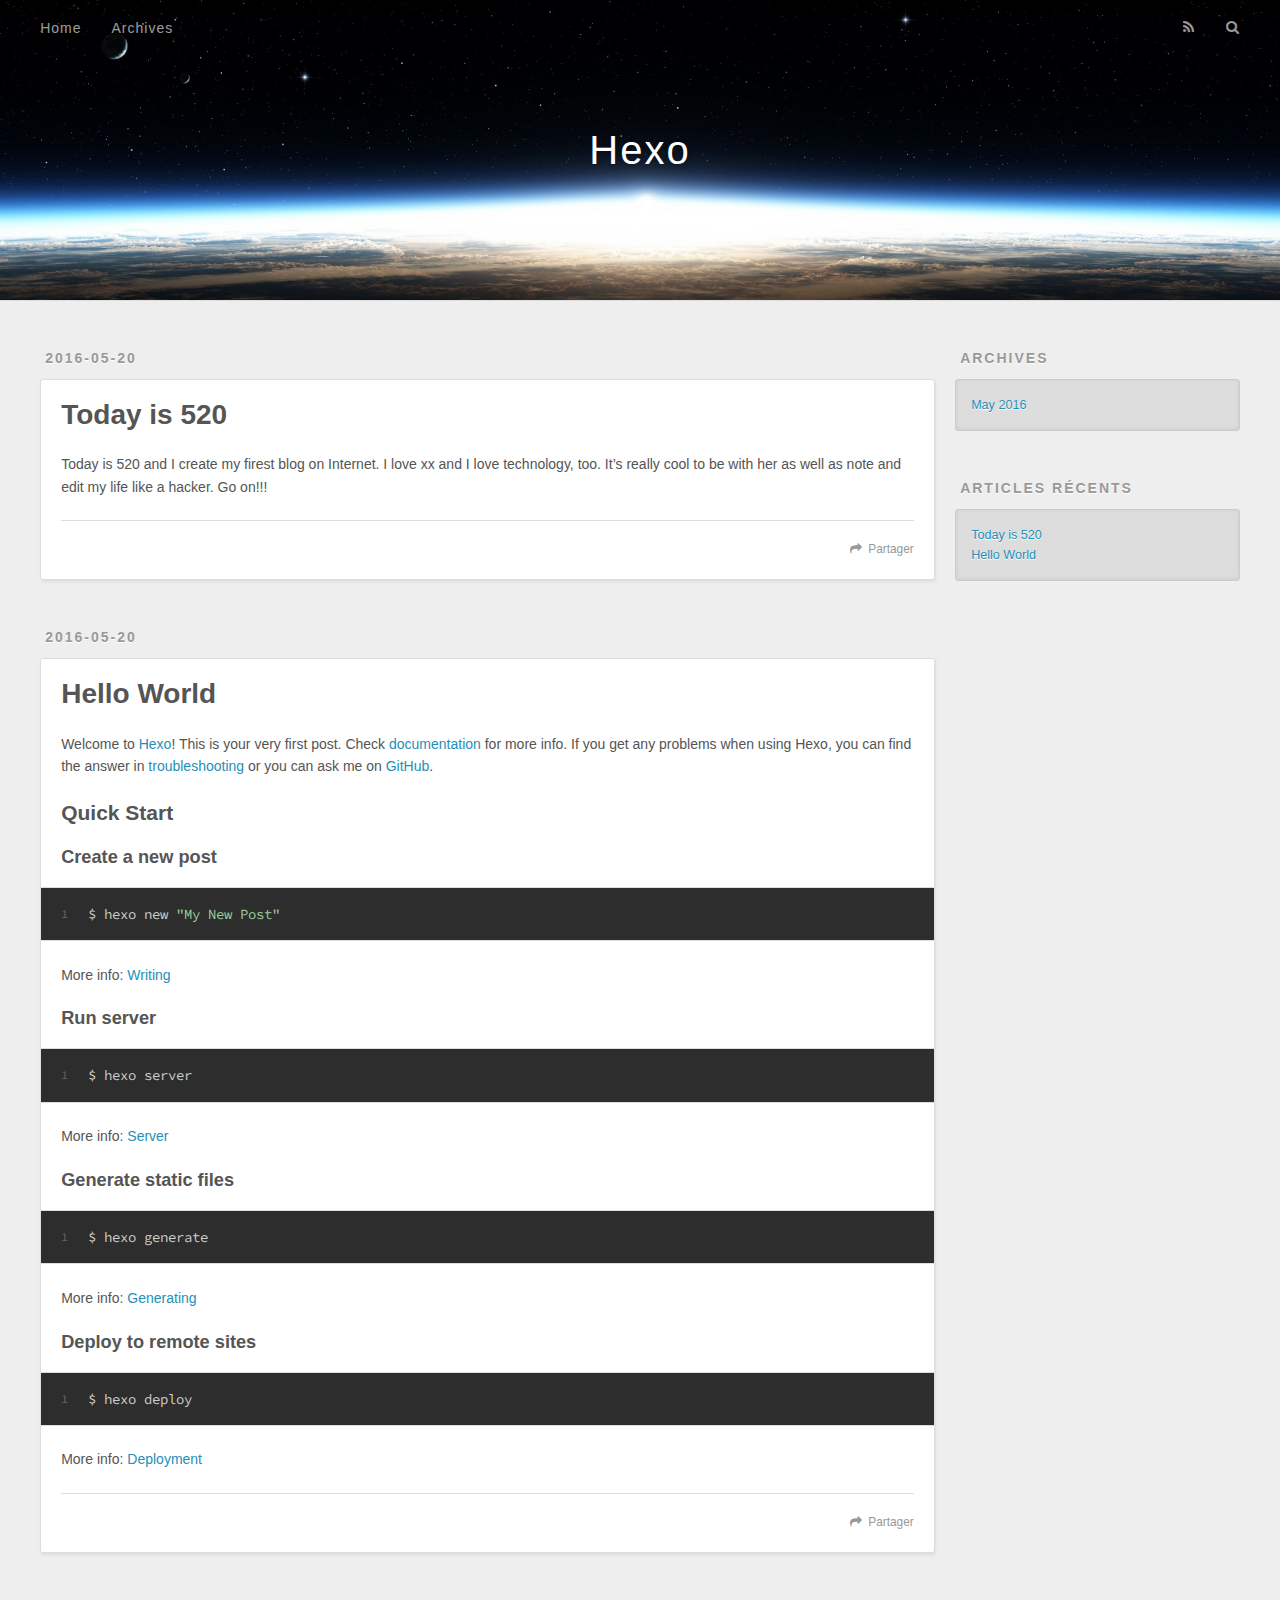
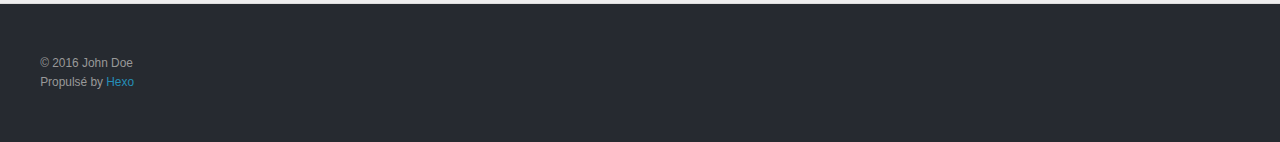
==== index.html @ 2873a3eb "Site updated: 2016-05-20 23:54:38" ====
<!DOCTYPE html>
<html>
<head>
  <meta charset="utf-8">
  
  <title>Hexo</title>
  <meta name="viewport" content="width=device-width, initial-scale=1, maximum-scale=1">
  <meta name="description">
<meta property="og:type" content="website">
<meta property="og:title" content="Hexo">
<meta property="og:url" content="http://yoursite.com/index.html">
<meta property="og:site_name" content="Hexo">
<meta property="og:description">
<meta name="twitter:card" content="summary">
<meta name="twitter:title" content="Hexo">
<meta name="twitter:description">
  
    <link rel="alternate" href="/atom.xml" title="Hexo" type="application/atom+xml">
  
  
    <link rel="icon" href="/favicon.png">
  
  
    <link href="//fonts.googleapis.com/css?family=Source+Code+Pro" rel="stylesheet" type="text/css">
  
  <link rel="stylesheet" href="/css/style.css">
  

</head>

<body>
  <div id="container">
    <div id="wrap">
      <header id="header">
  <div id="banner"></div>
  <div id="header-outer" class="outer">
    <div id="header-title" class="inner">
      <h1 id="logo-wrap">
        <a href="/" id="logo">Hexo</a>
      </h1>
      
    </div>
    <div id="header-inner" class="inner">
      <nav id="main-nav">
        <a id="main-nav-toggle" class="nav-icon"></a>
        
          <a class="main-nav-link" href="/">Home</a>
        
          <a class="main-nav-link" href="/archives">Archives</a>
        
      </nav>
      <nav id="sub-nav">
        
          <a id="nav-rss-link" class="nav-icon" href="/atom.xml" title="Flux RSS"></a>
        
        <a id="nav-search-btn" class="nav-icon" title="Rechercher"></a>
      </nav>
      <div id="search-form-wrap">
        <form action="//google.com/search" method="get" accept-charset="UTF-8" class="search-form"><input type="search" name="q" results="0" class="search-form-input" placeholder="Search"><button type="submit" class="search-form-submit">&#xF002;</button><input type="hidden" name="sitesearch" value="http://yoursite.com"></form>
      </div>
    </div>
  </div>
</header>
      <div class="outer">
        <section id="main">
  
    <article id="post-Today-is-520" class="article article-type-post" itemscope itemprop="blogPost">
  <div class="article-meta">
    <a href="/2016/05/20/Today-is-520/" class="article-date">
  <time datetime="2016-05-20T15:12:53.000Z" itemprop="datePublished">2016-05-20</time>
</a>
    
  </div>
  <div class="article-inner">
    
    
      <header class="article-header">
        
  
    <h1 itemprop="name">
      <a class="article-title" href="/2016/05/20/Today-is-520/">Today is 520</a>
    </h1>
  

      </header>
    
    <div class="article-entry" itemprop="articleBody">
      
        <p>Today is 520 and I create my firest blog on Internet. I love xx and I love technology, too. It’s really cool to be with her as well as note and edit my life like a hacker. Go on!!!</p>

      
    </div>
    <footer class="article-footer">
      <a data-url="http://yoursite.com/2016/05/20/Today-is-520/" data-id="ciofvivuy0000s03orqpczn7w" class="article-share-link">Partager</a>
      
      
    </footer>
  </div>
  
</article>


  
    <article id="post-hello-world" class="article article-type-post" itemscope itemprop="blogPost">
  <div class="article-meta">
    <a href="/2016/05/20/hello-world/" class="article-date">
  <time datetime="2016-05-20T15:02:37.332Z" itemprop="datePublished">2016-05-20</time>
</a>
    
  </div>
  <div class="article-inner">
    
    
      <header class="article-header">
        
  
    <h1 itemprop="name">
      <a class="article-title" href="/2016/05/20/hello-world/">Hello World</a>
    </h1>
  

      </header>
    
    <div class="article-entry" itemprop="articleBody">
      
        <p>Welcome to <a href="https://hexo.io/" target="_blank" rel="external">Hexo</a>! This is your very first post. Check <a href="https://hexo.io/docs/" target="_blank" rel="external">documentation</a> for more info. If you get any problems when using Hexo, you can find the answer in <a href="https://hexo.io/docs/troubleshooting.html" target="_blank" rel="external">troubleshooting</a> or you can ask me on <a href="https://github.com/hexojs/hexo/issues" target="_blank" rel="external">GitHub</a>.</p>
<h2 id="Quick-Start"><a href="#Quick-Start" class="headerlink" title="Quick Start"></a>Quick Start</h2><h3 id="Create-a-new-post"><a href="#Create-a-new-post" class="headerlink" title="Create a new post"></a>Create a new post</h3><figure class="highlight bash"><table><tr><td class="gutter"><pre><span class="line">1</span><br></pre></td><td class="code"><pre><span class="line">$ hexo new <span class="string">"My New Post"</span></span><br></pre></td></tr></table></figure>
<p>More info: <a href="https://hexo.io/docs/writing.html" target="_blank" rel="external">Writing</a></p>
<h3 id="Run-server"><a href="#Run-server" class="headerlink" title="Run server"></a>Run server</h3><figure class="highlight bash"><table><tr><td class="gutter"><pre><span class="line">1</span><br></pre></td><td class="code"><pre><span class="line">$ hexo server</span><br></pre></td></tr></table></figure>
<p>More info: <a href="https://hexo.io/docs/server.html" target="_blank" rel="external">Server</a></p>
<h3 id="Generate-static-files"><a href="#Generate-static-files" class="headerlink" title="Generate static files"></a>Generate static files</h3><figure class="highlight bash"><table><tr><td class="gutter"><pre><span class="line">1</span><br></pre></td><td class="code"><pre><span class="line">$ hexo generate</span><br></pre></td></tr></table></figure>
<p>More info: <a href="https://hexo.io/docs/generating.html" target="_blank" rel="external">Generating</a></p>
<h3 id="Deploy-to-remote-sites"><a href="#Deploy-to-remote-sites" class="headerlink" title="Deploy to remote sites"></a>Deploy to remote sites</h3><figure class="highlight bash"><table><tr><td class="gutter"><pre><span class="line">1</span><br></pre></td><td class="code"><pre><span class="line">$ hexo deploy</span><br></pre></td></tr></table></figure>
<p>More info: <a href="https://hexo.io/docs/deployment.html" target="_blank" rel="external">Deployment</a></p>

      
    </div>
    <footer class="article-footer">
      <a data-url="http://yoursite.com/2016/05/20/hello-world/" data-id="ciofvivvd0001s03o7mpawp5u" class="article-share-link">Partager</a>
      
      
    </footer>
  </div>
  
</article>


  

</section>
        
          <aside id="sidebar">
  
    

  
    

  
    
  
    
  <div class="widget-wrap">
    <h3 class="widget-title">Archives</h3>
    <div class="widget">
      <ul class="archive-list"><li class="archive-list-item"><a class="archive-list-link" href="/archives/2016/05/">May 2016</a></li></ul>
    </div>
  </div>


  
    
  <div class="widget-wrap">
    <h3 class="widget-title">Articles récents</h3>
    <div class="widget">
      <ul>
        
          <li>
            <a href="/2016/05/20/Today-is-520/">Today is 520</a>
          </li>
        
          <li>
            <a href="/2016/05/20/hello-world/">Hello World</a>
          </li>
        
      </ul>
    </div>
  </div>

  
</aside>
        
      </div>
      <footer id="footer">
  
  <div class="outer">
    <div id="footer-info" class="inner">
      &copy; 2016 John Doe<br>
      Propulsé by <a href="http://hexo.io/" target="_blank">Hexo</a>
    </div>
  </div>
</footer>
    </div>
    <nav id="mobile-nav">
  
    <a href="/" class="mobile-nav-link">Home</a>
  
    <a href="/archives" class="mobile-nav-link">Archives</a>
  
</nav>
    

<script src="//ajax.googleapis.com/ajax/libs/jquery/2.0.3/jquery.min.js"></script>


  <link rel="stylesheet" href="/fancybox/jquery.fancybox.css">
  <script src="/fancybox/jquery.fancybox.pack.js"></script>


<script src="/js/script.js"></script>

  </div>
</body>
</html>
---- css/style.css ----
body {
  width: 100%;
}
body:before,
body:after {
  content: "";
  display: table;
}
body:after {
  clear: both;
}
html,
body,
div,
span,
applet,
object,
iframe,
h1,
h2,
h3,
h4,
h5,
h6,
p,
blockquote,
pre,
a,
abbr,
acronym,
address,
big,
cite,
code,
del,
dfn,
em,
img,
ins,
kbd,
q,
s,
samp,
small,
strike,
strong,
sub,
sup,
tt,
var,
dl,
dt,
dd,
ol,
ul,
li,
fieldset,
form,
label,
legend,
table,
caption,
tbody,
tfoot,
thead,
tr,
th,
td {
  margin: 0;
  padding: 0;
  border: 0;
  outline: 0;
  font-weight: inherit;
  font-style: inherit;
  font-family: inherit;
  font-size: 100%;
  vertical-align: baseline;
}
body {
  line-height: 1;
  color: #000;
  background: #fff;
}
ol,
ul {
  list-style: none;
}
table {
  border-collapse: separate;
  border-spacing: 0;
  vertical-align: middle;
}
caption,
th,
td {
  text-align: left;
  font-weight: normal;
  vertical-align: middle;
}
a img {
  border: none;
}
input,
button {
  margin: 0;
  padding: 0;
}
input::-moz-focus-inner,
button::-moz-focus-inner {
  border: 0;
  padding: 0;
}
@font-face {
  font-family: FontAwesome;
  font-style: normal;
  font-weight: normal;
  src: url("fonts/fontawesome-webfont.eot?v=#4.0.3");
  src: url("fonts/fontawesome-webfont.eot?#iefix&v=#4.0.3") format("embedded-opentype"), url("fonts/fontawesome-webfont.woff?v=#4.0.3") format("woff"), url("fonts/fontawesome-webfont.ttf?v=#4.0.3") format("truetype"), url("fonts/fontawesome-webfont.svg#fontawesomeregular?v=#4.0.3") format("svg");
}
html,
body,
#container {
  height: 100%;
}
body {
  background: #eee;
  font: 14px "Helvetica Neue", Helvetica, Arial, sans-serif;
  -webkit-text-size-adjust: 100%;
}
.outer {
  max-width: 1220px;
  margin: 0 auto;
  padding: 0 20px;
}
.outer:before,
.outer:after {
  content: "";
  display: table;
}
.outer:after {
  clear: both;
}
.inner {
  display: inline;
  float: left;
  width: 98.33333333333333%;
  margin: 0 0.833333333333333%;
}
.left,
.alignleft {
  float: left;
}
.right,
.alignright {
  float: right;
}
.clear {
  clear: both;
}
#container {
  position: relative;
}
.mobile-nav-on {
  overflow: hidden;
}
#wrap {
  height: 100%;
  width: 100%;
  position: absolute;
  top: 0;
  left: 0;
  -webkit-transition: 0.2s ease-out;
  -moz-transition: 0.2s ease-out;
  -ms-transition: 0.2s ease-out;
  transition: 0.2s ease-out;
  z-index: 1;
  background: #eee;
}
.mobile-nav-on #wrap {
  left: 280px;
}
@media screen and (min-width: 768px) {
  #main {
    display: inline;
    float: left;
    width: 73.33333333333333%;
    margin: 0 0.833333333333333%;
  }
}
.article-date,
.article-category-link,
.archive-year,
.widget-title {
  text-decoration: none;
  text-transform: uppercase;
  letter-spacing: 2px;
  color: #999;
  margin-bottom: 1em;
  margin-left: 5px;
  line-height: 1em;
  text-shadow: 0 1px #fff;
  font-weight: bold;
}
.article-inner,
.archive-article-inner {
  background: #fff;
  -webkit-box-shadow: 1px 2px 3px #ddd;
  box-shadow: 1px 2px 3px #ddd;
  border: 1px solid #ddd;
  -webkit-border-radius: 3px;
  border-radius: 3px;
}
.article-entry h1,
.widget h1 {
  font-size: 2em;
}
.article-entry h2,
.widget h2 {
  font-size: 1.5em;
}
.article-entry h3,
.widget h3 {
  font-size: 1.3em;
}
.article-entry h4,
.widget h4 {
  font-size: 1.2em;
}
.article-entry h5,
.widget h5 {
  font-size: 1em;
}
.article-entry h6,
.widget h6 {
  font-size: 1em;
  color: #999;
}
.article-entry hr,
.widget hr {
  border: 1px dashed #ddd;
}
.article-entry strong,
.widget strong {
  font-weight: bold;
}
.article-entry em,
.widget em,
.article-entry cite,
.widget cite {
  font-style: italic;
}
.article-entry sup,
.widget sup,
.article-entry sub,
.widget sub {
  font-size: 0.75em;
  line-height: 0;
  position: relative;
  vertical-align: baseline;
}
.article-entry sup,
.widget sup {
  top: -0.5em;
}
.article-entry sub,
.widget sub {
  bottom: -0.2em;
}
.article-entry small,
.widget small {
  font-size: 0.85em;
}
.article-entry acronym,
.widget acronym,
.article-entry abbr,
.widget abbr {
  border-bottom: 1px dotted;
}
.article-entry ul,
.widget ul,
.article-entry ol,
.widget ol,
.article-entry dl,
.widget dl {
  margin: 0 20px;
  line-height: 1.6em;
}
.article-entry ul ul,
.widget ul ul,
.article-entry ol ul,
.widget ol ul,
.article-entry ul ol,
.widget ul ol,
.article-entry ol ol,
.widget ol ol {
  margin-top: 0;
  margin-bottom: 0;
}
.article-entry ul,
.widget ul {
  list-style: disc;
}
.article-entry ol,
.widget ol {
  list-style: decimal;
}
.article-entry dt,
.widget dt {
  font-weight: bold;
}
#header {
  height: 300px;
  position: relative;
  border-bottom: 1px solid #ddd;
}
#header:before,
#header:after {
  content: "";
  position: absolute;
  left: 0;
  right: 0;
  height: 40px;
}
#header:before {
  top: 0;
  background: -webkit-linear-gradient(rgba(0,0,0,0.2), transparent);
  background: -moz-linear-gradient(rgba(0,0,0,0.2), transparent);
  background: -ms-linear-gradient(rgba(0,0,0,0.2), transparent);
  background: linear-gradient(rgba(0,0,0,0.2), transparent);
}
#header:after {
  bottom: 0;
  background: -webkit-linear-gradient(transparent, rgba(0,0,0,0.2));
  background: -moz-linear-gradient(transparent, rgba(0,0,0,0.2));
  background: -ms-linear-gradient(transparent, rgba(0,0,0,0.2));
  background: linear-gradient(transparent, rgba(0,0,0,0.2));
}
#header-outer {
  height: 100%;
  position: relative;
}
#header-inner {
  position: relative;
  overflow: hidden;
}
#banner {
  position: absolute;
  top: 0;
  left: 0;
  width: 100%;
  height: 100%;
  background: url("images/banner.jpg") center #000;
  -webkit-background-size: cover;
  -moz-background-size: cover;
  background-size: cover;
  z-index: -1;
}
#header-title {
  text-align: center;
  height: 40px;
  position: absolute;
  top: 50%;
  left: 0;
  margin-top: -20px;
}
#logo,
#subtitle {
  text-decoration: none;
  color: #fff;
  font-weight: 300;
  text-shadow: 0 1px 4px rgba(0,0,0,0.3);
}
#logo {
  font-size: 40px;
  line-height: 40px;
  letter-spacing: 2px;
}
#subtitle {
  font-size: 16px;
  line-height: 16px;
  letter-spacing: 1px;
}
#subtitle-wrap {
  margin-top: 16px;
}
#main-nav {
  float: left;
  margin-left: -15px;
}
.nav-icon,
.main-nav-link {
  float: left;
  color: #fff;
  opacity: 0.6;
  text-decoration: none;
  text-shadow: 0 1px rgba(0,0,0,0.2);
  -webkit-transition: opacity 0.2s;
  -moz-transition: opacity 0.2s;
  -ms-transition: opacity 0.2s;
  transition: opacity 0.2s;
  display: block;
  padding: 20px 15px;
}
.nav-icon:hover,
.main-nav-link:hover {
  opacity: 1;
}
.nav-icon {
  font-family: FontAwesome;
  text-align: center;
  font-size: 14px;
  width: 14px;
  height: 14px;
  padding: 20px 15px;
  position: relative;
  cursor: pointer;
}
.main-nav-link {
  font-weight: 300;
  letter-spacing: 1px;
}
@media screen and (max-width: 479px) {
  .main-nav-link {
    display: none;
  }
}
#main-nav-toggle {
  display: none;
}
#main-nav-toggle:before {
  content: "\f0c9";
}
@media screen and (max-width: 479px) {
  #main-nav-toggle {
    display: block;
  }
}
#sub-nav {
  float: right;
  margin-right: -15px;
}
#nav-rss-link:before {
  content: "\f09e";
}
#nav-search-btn:before {
  content: "\f002";
}
#search-form-wrap {
  position: absolute;
  top: 15px;
  width: 150px;
  height: 30px;
  right: -150px;
  opacity: 0;
  -webkit-transition: 0.2s ease-out;
  -moz-transition: 0.2s ease-out;
  -ms-transition: 0.2s ease-out;
  transition: 0.2s ease-out;
}
#search-form-wrap.on {
  opacity: 1;
  right: 0;
}
@media screen and (max-width: 479px) {
  #search-form-wrap {
    width: 100%;
    right: -100%;
  }
}
.search-form {
  position: absolute;
  top: 0;
  left: 0;
  right: 0;
  background: #fff;
  padding: 5px 15px;
  -webkit-border-radius: 15px;
  border-radius: 15px;
  -webkit-box-shadow: 0 0 10px rgba(0,0,0,0.3);
  box-shadow: 0 0 10px rgba(0,0,0,0.3);
}
.search-form-input {
  border: none;
  background: none;
  color: #555;
  width: 100%;
  font: 13px "Helvetica Neue", Helvetica, Arial, sans-serif;
  outline: none;
}
.search-form-input::-webkit-search-results-decoration,
.search-form-input::-webkit-search-cancel-button {
  -webkit-appearance: none;
}
.search-form-submit {
  position: absolute;
  top: 50%;
  right: 10px;
  margin-top: -7px;
  font: 13px FontAwesome;
  border: none;
  background: none;
  color: #bbb;
  cursor: pointer;
}
.search-form-submit:hover,
.search-form-submit:focus {
  color: #777;
}
.article {
  margin: 50px 0;
}
.article-inner {
  overflow: hidden;
}
.article-meta:before,
.article-meta:after {
  content: "";
  display: table;
}
.article-meta:after {
  clear: both;
}
.article-date {
  float: left;
}
.article-category {
  float: left;
  line-height: 1em;
  color: #ccc;
  text-shadow: 0 1px #fff;
  margin-left: 8px;
}
.article-category:before {
  content: "\2022";
}
.article-category-link {
  margin: 0 12px 1em;
}
.article-header {
  padding: 20px 20px 0;
}
.article-title {
  text-decoration: none;
  font-size: 2em;
  font-weight: bold;
  color: #555;
  line-height: 1.1em;
  -webkit-transition: color 0.2s;
  -moz-transition: color 0.2s;
  -ms-transition: color 0.2s;
  transition: color 0.2s;
}
a.article-title:hover {
  color: #258fb8;
}
.article-entry {
  color: #555;
  padding: 0 20px;
}
.article-entry:before,
.article-entry:after {
  content: "";
  display: table;
}
.article-entry:after {
  clear: both;
}
.article-entry p,
.article-entry table {
  line-height: 1.6em;
  margin: 1.6em 0;
}
.article-entry h1,
.article-entry h2,
.article-entry h3,
.article-entry h4,
.article-entry h5,
.article-entry h6 {
  font-weight: bold;
}
.article-entry h1,
.article-entry h2,
.article-entry h3,
.article-entry h4,
.article-entry h5,
.article-entry h6 {
  line-height: 1.1em;
  margin: 1.1em 0;
}
.article-entry a {
  color: #258fb8;
  text-decoration: none;
}
.article-entry a:hover {
  text-decoration: underline;
}
.article-entry ul,
.article-entry ol,
.article-entry dl {
  margin-top: 1.6em;
  margin-bottom: 1.6em;
}
.article-entry img,
.article-entry video {
  max-width: 100%;
  height: auto;
  display: block;
  margin: auto;
}
.article-entry iframe {
  border: none;
}
.article-entry table {
  width: 100%;
  border-collapse: collapse;
  border-spacing: 0;
}
.article-entry th {
  font-weight: bold;
  border-bottom: 3px solid #ddd;
  padding-bottom: 0.5em;
}
.article-entry td {
  border-bottom: 1px solid #ddd;
  padding: 10px 0;
}
.article-entry blockquote {
  font-family: Georgia, "Times New Roman", serif;
  font-size: 1.4em;
  margin: 1.6em 20px;
  text-align: center;
}
.article-entry blockquote footer {
  font-size: 14px;
  margin: 1.6em 0;
  font-family: "Helvetica Neue", Helvetica, Arial, sans-serif;
}
.article-entry blockquote footer cite:before {
  content: "—";
  padding: 0 0.5em;
}
.article-entry .pullquote {
  text-align: left;
  width: 45%;
  margin: 0;
}
.article-entry .pullquote.left {
  margin-left: 0.5em;
  margin-right: 1em;
}
.article-entry .pullquote.right {
  margin-right: 0.5em;
  margin-left: 1em;
}
.article-entry .caption {
  color: #999;
  display: block;
  font-size: 0.9em;
  margin-top: 0.5em;
  position: relative;
  text-align: center;
}
.article-entry .video-container {
  position: relative;
  padding-top: 56.25%;
  height: 0;
  overflow: hidden;
}
.article-entry .video-container iframe,
.article-entry .video-container object,
.article-entry .video-container embed {
  position: absolute;
  top: 0;
  left: 0;
  width: 100%;
  height: 100%;
  margin-top: 0;
}
.article-more-link a {
  display: inline-block;
  line-height: 1em;
  padding: 6px 15px;
  -webkit-border-radius: 15px;
  border-radius: 15px;
  background: #eee;
  color: #999;
  text-shadow: 0 1px #fff;
  text-decoration: none;
}
.article-more-link a:hover {
  background: #258fb8;
  color: #fff;
  text-decoration: none;
  text-shadow: 0 1px #1e7293;
}
.article-footer {
  font-size: 0.85em;
  line-height: 1.6em;
  border-top: 1px solid #ddd;
  padding-top: 1.6em;
  margin: 0 20px 20px;
}
.article-footer:before,
.article-footer:after {
  content: "";
  display: table;
}
.article-footer:after {
  clear: both;
}
.article-footer a {
  color: #999;
  text-decoration: none;
}
.article-footer a:hover {
  color: #555;
}
.article-tag-list-item {
  float: left;
  margin-right: 10px;
}
.article-tag-list-link:before {
  content: "#";
}
.article-comment-link {
  float: right;
}
.article-comment-link:before {
  content: "\f075";
  font-family: FontAwesome;
  padding-right: 8px;
}
.article-share-link {
  cursor: pointer;
  float: right;
  margin-left: 20px;
}
.article-share-link:before {
  content: "\f064";
  font-family: FontAwesome;
  padding-right: 6px;
}
#article-nav {
  position: relative;
}
#article-nav:before,
#article-nav:after {
  content: "";
  display: table;
}
#article-nav:after {
  clear: both;
}
@media screen and (min-width: 768px) {
  #article-nav {
    margin: 50px 0;
  }
  #article-nav:before {
    width: 8px;
    height: 8px;
    position: absolute;
    top: 50%;
    left: 50%;
    margin-top: -4px;
    margin-left: -4px;
    content: "";
    -webkit-border-radius: 50%;
    border-radius: 50%;
    background: #ddd;
    -webkit-box-shadow: 0 1px 2px #fff;
    box-shadow: 0 1px 2px #fff;
  }
}
.article-nav-link-wrap {
  text-decoration: none;
  text-shadow: 0 1px #fff;
  color: #999;
  -webkit-box-sizing: border-box;
  -moz-box-sizing: border-box;
  box-sizing: border-box;
  margin-top: 50px;
  text-align: center;
  display: block;
}
.article-nav-link-wrap:hover {
  color: #555;
}
@media screen and (min-width: 768px) {
  .article-nav-link-wrap {
    width: 50%;
    margin-top: 0;
  }
}
@media screen and (min-width: 768px) {
  #article-nav-newer {
    float: left;
    text-align: right;
    padding-right: 20px;
  }
}
@media screen and (min-width: 768px) {
  #article-nav-older {
    float: right;
    text-align: left;
    padding-left: 20px;
  }
}
.article-nav-caption {
  text-transform: uppercase;
  letter-spacing: 2px;
  color: #ddd;
  line-height: 1em;
  font-weight: bold;
}
#article-nav-newer .article-nav-caption {
  margin-right: -2px;
}
.article-nav-title {
  font-size: 0.85em;
  line-height: 1.6em;
  margin-top: 0.5em;
}
.article-share-box {
  position: absolute;
  display: none;
  background: #fff;
  -webkit-box-shadow: 1px 2px 10px rgba(0,0,0,0.2);
  box-shadow: 1px 2px 10px rgba(0,0,0,0.2);
  -webkit-border-radius: 3px;
  border-radius: 3px;
  margin-left: -145px;
  overflow: hidden;
  z-index: 1;
}
.article-share-box.on {
  display: block;
}
.article-share-input {
  width: 100%;
  background: none;
  -webkit-box-sizing: border-box;
  -moz-box-sizing: border-box;
  box-sizing: border-box;
  font: 14px "Helvetica Neue", Helvetica, Arial, sans-serif;
  padding: 0 15px;
  color: #555;
  outline: none;
  border: 1px solid #ddd;
  -webkit-border-radius: 3px 3px 0 0;
  border-radius: 3px 3px 0 0;
  height: 36px;
  line-height: 36px;
}
.article-share-links {
  background: #eee;
}
.article-share-links:before,
.article-share-links:after {
  content: "";
  display: table;
}
.article-share-links:after {
  clear: both;
}
.article-share-twitter,
.article-share-facebook,
.article-share-pinterest,
.article-share-google {
  width: 50px;
  height: 36px;
  display: block;
  float: left;
  position: relative;
  color: #999;
  text-shadow: 0 1px #fff;
}
.article-share-twitter:before,
.article-share-facebook:before,
.article-share-pinterest:before,
.article-share-google:before {
  font-size: 20px;
  font-family: FontAwesome;
  width: 20px;
  height: 20px;
  position: absolute;
  top: 50%;
  left: 50%;
  margin-top: -10px;
  margin-left: -10px;
  text-align: center;
}
.article-share-twitter:hover,
.article-share-facebook:hover,
.article-share-pinterest:hover,
.article-share-google:hover {
  color: #fff;
}
.article-share-twitter:before {
  content: "\f099";
}
.article-share-twitter:hover {
  background: #00aced;
  text-shadow: 0 1px #008abe;
}
.article-share-facebook:before {
  content: "\f09a";
}
.article-share-facebook:hover {
  background: #3b5998;
  text-shadow: 0 1px #2f477a;
}
.article-share-pinterest:before {
  content: "\f0d2";
}
.article-share-pinterest:hover {
  background: #cb2027;
  text-shadow: 0 1px #a21a1f;
}
.article-share-google:before {
  content: "\f0d5";
}
.article-share-google:hover {
  background: #dd4b39;
  text-shadow: 0 1px #be3221;
}
.article-gallery {
  background: #000;
  position: relative;
}
.article-gallery-photos {
  position: relative;
  overflow: hidden;
}
.article-gallery-img {
  display: none;
  max-width: 100%;
}
.article-gallery-img:first-child {
  display: block;
}
.article-gallery-img.loaded {
  position: absolute;
  display: block;
}
.article-gallery-img img {
  display: block;
  max-width: 100%;
  margin: 0 auto;
}
#comments {
  background: #fff;
  -webkit-box-shadow: 1px 2px 3px #ddd;
  box-shadow: 1px 2px 3px #ddd;
  padding: 20px;
  border: 1px solid #ddd;
  -webkit-border-radius: 3px;
  border-radius: 3px;
  margin: 50px 0;
}
#comments a {
  color: #258fb8;
}
.archives-wrap {
  margin: 50px 0;
}
.archives:before,
.archives:after {
  content: "";
  display: table;
}
.archives:after {
  clear: both;
}
.archive-year-wrap {
  margin-bottom: 1em;
}
.archives {
  -webkit-column-gap: 10px;
  -moz-column-gap: 10px;
  column-gap: 10px;
}
@media screen and (min-width: 480px) and (max-width: 767px) {
  .archives {
    -webkit-column-count: 2;
    -moz-column-count: 2;
    column-count: 2;
  }
}
@media screen and (min-width: 768px) {
  .archives {
    -webkit-column-count: 3;
    -moz-column-count: 3;
    column-count: 3;
  }
}
.archive-article {
  -webkit-column-break-inside: avoid;
  page-break-inside: avoid;
  overflow: hidden;
  break-inside: avoid-column;
}
.archive-article-inner {
  padding: 10px;
  margin-bottom: 15px;
}
.archive-article-title {
  text-decoration: none;
  font-weight: bold;
  color: #555;
  -webkit-transition: color 0.2s;
  -moz-transition: color 0.2s;
  -ms-transition: color 0.2s;
  transition: color 0.2s;
  line-height: 1.6em;
}
.archive-article-title:hover {
  color: #258fb8;
}
.archive-article-footer {
  margin-top: 1em;
}
.archive-article-date {
  color: #999;
  text-decoration: none;
  font-size: 0.85em;
  line-height: 1em;
  margin-bottom: 0.5em;
  display: block;
}
#page-nav {
  margin: 50px auto;
  background: #fff;
  -webkit-box-shadow: 1px 2px 3px #ddd;
  box-shadow: 1px 2px 3px #ddd;
  border: 1px solid #ddd;
  -webkit-border-radius: 3px;
  border-radius: 3px;
  text-align: center;
  color: #999;
  overflow: hidden;
}
#page-nav:before,
#page-nav:after {
  content: "";
  display: table;
}
#page-nav:after {
  clear: both;
}
#page-nav a,
#page-nav span {
  padding: 10px 20px;
  line-height: 1;
  height: 2ex;
}
#page-nav a {
  color: #999;
  text-decoration: none;
}
#page-nav a:hover {
  background: #999;
  color: #fff;
}
#page-nav .prev {
  float: left;
}
#page-nav .next {
  float: right;
}
#page-nav .page-number {
  display: inline-block;
}
@media screen and (max-width: 479px) {
  #page-nav .page-number {
    display: none;
  }
}
#page-nav .current {
  color: #555;
  font-weight: bold;
}
#page-nav .space {
  color: #ddd;
}
#footer {
  background: #262a30;
  padding: 50px 0;
  border-top: 1px solid #ddd;
  color: #999;
}
#footer a {
  color: #258fb8;
  text-decoration: none;
}
#footer a:hover {
  text-decoration: underline;
}
#footer-info {
  line-height: 1.6em;
  font-size: 0.85em;
}
.article-entry pre,
.article-entry .highlight {
  background: #2d2d2d;
  margin: 0 -20px;
  padding: 15px 20px;
  border-style: solid;
  border-color: #ddd;
  border-width: 1px 0;
  overflow: auto;
  color: #ccc;
  line-height: 22.400000000000002px;
}
.article-entry .highlight .gutter pre,
.article-entry .gist .gist-file .gist-data .line-numbers {
  color: #666;
  font-size: 0.85em;
}
.article-entry pre,
.article-entry code {
  font-family: "Source Code Pro", Consolas, Monaco, Menlo, Consolas, monospace;
}
.article-entry code {
  background: #eee;
  text-shadow: 0 1px #fff;
  padding: 0 0.3em;
}
.article-entry pre code {
  background: none;
  text-shadow: none;
  padding: 0;
}
.article-entry .highlight pre {
  border: none;
  margin: 0;
  padding: 0;
}
.article-entry .highlight table {
  margin: 0;
  width: auto;
}
.article-entry .highlight td {
  border: none;
  padding: 0;
}
.article-entry .highlight figcaption {
  font-size: 0.85em;
  color: #999;
  line-height: 1em;
  margin-bottom: 1em;
}
.article-entry .highlight figcaption:before,
.article-entry .highlight figcaption:after {
  content: "";
  display: table;
}
.article-entry .highlight figcaption:after {
  clear: both;
}
.article-entry .highlight figcaption a {
  float: right;
}
.article-entry .highlight .gutter pre {
  text-align: right;
  padding-right: 20px;
}
.article-entry .highlight .line {
  height: 22.400000000000002px;
}
.article-entry .highlight .line.marked {
  background: #515151;
}
.article-entry .gist {
  margin: 0 -20px;
  border-style: solid;
  border-color: #ddd;
  border-width: 1px 0;
  background: #2d2d2d;
  padding: 15px 20px 15px 0;
}
.article-entry .gist .gist-file {
  border: none;
  font-family: "Source Code Pro", Consolas, Monaco, Menlo, Consolas, monospace;
  margin: 0;
}
.article-entry .gist .gist-file .gist-data {
  background: none;
  border: none;
}
.article-entry .gist .gist-file .gist-data .line-numbers {
  background: none;
  border: none;
  padding: 0 20px 0 0;
}
.article-entry .gist .gist-file .gist-data .line-data {
  padding: 0 !important;
}
.article-entry .gist .gist-file .highlight {
  margin: 0;
  padding: 0;
  border: none;
}
.article-entry .gist .gist-file .gist-meta {
  background: #2d2d2d;
  color: #999;
  font: 0.85em "Helvetica Neue", Helvetica, Arial, sans-serif;
  text-shadow: 0 0;
  padding: 0;
  margin-top: 1em;
  margin-left: 20px;
}
.article-entry .gist .gist-file .gist-meta a {
  color: #258fb8;
  font-weight: normal;
}
.article-entry .gist .gist-file .gist-meta a:hover {
  text-decoration: underline;
}
pre .comment,
pre .title {
  color: #999;
}
pre .variable,
pre .attribute,
pre .tag,
pre .regexp,
pre .ruby .constant,
pre .xml .tag .title,
pre .xml .pi,
pre .xml .doctype,
pre .html .doctype,
pre .css .id,
pre .css .class,
pre .css .pseudo {
  color: #f2777a;
}
pre .number,
pre .preprocessor,
pre .built_in,
pre .literal,
pre .params,
pre .constant {
  color: #f99157;
}
pre .class,
pre .ruby .class .title,
pre .css .rules .attribute {
  color: #9c9;
}
pre .string,
pre .value,
pre .inheritance,
pre .header,
pre .ruby .symbol,
pre .xml .cdata {
  color: #9c9;
}
pre .css .hexcolor {
  color: #6cc;
}
pre .function,
pre .python .decorator,
pre .python .title,
pre .ruby .function .title,
pre .ruby .title .keyword,
pre .perl .sub,
pre .javascript .title,
pre .coffeescript .title {
  color: #69c;
}
pre .keyword,
pre .javascript .function {
  color: #c9c;
}
@media screen and (max-width: 479px) {
  #mobile-nav {
    position: absolute;
    top: 0;
    left: 0;
    width: 280px;
    height: 100%;
    background: #191919;
    border-right: 1px solid #fff;
  }
}
@media screen and (max-width: 479px) {
  .mobile-nav-link {
    display: block;
    color: #999;
    text-decoration: none;
    padding: 15px 20px;
    font-weight: bold;
  }
  .mobile-nav-link:hover {
    color: #fff;
  }
}
@media screen and (min-width: 768px) {
  #sidebar {
    display: inline;
    float: left;
    width: 23.333333333333332%;
    margin: 0 0.833333333333333%;
  }
}
.widget-wrap {
  margin: 50px 0;
}
.widget {
  color: #777;
  text-shadow: 0 1px #fff;
  background: #ddd;
  -webkit-box-shadow: 0 -1px 4px #ccc inset;
  box-shadow: 0 -1px 4px #ccc inset;
  border: 1px solid #ccc;
  padding: 15px;
  -webkit-border-radius: 3px;
  border-radius: 3px;
}
.widget a {
  color: #258fb8;
  text-decoration: none;
}
.widget a:hover {
  text-decoration: underline;
}
.widget ul ul,
.widget ol ul,
.widget dl ul,
.widget ul ol,
.widget ol ol,
.widget dl ol,
.widget ul dl,
.widget ol dl,
.widget dl dl {
  margin-left: 15px;
  list-style: disc;
}
.widget {
  line-height: 1.6em;
  word-wrap: break-word;
  font-size: 0.9em;
}
.widget ul,
.widget ol {
  list-style: none;
  margin: 0;
}
.widget ul ul,
.widget ol ul,
.widget ul ol,
.widget ol ol {
  margin: 0 20px;
}
.widget ul ul,
.widget ol ul {
  list-style: disc;
}
.widget ul ol,
.widget ol ol {
  list-style: decimal;
}
.category-list-count,
.tag-list-count,
.archive-list-count {
  padding-left: 5px;
  color: #999;
  font-size: 0.85em;
}
.category-list-count:before,
.tag-list-count:before,
.archive-list-count:before {
  content: "(";
}
.category-list-count:after,
.tag-list-count:after,
.archive-list-count:after {
  content: ")";
}
.tagcloud a {
  margin-right: 5px;
  display: inline-block;
}
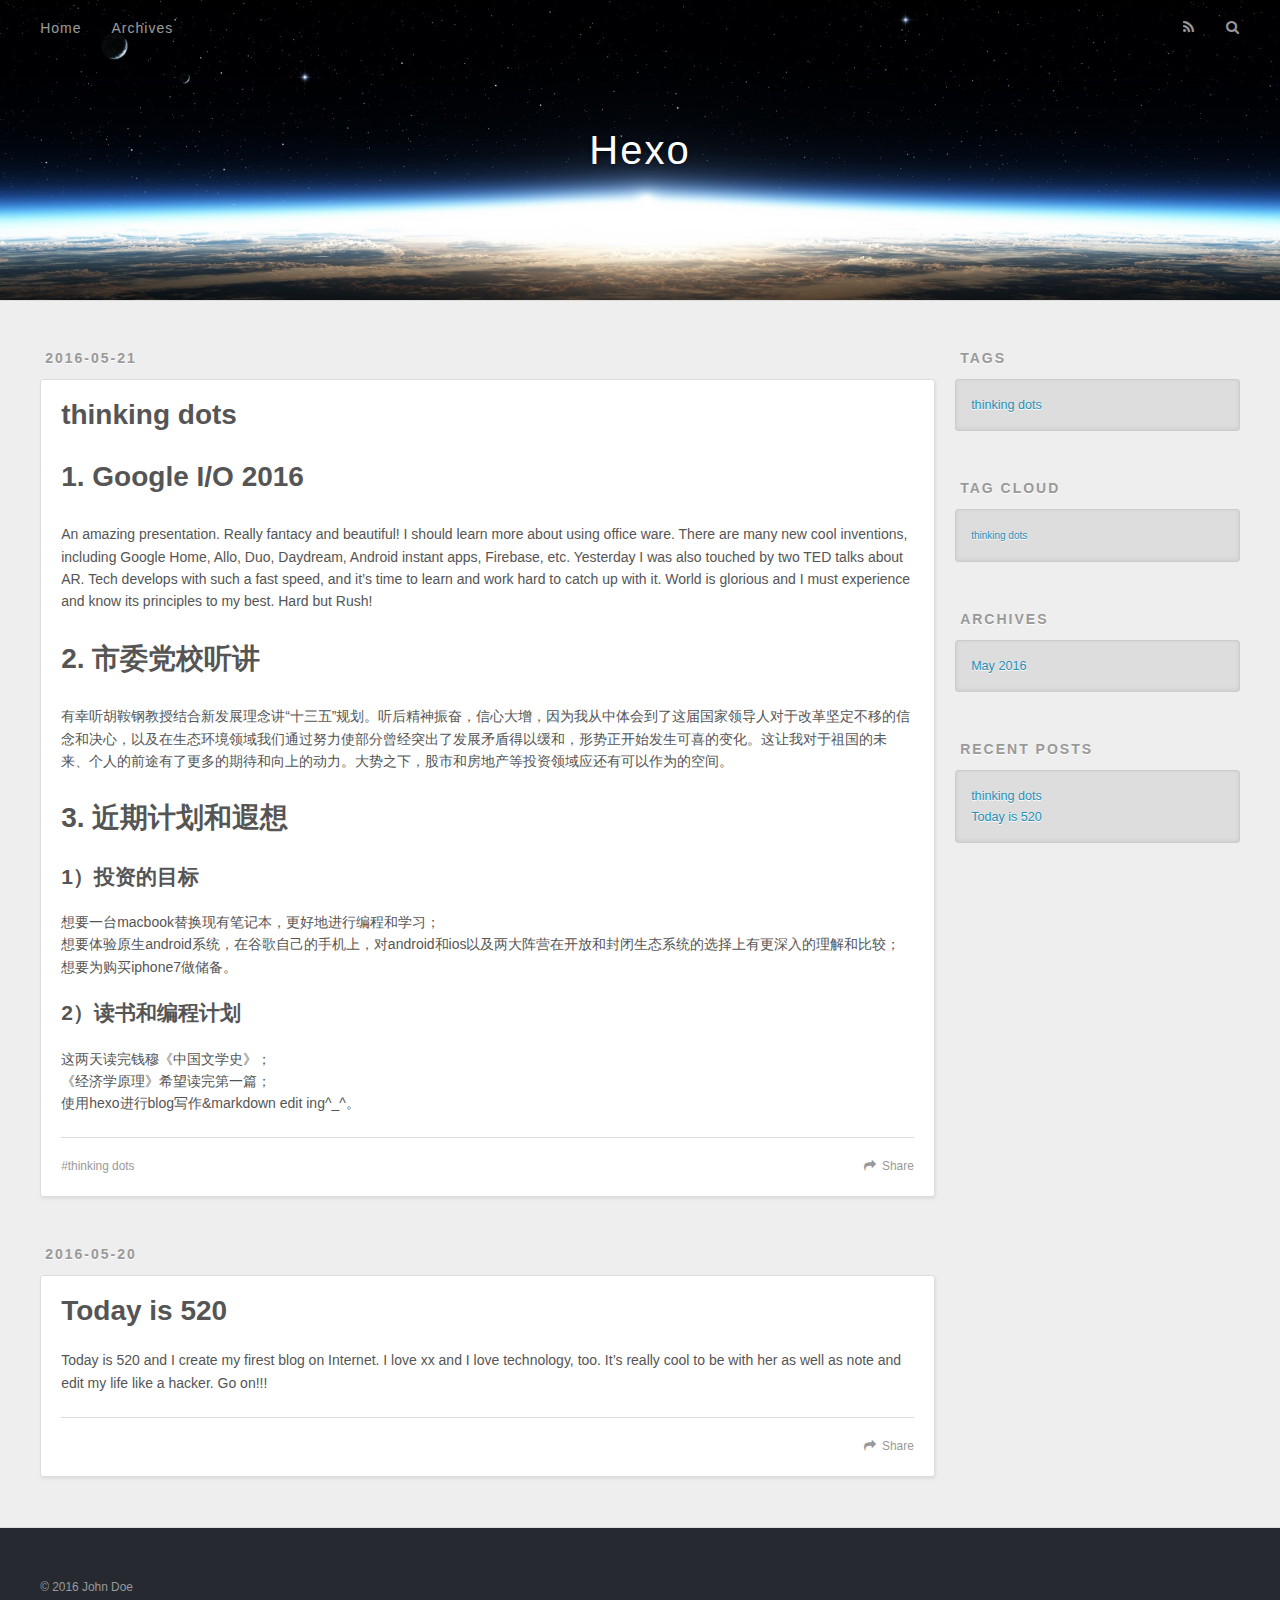
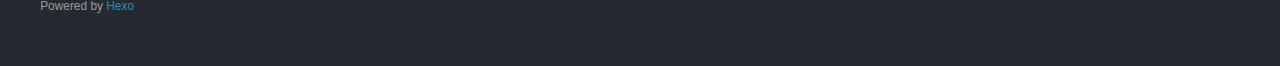
==== commit 006b3baa: "Site updated: 2016-05-21 14:56:18" ====
--- a/index.html
+++ b/index.html
@@ -51,9 +51,9 @@
       </nav>
       <nav id="sub-nav">
         
-          <a id="nav-rss-link" class="nav-icon" href="/atom.xml" title="Flux RSS"></a>
-        
-        <a id="nav-search-btn" class="nav-icon" title="Rechercher"></a>
+          <a id="nav-rss-link" class="nav-icon" href="/atom.xml" title="RSS Feed"></a>
+        
+        <a id="nav-search-btn" class="nav-icon" title="Search"></a>
       </nav>
       <div id="search-form-wrap">
         <form action="//google.com/search" method="get" accept-charset="UTF-8" class="search-form"><input type="search" name="q" results="0" class="search-form-input" placeholder="Search"><button type="submit" class="search-form-submit">&#xF002;</button><input type="hidden" name="sitesearch" value="http://yoursite.com"></form>
@@ -63,6 +63,48 @@
 </header>
       <div class="outer">
         <section id="main">
+  
+    <article id="post-thinking-dots" class="article article-type-post" itemscope itemprop="blogPost">
+  <div class="article-meta">
+    <a href="/2016/05/21/thinking-dots/" class="article-date">
+  <time datetime="2016-05-21T04:40:26.000Z" itemprop="datePublished">2016-05-21</time>
+</a>
+    
+  </div>
+  <div class="article-inner">
+    
+    
+      <header class="article-header">
+        
+  
+    <h1 itemprop="name">
+      <a class="article-title" href="/2016/05/21/thinking-dots/">thinking dots</a>
+    </h1>
+  
+
+      </header>
+    
+    <div class="article-entry" itemprop="articleBody">
+      
+        <h1 id="1-Google-I-O-2016"><a href="#1-Google-I-O-2016" class="headerlink" title="1. Google I/O 2016"></a>1. Google I/O 2016</h1><p>An amazing presentation. Really fantacy and beautiful! I should learn more about using office ware. There are many new cool inventions, including Google Home, Allo, Duo, Daydream, Android instant apps, Firebase, etc. Yesterday I was also touched by two TED talks about AR. Tech develops with such a fast speed, and it’s time to learn and work hard to catch up with it. World is glorious and I must experience and know its principles to my best. Hard but Rush!</p>
+<h1 id="2-市委党校听讲"><a href="#2-市委党校听讲" class="headerlink" title="2. 市委党校听讲"></a>2. 市委党校听讲</h1><p>有幸听胡鞍钢教授结合新发展理念讲“十三五”规划。听后精神振奋，信心大增，因为我从中体会到了这届国家领导人对于改革坚定不移的信念和决心，以及在生态环境领域我们通过努力使部分曾经突出了发展矛盾得以缓和，形势正开始发生可喜的变化。这让我对于祖国的未来、个人的前途有了更多的期待和向上的动力。大势之下，股市和房地产等投资领域应还有可以作为的空间。</p>
+<h1 id="3-近期计划和遐想"><a href="#3-近期计划和遐想" class="headerlink" title="3. 近期计划和遐想"></a>3. 近期计划和遐想</h1><h2 id="1）投资的目标"><a href="#1）投资的目标" class="headerlink" title="1）投资的目标"></a>1）投资的目标</h2><p>想要一台macbook替换现有笔记本，更好地进行编程和学习；<br>想要体验原生android系统，在谷歌自己的手机上，对android和ios以及两大阵营在开放和封闭生态系统的选择上有更深入的理解和比较；<br>想要为购买iphone7做储备。</p>
+<h2 id="2）读书和编程计划"><a href="#2）读书和编程计划" class="headerlink" title="2）读书和编程计划"></a>2）读书和编程计划</h2><p>这两天读完钱穆《中国文学史》；<br>《经济学原理》希望读完第一篇；<br>使用hexo进行blog写作&amp;markdown edit ing^_^。</p>
+
+      
+    </div>
+    <footer class="article-footer">
+      <a data-url="http://yoursite.com/2016/05/21/thinking-dots/" data-id="ciogsuzj40000uk3owovvvmc7" class="article-share-link">Share</a>
+      
+      
+  <ul class="article-tag-list"><li class="article-tag-list-item"><a class="article-tag-list-link" href="/tags/thinking-dots/">thinking dots</a></li></ul>
+
+    </footer>
+  </div>
+  
+</article>
+
+
   
     <article id="post-Today-is-520" class="article article-type-post" itemscope itemprop="blogPost">
   <div class="article-meta">
@@ -91,7 +133,7 @@
       
     </div>
     <footer class="article-footer">
-      <a data-url="http://yoursite.com/2016/05/20/Today-is-520/" data-id="ciofvivuy0000s03orqpczn7w" class="article-share-link">Partager</a>
+      <a data-url="http://yoursite.com/2016/05/20/Today-is-520/" data-id="ciogsuzjj0001uk3or0a8lcve" class="article-share-link">Share</a>
       
       
     </footer>
@@ -101,51 +143,6 @@
 
 
   
-    <article id="post-hello-world" class="article article-type-post" itemscope itemprop="blogPost">
-  <div class="article-meta">
-    <a href="/2016/05/20/hello-world/" class="article-date">
-  <time datetime="2016-05-20T15:02:37.332Z" itemprop="datePublished">2016-05-20</time>
-</a>
-    
-  </div>
-  <div class="article-inner">
-    
-    
-      <header class="article-header">
-        
-  
-    <h1 itemprop="name">
-      <a class="article-title" href="/2016/05/20/hello-world/">Hello World</a>
-    </h1>
-  
-
-      </header>
-    
-    <div class="article-entry" itemprop="articleBody">
-      
-        <p>Welcome to <a href="https://hexo.io/" target="_blank" rel="external">Hexo</a>! This is your very first post. Check <a href="https://hexo.io/docs/" target="_blank" rel="external">documentation</a> for more info. If you get any problems when using Hexo, you can find the answer in <a href="https://hexo.io/docs/troubleshooting.html" target="_blank" rel="external">troubleshooting</a> or you can ask me on <a href="https://github.com/hexojs/hexo/issues" target="_blank" rel="external">GitHub</a>.</p>
-<h2 id="Quick-Start"><a href="#Quick-Start" class="headerlink" title="Quick Start"></a>Quick Start</h2><h3 id="Create-a-new-post"><a href="#Create-a-new-post" class="headerlink" title="Create a new post"></a>Create a new post</h3><figure class="highlight bash"><table><tr><td class="gutter"><pre><span class="line">1</span><br></pre></td><td class="code"><pre><span class="line">$ hexo new <span class="string">"My New Post"</span></span><br></pre></td></tr></table></figure>
-<p>More info: <a href="https://hexo.io/docs/writing.html" target="_blank" rel="external">Writing</a></p>
-<h3 id="Run-server"><a href="#Run-server" class="headerlink" title="Run server"></a>Run server</h3><figure class="highlight bash"><table><tr><td class="gutter"><pre><span class="line">1</span><br></pre></td><td class="code"><pre><span class="line">$ hexo server</span><br></pre></td></tr></table></figure>
-<p>More info: <a href="https://hexo.io/docs/server.html" target="_blank" rel="external">Server</a></p>
-<h3 id="Generate-static-files"><a href="#Generate-static-files" class="headerlink" title="Generate static files"></a>Generate static files</h3><figure class="highlight bash"><table><tr><td class="gutter"><pre><span class="line">1</span><br></pre></td><td class="code"><pre><span class="line">$ hexo generate</span><br></pre></td></tr></table></figure>
-<p>More info: <a href="https://hexo.io/docs/generating.html" target="_blank" rel="external">Generating</a></p>
-<h3 id="Deploy-to-remote-sites"><a href="#Deploy-to-remote-sites" class="headerlink" title="Deploy to remote sites"></a>Deploy to remote sites</h3><figure class="highlight bash"><table><tr><td class="gutter"><pre><span class="line">1</span><br></pre></td><td class="code"><pre><span class="line">$ hexo deploy</span><br></pre></td></tr></table></figure>
-<p>More info: <a href="https://hexo.io/docs/deployment.html" target="_blank" rel="external">Deployment</a></p>
-
-      
-    </div>
-    <footer class="article-footer">
-      <a data-url="http://yoursite.com/2016/05/20/hello-world/" data-id="ciofvivvd0001s03o7mpawp5u" class="article-share-link">Partager</a>
-      
-      
-    </footer>
-  </div>
-  
-</article>
-
-
-  
 
 </section>
         
@@ -155,9 +152,23 @@
 
   
     
-
-  
-    
+  <div class="widget-wrap">
+    <h3 class="widget-title">Tags</h3>
+    <div class="widget">
+      <ul class="tag-list"><li class="tag-list-item"><a class="tag-list-link" href="/tags/thinking-dots/">thinking dots</a></li></ul>
+    </div>
+  </div>
+
+
+  
+    
+  <div class="widget-wrap">
+    <h3 class="widget-title">Tag Cloud</h3>
+    <div class="widget tagcloud">
+      <a href="/tags/thinking-dots/" style="font-size: 10px;">thinking dots</a>
+    </div>
+  </div>
+
   
     
   <div class="widget-wrap">
@@ -171,18 +182,18 @@
   
     
   <div class="widget-wrap">
-    <h3 class="widget-title">Articles récents</h3>
+    <h3 class="widget-title">Recent Posts</h3>
     <div class="widget">
       <ul>
+        
+          <li>
+            <a href="/2016/05/21/thinking-dots/">thinking dots</a>
+          </li>
         
           <li>
             <a href="/2016/05/20/Today-is-520/">Today is 520</a>
           </li>
         
-          <li>
-            <a href="/2016/05/20/hello-world/">Hello World</a>
-          </li>
-        
       </ul>
     </div>
   </div>
@@ -196,7 +207,7 @@
   <div class="outer">
     <div id="footer-info" class="inner">
       &copy; 2016 John Doe<br>
-      Propulsé by <a href="http://hexo.io/" target="_blank">Hexo</a>
+      Powered by <a href="http://hexo.io/" target="_blank">Hexo</a>
     </div>
   </div>
 </footer>
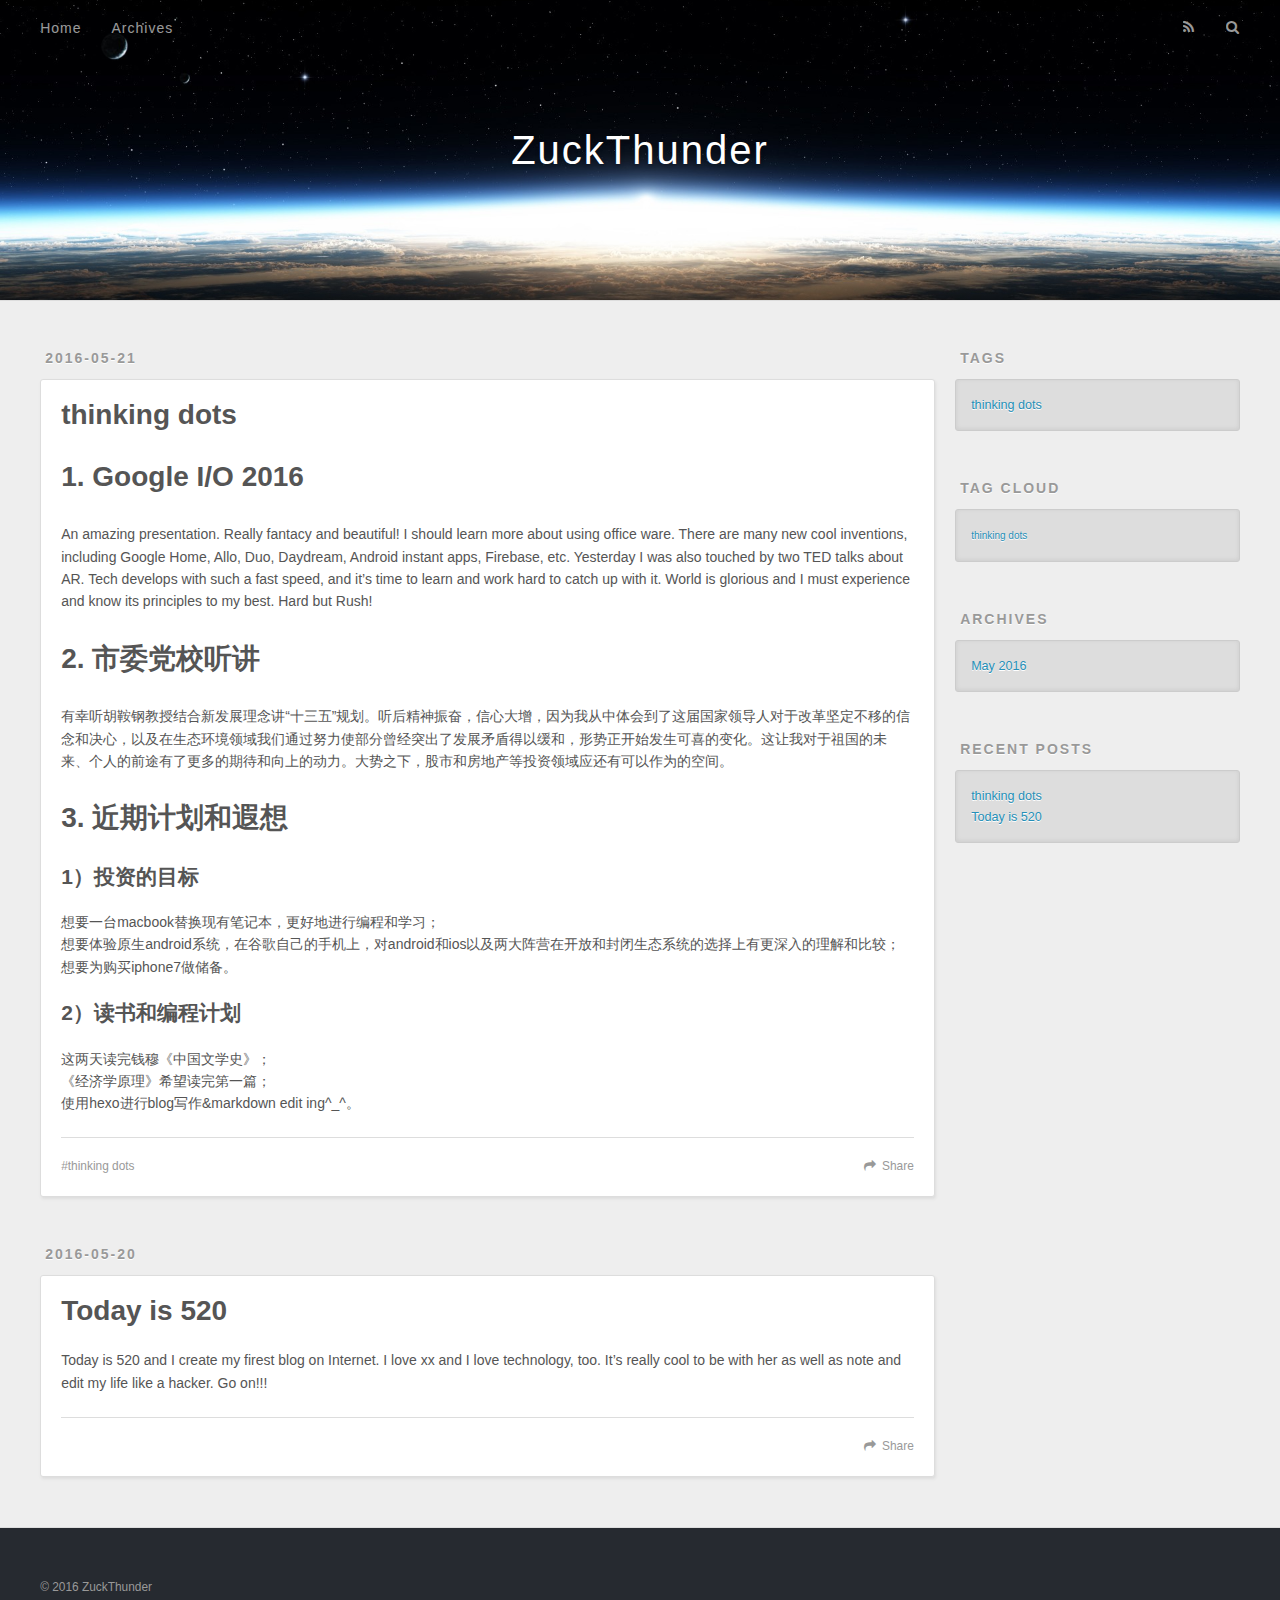
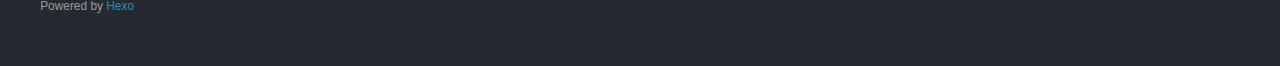
==== commit b6d6bde5: "Site updated: 2016-05-21 15:00:42" ====
--- a/index.html
+++ b/index.html
@@ -3,19 +3,19 @@
 <head>
   <meta charset="utf-8">
   
-  <title>Hexo</title>
+  <title>ZuckThunder</title>
   <meta name="viewport" content="width=device-width, initial-scale=1, maximum-scale=1">
   <meta name="description">
 <meta property="og:type" content="website">
-<meta property="og:title" content="Hexo">
+<meta property="og:title" content="ZuckThunder">
 <meta property="og:url" content="http://yoursite.com/index.html">
-<meta property="og:site_name" content="Hexo">
+<meta property="og:site_name" content="ZuckThunder">
 <meta property="og:description">
 <meta name="twitter:card" content="summary">
-<meta name="twitter:title" content="Hexo">
+<meta name="twitter:title" content="ZuckThunder">
 <meta name="twitter:description">
   
-    <link rel="alternate" href="/atom.xml" title="Hexo" type="application/atom+xml">
+    <link rel="alternate" href="/atom.xml" title="ZuckThunder" type="application/atom+xml">
   
   
     <link rel="icon" href="/favicon.png">
@@ -36,7 +36,7 @@
   <div id="header-outer" class="outer">
     <div id="header-title" class="inner">
       <h1 id="logo-wrap">
-        <a href="/" id="logo">Hexo</a>
+        <a href="/" id="logo">ZuckThunder</a>
       </h1>
       
     </div>
@@ -94,7 +94,7 @@
       
     </div>
     <footer class="article-footer">
-      <a data-url="http://yoursite.com/2016/05/21/thinking-dots/" data-id="ciogsuzj40000uk3owovvvmc7" class="article-share-link">Share</a>
+      <a data-url="http://yoursite.com/2016/05/21/thinking-dots/" data-id="ciogt304t0001f03oewzjl99j" class="article-share-link">Share</a>
       
       
   <ul class="article-tag-list"><li class="article-tag-list-item"><a class="article-tag-list-link" href="/tags/thinking-dots/">thinking dots</a></li></ul>
@@ -133,7 +133,7 @@
       
     </div>
     <footer class="article-footer">
-      <a data-url="http://yoursite.com/2016/05/20/Today-is-520/" data-id="ciogsuzjj0001uk3or0a8lcve" class="article-share-link">Share</a>
+      <a data-url="http://yoursite.com/2016/05/20/Today-is-520/" data-id="ciogt30370000f03ol48qbz3i" class="article-share-link">Share</a>
       
       
     </footer>
@@ -206,7 +206,7 @@
   
   <div class="outer">
     <div id="footer-info" class="inner">
-      &copy; 2016 John Doe<br>
+      &copy; 2016 ZuckThunder<br>
       Powered by <a href="http://hexo.io/" target="_blank">Hexo</a>
     </div>
   </div>
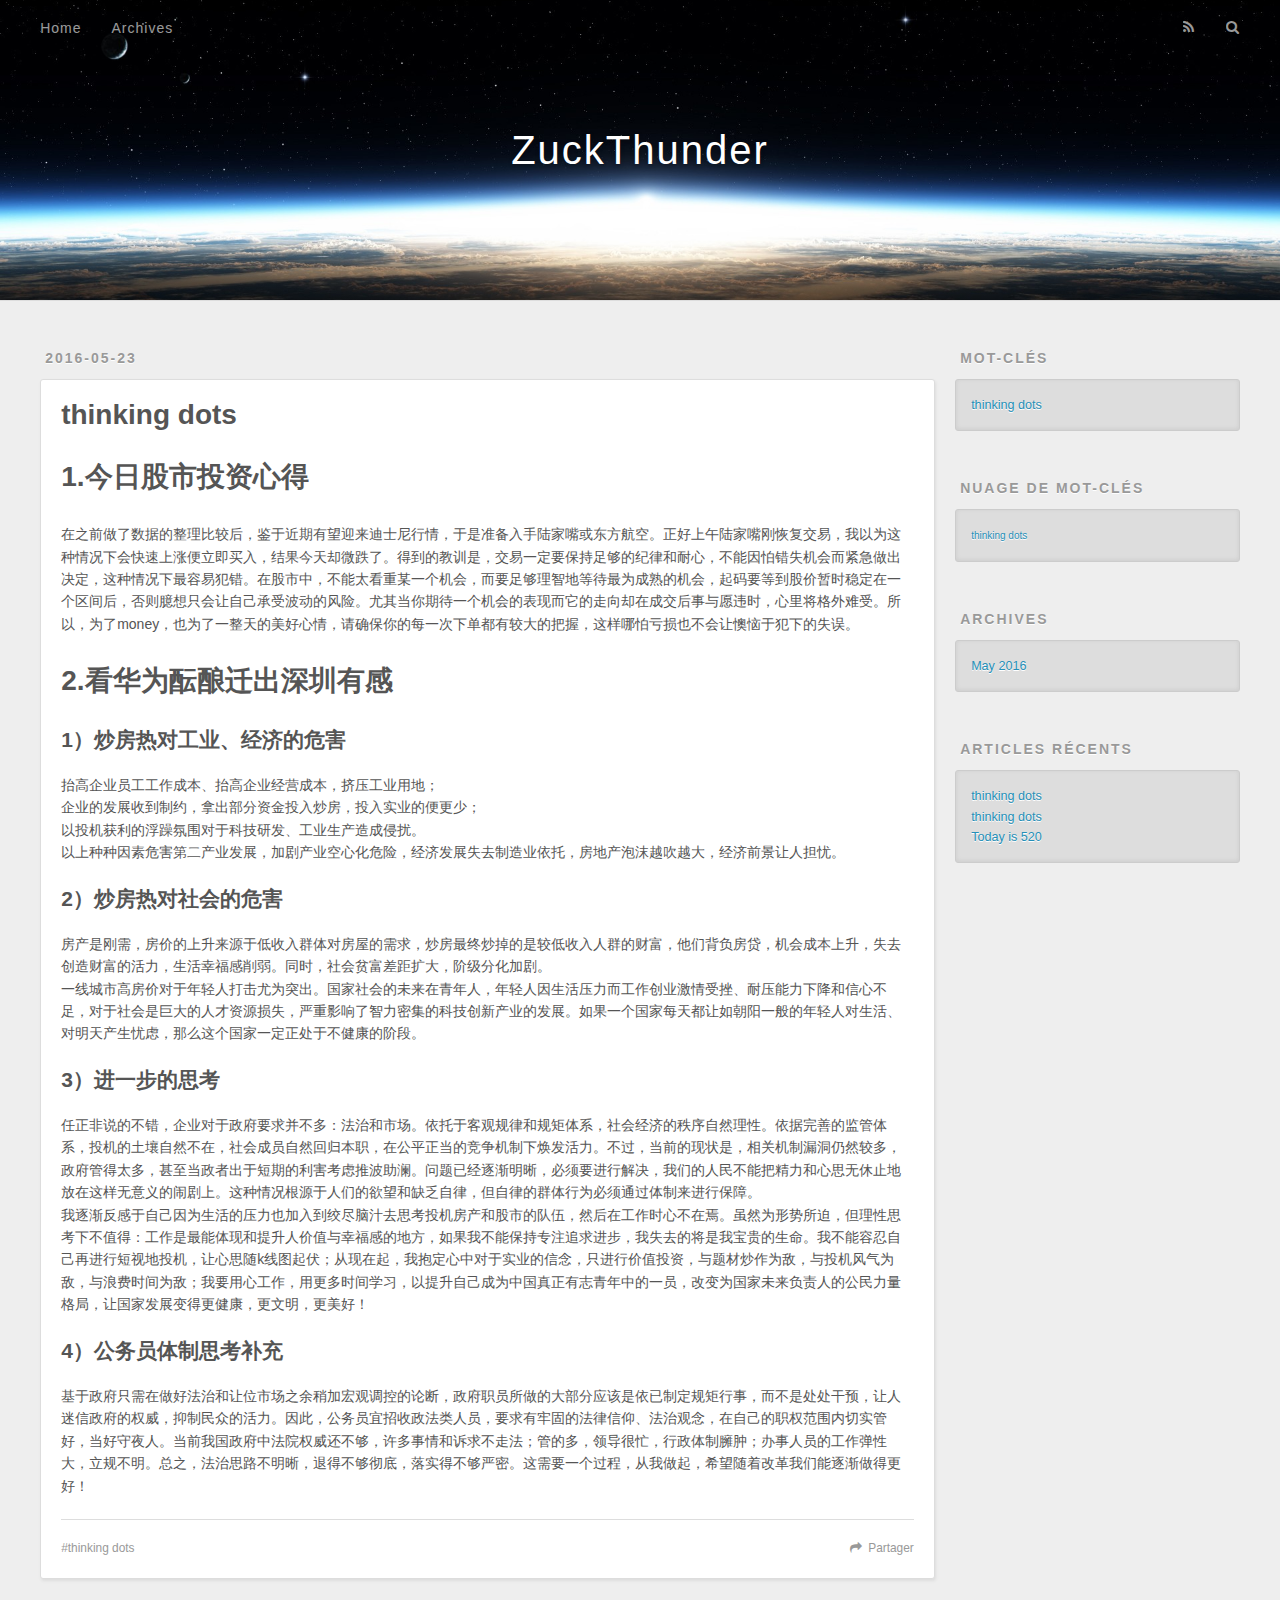
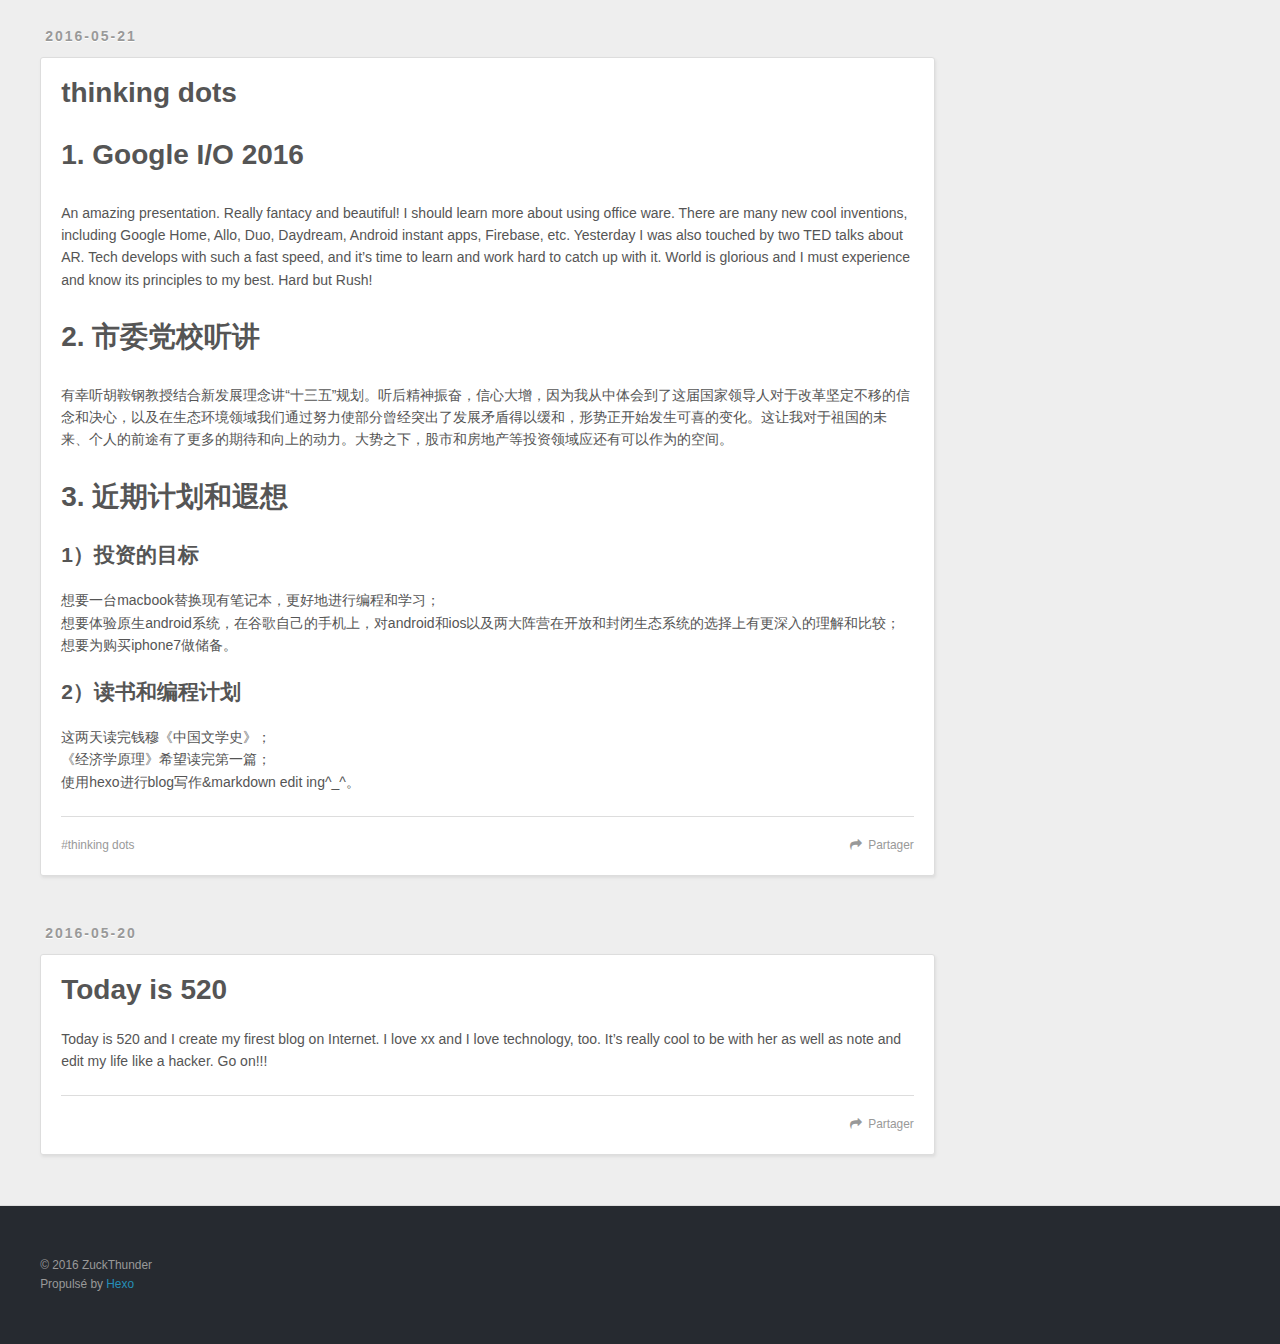
==== commit 49484067: "Site updated: 2016-05-24 00:48:14" ====
--- a/index.html
+++ b/index.html
@@ -51,9 +51,9 @@
       </nav>
       <nav id="sub-nav">
         
-          <a id="nav-rss-link" class="nav-icon" href="/atom.xml" title="RSS Feed"></a>
-        
-        <a id="nav-search-btn" class="nav-icon" title="Search"></a>
+          <a id="nav-rss-link" class="nav-icon" href="/atom.xml" title="Flux RSS"></a>
+        
+        <a id="nav-search-btn" class="nav-icon" title="Rechercher"></a>
       </nav>
       <div id="search-form-wrap">
         <form action="//google.com/search" method="get" accept-charset="UTF-8" class="search-form"><input type="search" name="q" results="0" class="search-form-input" placeholder="Search"><button type="submit" class="search-form-submit">&#xF002;</button><input type="hidden" name="sitesearch" value="http://yoursite.com"></form>
@@ -63,6 +63,49 @@
 </header>
       <div class="outer">
         <section id="main">
+  
+    <article id="post-thinking-dots-1" class="article article-type-post" itemscope itemprop="blogPost">
+  <div class="article-meta">
+    <a href="/2016/05/23/thinking-dots-1/" class="article-date">
+  <time datetime="2016-05-23T15:41:22.000Z" itemprop="datePublished">2016-05-23</time>
+</a>
+    
+  </div>
+  <div class="article-inner">
+    
+    
+      <header class="article-header">
+        
+  
+    <h1 itemprop="name">
+      <a class="article-title" href="/2016/05/23/thinking-dots-1/">thinking dots</a>
+    </h1>
+  
+
+      </header>
+    
+    <div class="article-entry" itemprop="articleBody">
+      
+        <h1 id="1-今日股市投资心得"><a href="#1-今日股市投资心得" class="headerlink" title="1.今日股市投资心得"></a>1.今日股市投资心得</h1><p>在之前做了数据的整理比较后，鉴于近期有望迎来迪士尼行情，于是准备入手陆家嘴或东方航空。正好上午陆家嘴刚恢复交易，我以为这种情况下会快速上涨便立即买入，结果今天却微跌了。得到的教训是，交易一定要保持足够的纪律和耐心，不能因怕错失机会而紧急做出决定，这种情况下最容易犯错。在股市中，不能太看重某一个机会，而要足够理智地等待最为成熟的机会，起码要等到股价暂时稳定在一个区间后，否则臆想只会让自己承受波动的风险。尤其当你期待一个机会的表现而它的走向却在成交后事与愿违时，心里将格外难受。所以，为了money，也为了一整天的美好心情，请确保你的每一次下单都有较大的把握，这样哪怕亏损也不会让懊恼于犯下的失误。</p>
+<h1 id="2-看华为酝酿迁出深圳有感"><a href="#2-看华为酝酿迁出深圳有感" class="headerlink" title="2.看华为酝酿迁出深圳有感"></a>2.看华为酝酿迁出深圳有感</h1><h2 id="1）炒房热对工业、经济的危害"><a href="#1）炒房热对工业、经济的危害" class="headerlink" title="1）炒房热对工业、经济的危害"></a>1）炒房热对工业、经济的危害</h2><p>   抬高企业员工工作成本、抬高企业经营成本，挤压工业用地；<br>   企业的发展收到制约，拿出部分资金投入炒房，投入实业的便更少；<br>   以投机获利的浮躁氛围对于科技研发、工业生产造成侵扰。<br>   以上种种因素危害第二产业发展，加剧产业空心化危险，经济发展失去制造业依托，房地产泡沫越吹越大，经济前景让人担忧。</p>
+<h2 id="2）炒房热对社会的危害"><a href="#2）炒房热对社会的危害" class="headerlink" title="2）炒房热对社会的危害"></a>2）炒房热对社会的危害</h2><p>   房产是刚需，房价的上升来源于低收入群体对房屋的需求，炒房最终炒掉的是较低收入人群的财富，他们背负房贷，机会成本上升，失去创造财富的活力，生活幸福感削弱。同时，社会贫富差距扩大，阶级分化加剧。<br>   一线城市高房价对于年轻人打击尤为突出。国家社会的未来在青年人，年轻人因生活压力而工作创业激情受挫、耐压能力下降和信心不足，对于社会是巨大的人才资源损失，严重影响了智力密集的科技创新产业的发展。如果一个国家每天都让如朝阳一般的年轻人对生活、对明天产生忧虑，那么这个国家一定正处于不健康的阶段。</p>
+<h2 id="3）进一步的思考"><a href="#3）进一步的思考" class="headerlink" title="3）进一步的思考"></a>3）进一步的思考</h2><p>   任正非说的不错，企业对于政府要求并不多：法治和市场。依托于客观规律和规矩体系，社会经济的秩序自然理性。依据完善的监管体系，投机的土壤自然不在，社会成员自然回归本职，在公平正当的竞争机制下焕发活力。不过，当前的现状是，相关机制漏洞仍然较多，政府管得太多，甚至当政者出于短期的利害考虑推波助澜。问题已经逐渐明晰，必须要进行解决，我们的人民不能把精力和心思无休止地放在这样无意义的闹剧上。这种情况根源于人们的欲望和缺乏自律，但自律的群体行为必须通过体制来进行保障。<br>   我逐渐反感于自己因为生活的压力也加入到绞尽脑汁去思考投机房产和股市的队伍，然后在工作时心不在焉。虽然为形势所迫，但理性思考下不值得：工作是最能体现和提升人价值与幸福感的地方，如果我不能保持专注追求进步，我失去的将是我宝贵的生命。我不能容忍自己再进行短视地投机，让心思随k线图起伏；从现在起，我抱定心中对于实业的信念，只进行价值投资，与题材炒作为敌，与投机风气为敌，与浪费时间为敌；我要用心工作，用更多时间学习，以提升自己成为中国真正有志青年中的一员，改变为国家未来负责人的公民力量格局，让国家发展变得更健康，更文明，更美好！  </p>
+<h2 id="4）公务员体制思考补充"><a href="#4）公务员体制思考补充" class="headerlink" title="4）公务员体制思考补充"></a>4）公务员体制思考补充</h2><p>   基于政府只需在做好法治和让位市场之余稍加宏观调控的论断，政府职员所做的大部分应该是依已制定规矩行事，而不是处处干预，让人迷信政府的权威，抑制民众的活力。因此，公务员宜招收政法类人员，要求有牢固的法律信仰、法治观念，在自己的职权范围内切实管好，当好守夜人。当前我国政府中法院权威还不够，许多事情和诉求不走法；管的多，领导很忙，行政体制臃肿；办事人员的工作弹性大，立规不明。总之，法治思路不明晰，退得不够彻底，落实得不够严密。这需要一个过程，从我做起，希望随着改革我们能逐渐做得更好！</p>
+
+      
+    </div>
+    <footer class="article-footer">
+      <a data-url="http://yoursite.com/2016/05/23/thinking-dots-1/" data-id="ciok8w63q00007o3ozt8hw66r" class="article-share-link">Partager</a>
+      
+      
+  <ul class="article-tag-list"><li class="article-tag-list-item"><a class="article-tag-list-link" href="/tags/thinking-dots/">thinking dots</a></li></ul>
+
+    </footer>
+  </div>
+  
+</article>
+
+
   
     <article id="post-thinking-dots" class="article article-type-post" itemscope itemprop="blogPost">
   <div class="article-meta">
@@ -94,7 +137,7 @@
       
     </div>
     <footer class="article-footer">
-      <a data-url="http://yoursite.com/2016/05/21/thinking-dots/" data-id="ciogt304t0001f03oewzjl99j" class="article-share-link">Share</a>
+      <a data-url="http://yoursite.com/2016/05/21/thinking-dots/" data-id="ciok8w64000017o3oznouujsk" class="article-share-link">Partager</a>
       
       
   <ul class="article-tag-list"><li class="article-tag-list-item"><a class="article-tag-list-link" href="/tags/thinking-dots/">thinking dots</a></li></ul>
@@ -133,7 +176,7 @@
       
     </div>
     <footer class="article-footer">
-      <a data-url="http://yoursite.com/2016/05/20/Today-is-520/" data-id="ciogt30370000f03ol48qbz3i" class="article-share-link">Share</a>
+      <a data-url="http://yoursite.com/2016/05/20/Today-is-520/" data-id="ciok8w64800037o3ozdoxehao" class="article-share-link">Partager</a>
       
       
     </footer>
@@ -153,7 +196,7 @@
   
     
   <div class="widget-wrap">
-    <h3 class="widget-title">Tags</h3>
+    <h3 class="widget-title">Mot-clés</h3>
     <div class="widget">
       <ul class="tag-list"><li class="tag-list-item"><a class="tag-list-link" href="/tags/thinking-dots/">thinking dots</a></li></ul>
     </div>
@@ -163,7 +206,7 @@
   
     
   <div class="widget-wrap">
-    <h3 class="widget-title">Tag Cloud</h3>
+    <h3 class="widget-title">Nuage de mot-clés</h3>
     <div class="widget tagcloud">
       <a href="/tags/thinking-dots/" style="font-size: 10px;">thinking dots</a>
     </div>
@@ -182,9 +225,13 @@
   
     
   <div class="widget-wrap">
-    <h3 class="widget-title">Recent Posts</h3>
+    <h3 class="widget-title">Articles récents</h3>
     <div class="widget">
       <ul>
+        
+          <li>
+            <a href="/2016/05/23/thinking-dots-1/">thinking dots</a>
+          </li>
         
           <li>
             <a href="/2016/05/21/thinking-dots/">thinking dots</a>
@@ -207,7 +254,7 @@
   <div class="outer">
     <div id="footer-info" class="inner">
       &copy; 2016 ZuckThunder<br>
-      Powered by <a href="http://hexo.io/" target="_blank">Hexo</a>
+      Propulsé by <a href="http://hexo.io/" target="_blank">Hexo</a>
     </div>
   </div>
 </footer>
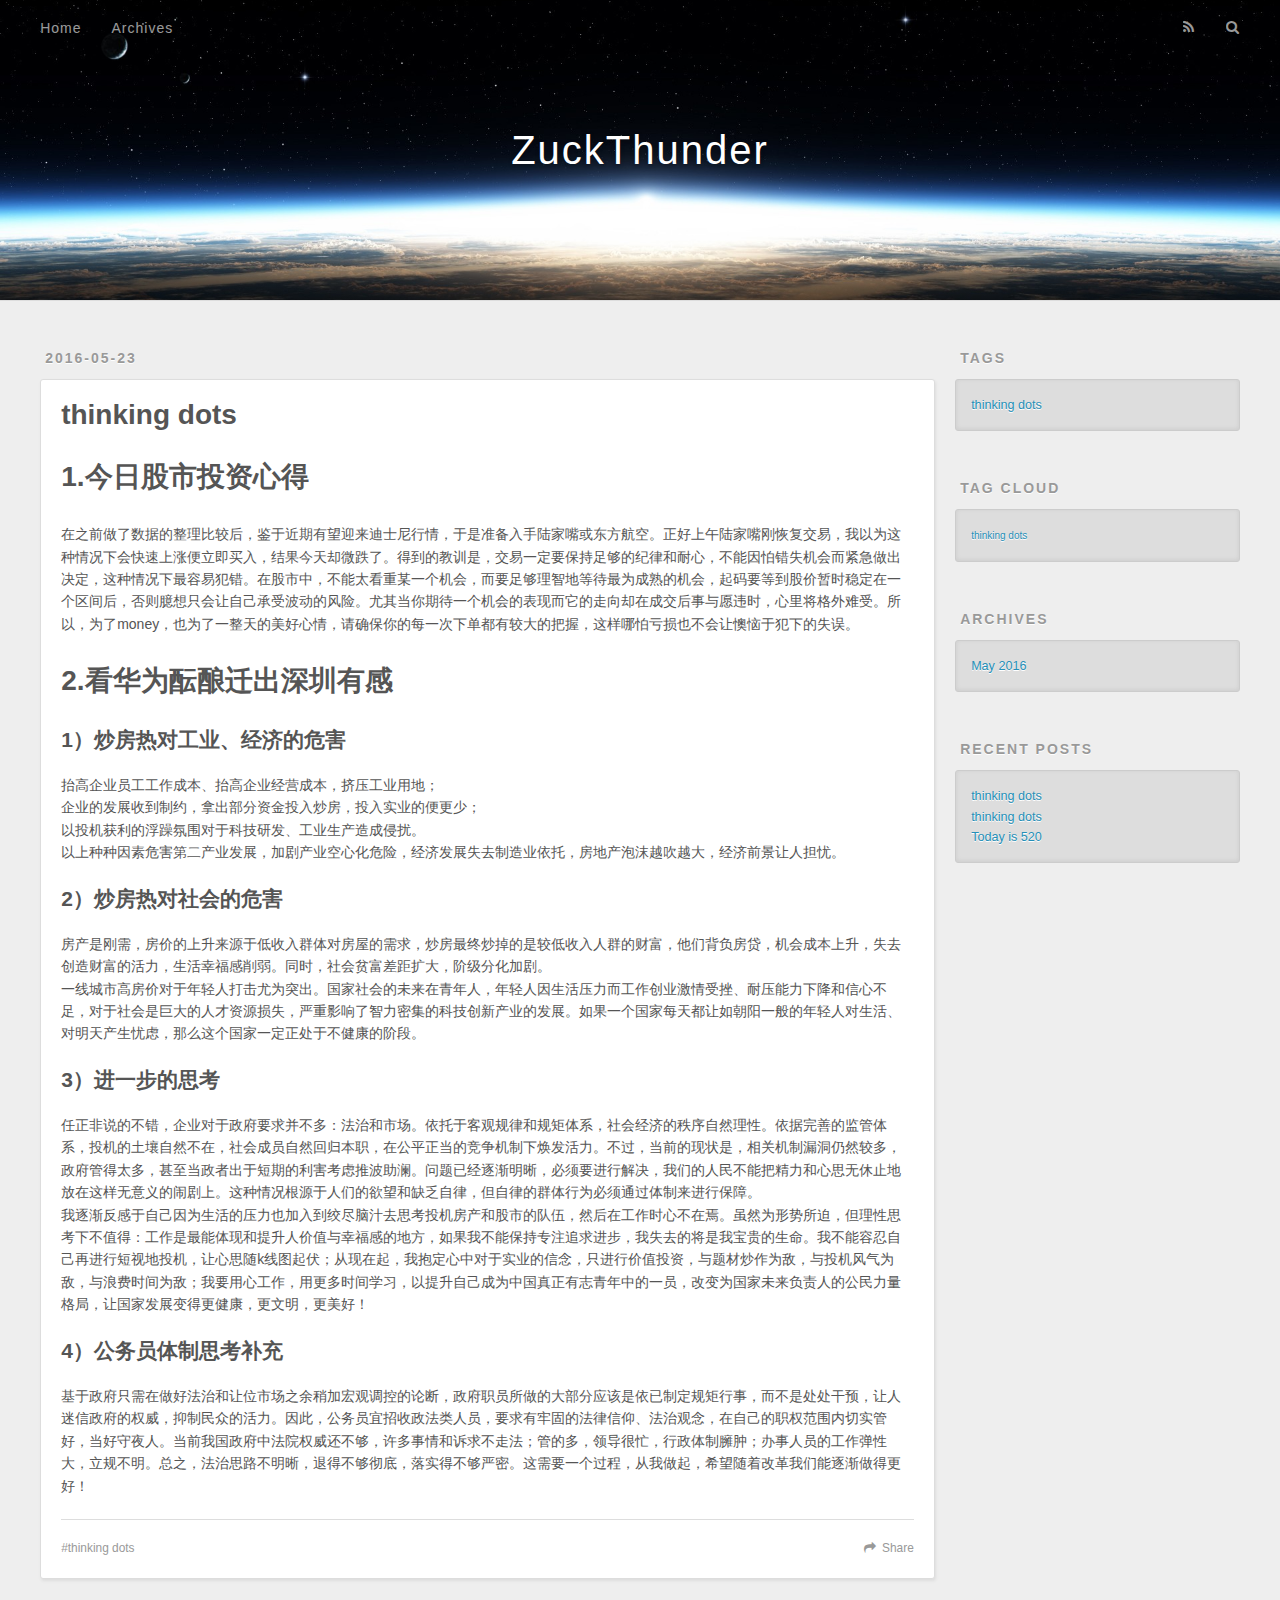
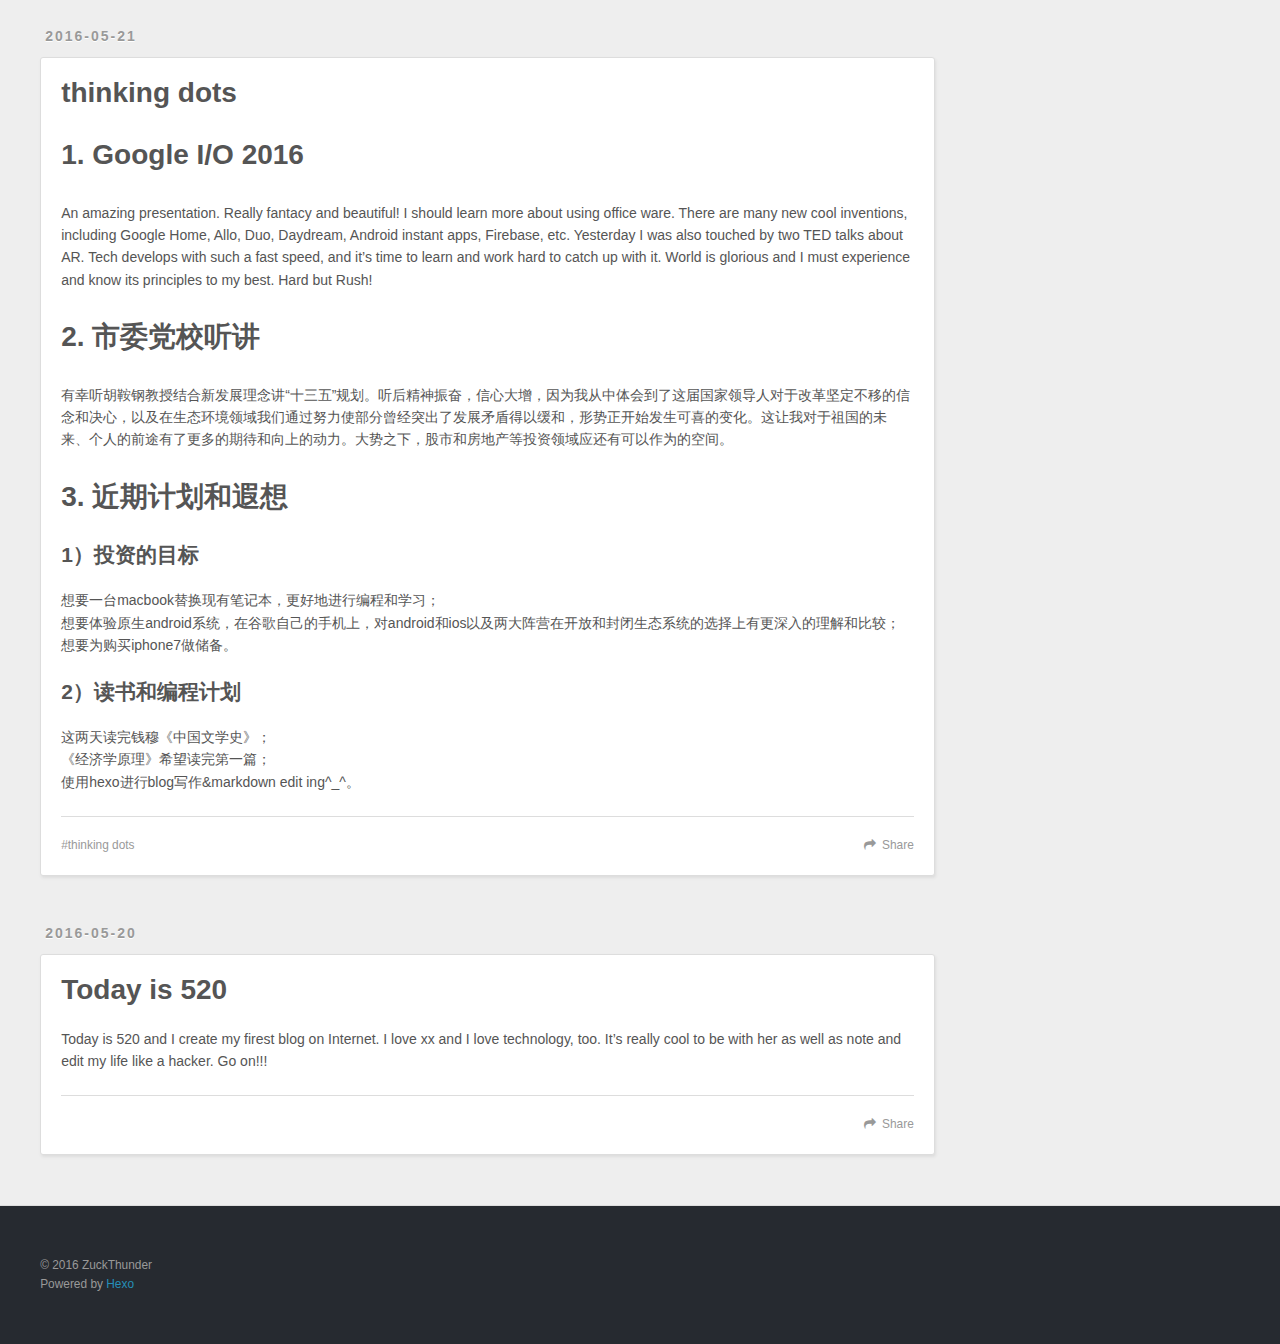
==== commit 72f7ee42: "Site updated: 2016-05-24 00:57:21" ====
--- a/index.html
+++ b/index.html
@@ -51,9 +51,9 @@
       </nav>
       <nav id="sub-nav">
         
-          <a id="nav-rss-link" class="nav-icon" href="/atom.xml" title="Flux RSS"></a>
-        
-        <a id="nav-search-btn" class="nav-icon" title="Rechercher"></a>
+          <a id="nav-rss-link" class="nav-icon" href="/atom.xml" title="RSS Feed"></a>
+        
+        <a id="nav-search-btn" class="nav-icon" title="Search"></a>
       </nav>
       <div id="search-form-wrap">
         <form action="//google.com/search" method="get" accept-charset="UTF-8" class="search-form"><input type="search" name="q" results="0" class="search-form-input" placeholder="Search"><button type="submit" class="search-form-submit">&#xF002;</button><input type="hidden" name="sitesearch" value="http://yoursite.com"></form>
@@ -95,7 +95,7 @@
       
     </div>
     <footer class="article-footer">
-      <a data-url="http://yoursite.com/2016/05/23/thinking-dots-1/" data-id="ciok8w63q00007o3ozt8hw66r" class="article-share-link">Partager</a>
+      <a data-url="http://yoursite.com/2016/05/23/thinking-dots-1/" data-id="ciok99vwh0000jo3oul9sz9mw" class="article-share-link">Share</a>
       
       
   <ul class="article-tag-list"><li class="article-tag-list-item"><a class="article-tag-list-link" href="/tags/thinking-dots/">thinking dots</a></li></ul>
@@ -137,7 +137,7 @@
       
     </div>
     <footer class="article-footer">
-      <a data-url="http://yoursite.com/2016/05/21/thinking-dots/" data-id="ciok8w64000017o3oznouujsk" class="article-share-link">Partager</a>
+      <a data-url="http://yoursite.com/2016/05/21/thinking-dots/" data-id="ciok99vx30003jo3oo2r7kj8t" class="article-share-link">Share</a>
       
       
   <ul class="article-tag-list"><li class="article-tag-list-item"><a class="article-tag-list-link" href="/tags/thinking-dots/">thinking dots</a></li></ul>
@@ -176,7 +176,7 @@
       
     </div>
     <footer class="article-footer">
-      <a data-url="http://yoursite.com/2016/05/20/Today-is-520/" data-id="ciok8w64800037o3ozdoxehao" class="article-share-link">Partager</a>
+      <a data-url="http://yoursite.com/2016/05/20/Today-is-520/" data-id="ciok99vwx0001jo3o88vsb6b5" class="article-share-link">Share</a>
       
       
     </footer>
@@ -196,7 +196,7 @@
   
     
   <div class="widget-wrap">
-    <h3 class="widget-title">Mot-clés</h3>
+    <h3 class="widget-title">Tags</h3>
     <div class="widget">
       <ul class="tag-list"><li class="tag-list-item"><a class="tag-list-link" href="/tags/thinking-dots/">thinking dots</a></li></ul>
     </div>
@@ -206,7 +206,7 @@
   
     
   <div class="widget-wrap">
-    <h3 class="widget-title">Nuage de mot-clés</h3>
+    <h3 class="widget-title">Tag Cloud</h3>
     <div class="widget tagcloud">
       <a href="/tags/thinking-dots/" style="font-size: 10px;">thinking dots</a>
     </div>
@@ -225,7 +225,7 @@
   
     
   <div class="widget-wrap">
-    <h3 class="widget-title">Articles récents</h3>
+    <h3 class="widget-title">Recent Posts</h3>
     <div class="widget">
       <ul>
         
@@ -254,7 +254,7 @@
   <div class="outer">
     <div id="footer-info" class="inner">
       &copy; 2016 ZuckThunder<br>
-      Propulsé by <a href="http://hexo.io/" target="_blank">Hexo</a>
+      Powered by <a href="http://hexo.io/" target="_blank">Hexo</a>
     </div>
   </div>
 </footer>
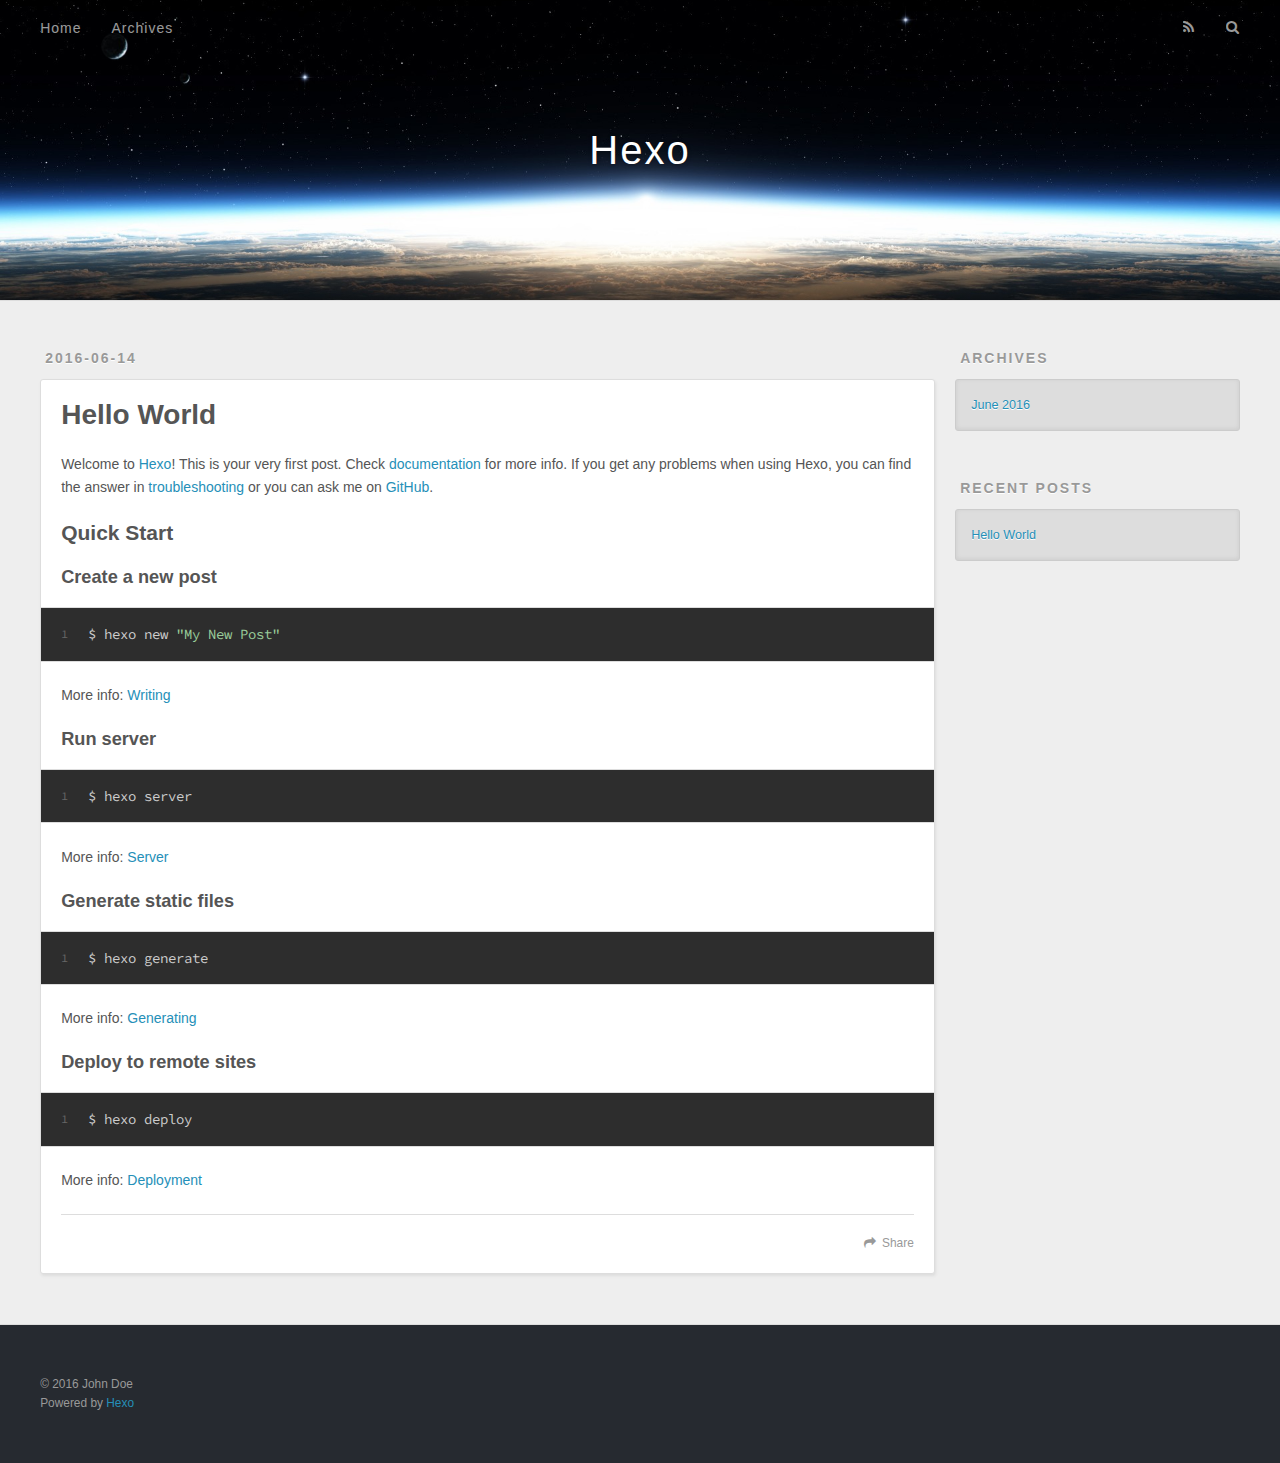
==== commit 4987fa51: "Site updated: 2016-06-14 10:26:00" ====
--- a/index.html
+++ b/index.html
@@ -3,19 +3,19 @@
 <head>
   <meta charset="utf-8">
   
-  <title>ZuckThunder</title>
+  <title>Hexo</title>
   <meta name="viewport" content="width=device-width, initial-scale=1, maximum-scale=1">
   <meta name="description">
 <meta property="og:type" content="website">
-<meta property="og:title" content="ZuckThunder">
+<meta property="og:title" content="Hexo">
 <meta property="og:url" content="http://yoursite.com/index.html">
-<meta property="og:site_name" content="ZuckThunder">
+<meta property="og:site_name" content="Hexo">
 <meta property="og:description">
 <meta name="twitter:card" content="summary">
-<meta name="twitter:title" content="ZuckThunder">
+<meta name="twitter:title" content="Hexo">
 <meta name="twitter:description">
   
-    <link rel="alternate" href="/atom.xml" title="ZuckThunder" type="application/atom+xml">
+    <link rel="alternate" href="/atom.xml" title="Hexo" type="application/atom+xml">
   
   
     <link rel="icon" href="/favicon.png">
@@ -36,7 +36,7 @@
   <div id="header-outer" class="outer">
     <div id="header-title" class="inner">
       <h1 id="logo-wrap">
-        <a href="/" id="logo">ZuckThunder</a>
+        <a href="/" id="logo">Hexo</a>
       </h1>
       
     </div>
@@ -64,10 +64,10 @@
       <div class="outer">
         <section id="main">
   
-    <article id="post-thinking-dots-1" class="article article-type-post" itemscope itemprop="blogPost">
+    <article id="post-hello-world" class="article article-type-post" itemscope itemprop="blogPost">
   <div class="article-meta">
-    <a href="/2016/05/23/thinking-dots-1/" class="article-date">
-  <time datetime="2016-05-23T15:41:22.000Z" itemprop="datePublished">2016-05-23</time>
+    <a href="/2016/06/14/hello-world/" class="article-date">
+  <time datetime="2016-06-14T01:11:51.691Z" itemprop="datePublished">2016-06-14</time>
 </a>
     
   </div>
@@ -78,7 +78,7 @@
         
   
     <h1 itemprop="name">
-      <a class="article-title" href="/2016/05/23/thinking-dots-1/">thinking dots</a>
+      <a class="article-title" href="/2016/06/14/hello-world/">Hello World</a>
     </h1>
   
 
@@ -86,97 +86,20 @@
     
     <div class="article-entry" itemprop="articleBody">
       
-        <h1 id="1-今日股市投资心得"><a href="#1-今日股市投资心得" class="headerlink" title="1.今日股市投资心得"></a>1.今日股市投资心得</h1><p>在之前做了数据的整理比较后，鉴于近期有望迎来迪士尼行情，于是准备入手陆家嘴或东方航空。正好上午陆家嘴刚恢复交易，我以为这种情况下会快速上涨便立即买入，结果今天却微跌了。得到的教训是，交易一定要保持足够的纪律和耐心，不能因怕错失机会而紧急做出决定，这种情况下最容易犯错。在股市中，不能太看重某一个机会，而要足够理智地等待最为成熟的机会，起码要等到股价暂时稳定在一个区间后，否则臆想只会让自己承受波动的风险。尤其当你期待一个机会的表现而它的走向却在成交后事与愿违时，心里将格外难受。所以，为了money，也为了一整天的美好心情，请确保你的每一次下单都有较大的把握，这样哪怕亏损也不会让懊恼于犯下的失误。</p>
-<h1 id="2-看华为酝酿迁出深圳有感"><a href="#2-看华为酝酿迁出深圳有感" class="headerlink" title="2.看华为酝酿迁出深圳有感"></a>2.看华为酝酿迁出深圳有感</h1><h2 id="1）炒房热对工业、经济的危害"><a href="#1）炒房热对工业、经济的危害" class="headerlink" title="1）炒房热对工业、经济的危害"></a>1）炒房热对工业、经济的危害</h2><p>   抬高企业员工工作成本、抬高企业经营成本，挤压工业用地；<br>   企业的发展收到制约，拿出部分资金投入炒房，投入实业的便更少；<br>   以投机获利的浮躁氛围对于科技研发、工业生产造成侵扰。<br>   以上种种因素危害第二产业发展，加剧产业空心化危险，经济发展失去制造业依托，房地产泡沫越吹越大，经济前景让人担忧。</p>
-<h2 id="2）炒房热对社会的危害"><a href="#2）炒房热对社会的危害" class="headerlink" title="2）炒房热对社会的危害"></a>2）炒房热对社会的危害</h2><p>   房产是刚需，房价的上升来源于低收入群体对房屋的需求，炒房最终炒掉的是较低收入人群的财富，他们背负房贷，机会成本上升，失去创造财富的活力，生活幸福感削弱。同时，社会贫富差距扩大，阶级分化加剧。<br>   一线城市高房价对于年轻人打击尤为突出。国家社会的未来在青年人，年轻人因生活压力而工作创业激情受挫、耐压能力下降和信心不足，对于社会是巨大的人才资源损失，严重影响了智力密集的科技创新产业的发展。如果一个国家每天都让如朝阳一般的年轻人对生活、对明天产生忧虑，那么这个国家一定正处于不健康的阶段。</p>
-<h2 id="3）进一步的思考"><a href="#3）进一步的思考" class="headerlink" title="3）进一步的思考"></a>3）进一步的思考</h2><p>   任正非说的不错，企业对于政府要求并不多：法治和市场。依托于客观规律和规矩体系，社会经济的秩序自然理性。依据完善的监管体系，投机的土壤自然不在，社会成员自然回归本职，在公平正当的竞争机制下焕发活力。不过，当前的现状是，相关机制漏洞仍然较多，政府管得太多，甚至当政者出于短期的利害考虑推波助澜。问题已经逐渐明晰，必须要进行解决，我们的人民不能把精力和心思无休止地放在这样无意义的闹剧上。这种情况根源于人们的欲望和缺乏自律，但自律的群体行为必须通过体制来进行保障。<br>   我逐渐反感于自己因为生活的压力也加入到绞尽脑汁去思考投机房产和股市的队伍，然后在工作时心不在焉。虽然为形势所迫，但理性思考下不值得：工作是最能体现和提升人价值与幸福感的地方，如果我不能保持专注追求进步，我失去的将是我宝贵的生命。我不能容忍自己再进行短视地投机，让心思随k线图起伏；从现在起，我抱定心中对于实业的信念，只进行价值投资，与题材炒作为敌，与投机风气为敌，与浪费时间为敌；我要用心工作，用更多时间学习，以提升自己成为中国真正有志青年中的一员，改变为国家未来负责人的公民力量格局，让国家发展变得更健康，更文明，更美好！  </p>
-<h2 id="4）公务员体制思考补充"><a href="#4）公务员体制思考补充" class="headerlink" title="4）公务员体制思考补充"></a>4）公务员体制思考补充</h2><p>   基于政府只需在做好法治和让位市场之余稍加宏观调控的论断，政府职员所做的大部分应该是依已制定规矩行事，而不是处处干预，让人迷信政府的权威，抑制民众的活力。因此，公务员宜招收政法类人员，要求有牢固的法律信仰、法治观念，在自己的职权范围内切实管好，当好守夜人。当前我国政府中法院权威还不够，许多事情和诉求不走法；管的多，领导很忙，行政体制臃肿；办事人员的工作弹性大，立规不明。总之，法治思路不明晰，退得不够彻底，落实得不够严密。这需要一个过程，从我做起，希望随着改革我们能逐渐做得更好！</p>
+        <p>Welcome to <a href="https://hexo.io/" target="_blank" rel="external">Hexo</a>! This is your very first post. Check <a href="https://hexo.io/docs/" target="_blank" rel="external">documentation</a> for more info. If you get any problems when using Hexo, you can find the answer in <a href="https://hexo.io/docs/troubleshooting.html" target="_blank" rel="external">troubleshooting</a> or you can ask me on <a href="https://github.com/hexojs/hexo/issues" target="_blank" rel="external">GitHub</a>.</p>
+<h2 id="Quick-Start"><a href="#Quick-Start" class="headerlink" title="Quick Start"></a>Quick Start</h2><h3 id="Create-a-new-post"><a href="#Create-a-new-post" class="headerlink" title="Create a new post"></a>Create a new post</h3><figure class="highlight bash"><table><tr><td class="gutter"><pre><span class="line">1</span><br></pre></td><td class="code"><pre><span class="line">$ hexo new <span class="string">"My New Post"</span></span><br></pre></td></tr></table></figure>
+<p>More info: <a href="https://hexo.io/docs/writing.html" target="_blank" rel="external">Writing</a></p>
+<h3 id="Run-server"><a href="#Run-server" class="headerlink" title="Run server"></a>Run server</h3><figure class="highlight bash"><table><tr><td class="gutter"><pre><span class="line">1</span><br></pre></td><td class="code"><pre><span class="line">$ hexo server</span><br></pre></td></tr></table></figure>
+<p>More info: <a href="https://hexo.io/docs/server.html" target="_blank" rel="external">Server</a></p>
+<h3 id="Generate-static-files"><a href="#Generate-static-files" class="headerlink" title="Generate static files"></a>Generate static files</h3><figure class="highlight bash"><table><tr><td class="gutter"><pre><span class="line">1</span><br></pre></td><td class="code"><pre><span class="line">$ hexo generate</span><br></pre></td></tr></table></figure>
+<p>More info: <a href="https://hexo.io/docs/generating.html" target="_blank" rel="external">Generating</a></p>
+<h3 id="Deploy-to-remote-sites"><a href="#Deploy-to-remote-sites" class="headerlink" title="Deploy to remote sites"></a>Deploy to remote sites</h3><figure class="highlight bash"><table><tr><td class="gutter"><pre><span class="line">1</span><br></pre></td><td class="code"><pre><span class="line">$ hexo deploy</span><br></pre></td></tr></table></figure>
+<p>More info: <a href="https://hexo.io/docs/deployment.html" target="_blank" rel="external">Deployment</a></p>
 
       
     </div>
     <footer class="article-footer">
-      <a data-url="http://yoursite.com/2016/05/23/thinking-dots-1/" data-id="ciok99vwh0000jo3oul9sz9mw" class="article-share-link">Share</a>
-      
-      
-  <ul class="article-tag-list"><li class="article-tag-list-item"><a class="article-tag-list-link" href="/tags/thinking-dots/">thinking dots</a></li></ul>
-
-    </footer>
-  </div>
-  
-</article>
-
-
-  
-    <article id="post-thinking-dots" class="article article-type-post" itemscope itemprop="blogPost">
-  <div class="article-meta">
-    <a href="/2016/05/21/thinking-dots/" class="article-date">
-  <time datetime="2016-05-21T04:40:26.000Z" itemprop="datePublished">2016-05-21</time>
-</a>
-    
-  </div>
-  <div class="article-inner">
-    
-    
-      <header class="article-header">
-        
-  
-    <h1 itemprop="name">
-      <a class="article-title" href="/2016/05/21/thinking-dots/">thinking dots</a>
-    </h1>
-  
-
-      </header>
-    
-    <div class="article-entry" itemprop="articleBody">
-      
-        <h1 id="1-Google-I-O-2016"><a href="#1-Google-I-O-2016" class="headerlink" title="1. Google I/O 2016"></a>1. Google I/O 2016</h1><p>An amazing presentation. Really fantacy and beautiful! I should learn more about using office ware. There are many new cool inventions, including Google Home, Allo, Duo, Daydream, Android instant apps, Firebase, etc. Yesterday I was also touched by two TED talks about AR. Tech develops with such a fast speed, and it’s time to learn and work hard to catch up with it. World is glorious and I must experience and know its principles to my best. Hard but Rush!</p>
-<h1 id="2-市委党校听讲"><a href="#2-市委党校听讲" class="headerlink" title="2. 市委党校听讲"></a>2. 市委党校听讲</h1><p>有幸听胡鞍钢教授结合新发展理念讲“十三五”规划。听后精神振奋，信心大增，因为我从中体会到了这届国家领导人对于改革坚定不移的信念和决心，以及在生态环境领域我们通过努力使部分曾经突出了发展矛盾得以缓和，形势正开始发生可喜的变化。这让我对于祖国的未来、个人的前途有了更多的期待和向上的动力。大势之下，股市和房地产等投资领域应还有可以作为的空间。</p>
-<h1 id="3-近期计划和遐想"><a href="#3-近期计划和遐想" class="headerlink" title="3. 近期计划和遐想"></a>3. 近期计划和遐想</h1><h2 id="1）投资的目标"><a href="#1）投资的目标" class="headerlink" title="1）投资的目标"></a>1）投资的目标</h2><p>想要一台macbook替换现有笔记本，更好地进行编程和学习；<br>想要体验原生android系统，在谷歌自己的手机上，对android和ios以及两大阵营在开放和封闭生态系统的选择上有更深入的理解和比较；<br>想要为购买iphone7做储备。</p>
-<h2 id="2）读书和编程计划"><a href="#2）读书和编程计划" class="headerlink" title="2）读书和编程计划"></a>2）读书和编程计划</h2><p>这两天读完钱穆《中国文学史》；<br>《经济学原理》希望读完第一篇；<br>使用hexo进行blog写作&amp;markdown edit ing^_^。</p>
-
-      
-    </div>
-    <footer class="article-footer">
-      <a data-url="http://yoursite.com/2016/05/21/thinking-dots/" data-id="ciok99vx30003jo3oo2r7kj8t" class="article-share-link">Share</a>
-      
-      
-  <ul class="article-tag-list"><li class="article-tag-list-item"><a class="article-tag-list-link" href="/tags/thinking-dots/">thinking dots</a></li></ul>
-
-    </footer>
-  </div>
-  
-</article>
-
-
-  
-    <article id="post-Today-is-520" class="article article-type-post" itemscope itemprop="blogPost">
-  <div class="article-meta">
-    <a href="/2016/05/20/Today-is-520/" class="article-date">
-  <time datetime="2016-05-20T15:12:53.000Z" itemprop="datePublished">2016-05-20</time>
-</a>
-    
-  </div>
-  <div class="article-inner">
-    
-    
-      <header class="article-header">
-        
-  
-    <h1 itemprop="name">
-      <a class="article-title" href="/2016/05/20/Today-is-520/">Today is 520</a>
-    </h1>
-  
-
-      </header>
-    
-    <div class="article-entry" itemprop="articleBody">
-      
-        <p>Today is 520 and I create my firest blog on Internet. I love xx and I love technology, too. It’s really cool to be with her as well as note and edit my life like a hacker. Go on!!!</p>
-
-      
-    </div>
-    <footer class="article-footer">
-      <a data-url="http://yoursite.com/2016/05/20/Today-is-520/" data-id="ciok99vwx0001jo3o88vsb6b5" class="article-share-link">Share</a>
+      <a data-url="http://yoursite.com/2016/06/14/hello-world/" data-id="cipetqfzn00004onj4dvfi2hy" class="article-share-link">Share</a>
       
       
     </footer>
@@ -195,29 +118,15 @@
 
   
     
-  <div class="widget-wrap">
-    <h3 class="widget-title">Tags</h3>
-    <div class="widget">
-      <ul class="tag-list"><li class="tag-list-item"><a class="tag-list-link" href="/tags/thinking-dots/">thinking dots</a></li></ul>
-    </div>
-  </div>
-
 
   
     
-  <div class="widget-wrap">
-    <h3 class="widget-title">Tag Cloud</h3>
-    <div class="widget tagcloud">
-      <a href="/tags/thinking-dots/" style="font-size: 10px;">thinking dots</a>
-    </div>
-  </div>
-
   
     
   <div class="widget-wrap">
     <h3 class="widget-title">Archives</h3>
     <div class="widget">
-      <ul class="archive-list"><li class="archive-list-item"><a class="archive-list-link" href="/archives/2016/05/">May 2016</a></li></ul>
+      <ul class="archive-list"><li class="archive-list-item"><a class="archive-list-link" href="/archives/2016/06/">June 2016</a></li></ul>
     </div>
   </div>
 
@@ -230,15 +139,7 @@
       <ul>
         
           <li>
-            <a href="/2016/05/23/thinking-dots-1/">thinking dots</a>
-          </li>
-        
-          <li>
-            <a href="/2016/05/21/thinking-dots/">thinking dots</a>
-          </li>
-        
-          <li>
-            <a href="/2016/05/20/Today-is-520/">Today is 520</a>
+            <a href="/2016/06/14/hello-world/">Hello World</a>
           </li>
         
       </ul>
@@ -253,7 +154,7 @@
   
   <div class="outer">
     <div id="footer-info" class="inner">
-      &copy; 2016 ZuckThunder<br>
+      &copy; 2016 John Doe<br>
       Powered by <a href="http://hexo.io/" target="_blank">Hexo</a>
     </div>
   </div>
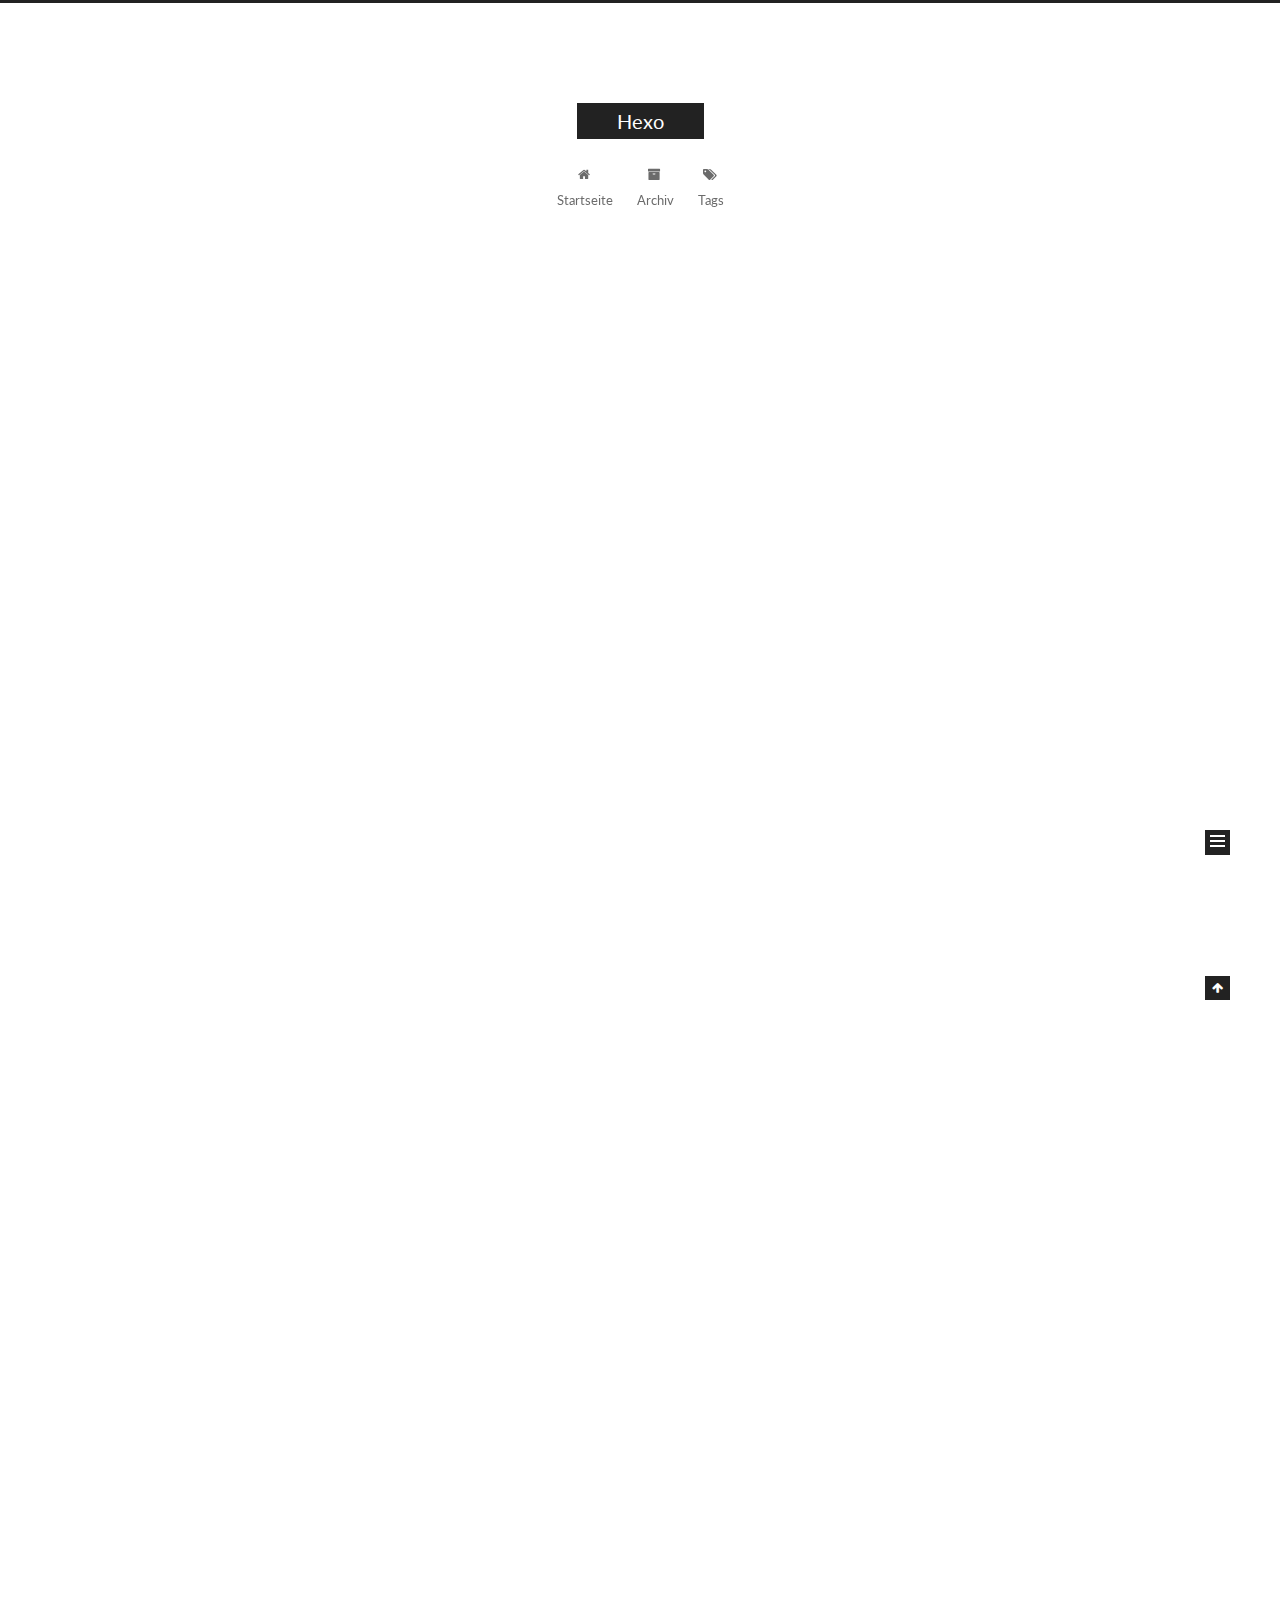
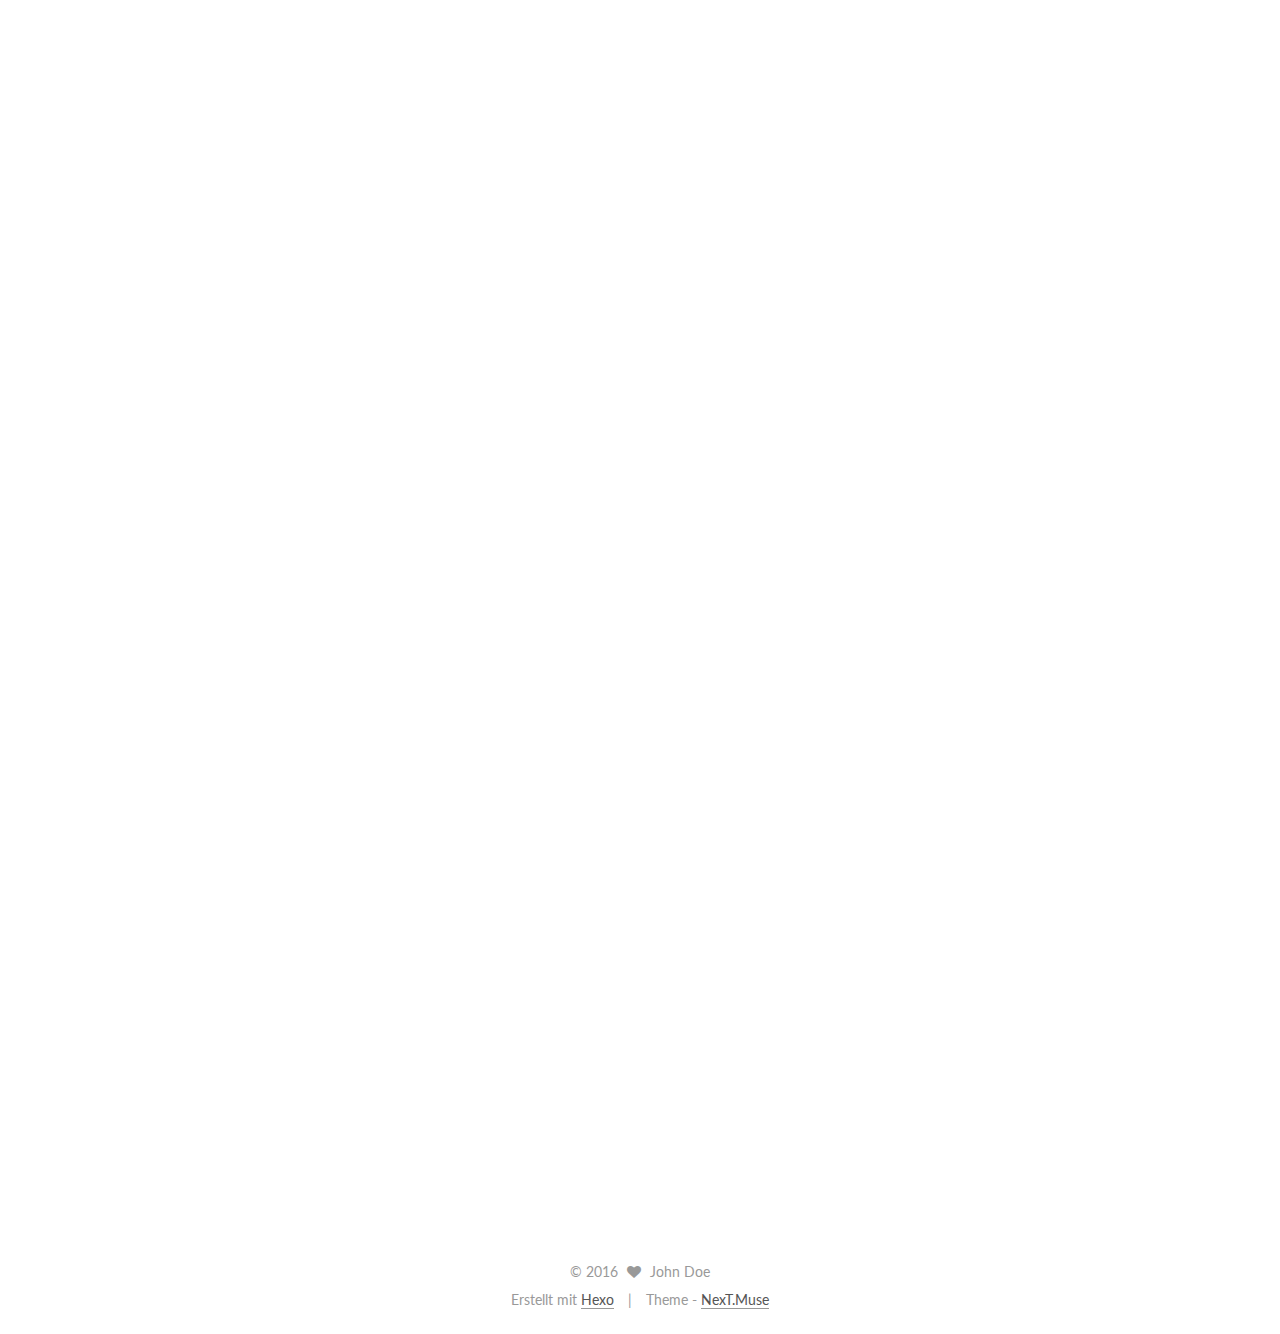
==== commit 59e3dfd8: "Site updated: 2016-06-14 10:29:12" ====
--- a/index.html
+++ b/index.html
@@ -1,11 +1,90 @@
-<!DOCTYPE html>
-<html>
+<!doctype html>
+
+
+
+  
+
+
+<html class="theme-next muse use-motion">
 <head>
-  <meta charset="utf-8">
-  
-  <title>Hexo</title>
-  <meta name="viewport" content="width=device-width, initial-scale=1, maximum-scale=1">
-  <meta name="description">
+  <meta charset="UTF-8"/>
+<meta http-equiv="X-UA-Compatible" content="IE=edge,chrome=1" />
+<meta name="viewport" content="width=device-width, initial-scale=1, maximum-scale=1"/>
+
+
+
+<meta http-equiv="Cache-Control" content="no-transform" />
+<meta http-equiv="Cache-Control" content="no-siteapp" />
+
+
+
+
+
+
+
+
+
+
+
+
+  
+  
+  <link href="/vendors/fancybox/source/jquery.fancybox.css?v=2.1.5" rel="stylesheet" type="text/css" />
+
+
+
+
+  
+  
+  
+  
+
+  
+    
+    
+  
+
+  
+
+  
+
+  
+
+  
+
+  
+    
+    
+    <link href="//fonts.googleapis.com/css?family=Lato:300,300italic,400,400italic,700,700italic&subset=latin,latin-ext" rel="stylesheet" type="text/css">
+  
+
+
+
+
+
+
+<link href="/vendors/font-awesome/css/font-awesome.min.css?v=4.4.0" rel="stylesheet" type="text/css" />
+
+<link href="/css/main.css?v=5.0.1" rel="stylesheet" type="text/css" />
+
+
+  <meta name="keywords" content="Hexo, NexT" />
+
+
+
+
+
+
+
+
+  <link rel="shortcut icon" type="image/x-icon" href="/favicon.ico?v=5.0.1" />
+
+
+
+
+
+
+<meta name="description">
 <meta property="og:type" content="website">
 <meta property="og:title" content="Hexo">
 <meta property="og:url" content="http://yoursite.com/index.html">
@@ -14,79 +93,291 @@
 <meta name="twitter:card" content="summary">
 <meta name="twitter:title" content="Hexo">
 <meta name="twitter:description">
-  
-    <link rel="alternate" href="/atom.xml" title="Hexo" type="application/atom+xml">
-  
-  
-    <link rel="icon" href="/favicon.png">
-  
-  
-    <link href="//fonts.googleapis.com/css?family=Source+Code+Pro" rel="stylesheet" type="text/css">
-  
-  <link rel="stylesheet" href="/css/style.css">
-  
-
+
+
+
+<script type="text/javascript" id="hexo.configuration">
+  var NexT = window.NexT || {};
+  var CONFIG = {
+    scheme: 'Muse',
+    sidebar: {"position":"left","display":"post"},
+    fancybox: true,
+    motion: true,
+    duoshuo: {
+      userId: 0,
+      author: 'Author'
+    }
+  };
+</script>
+
+
+
+
+  <link rel="canonical" href="http://yoursite.com/"/>
+
+  <title> Hexo </title>
 </head>
 
-<body>
-  <div id="container">
-    <div id="wrap">
-      <header id="header">
-  <div id="banner"></div>
-  <div id="header-outer" class="outer">
-    <div id="header-title" class="inner">
-      <h1 id="logo-wrap">
-        <a href="/" id="logo">Hexo</a>
-      </h1>
-      
-    </div>
-    <div id="header-inner" class="inner">
-      <nav id="main-nav">
-        <a id="main-nav-toggle" class="nav-icon"></a>
-        
-          <a class="main-nav-link" href="/">Home</a>
-        
-          <a class="main-nav-link" href="/archives">Archives</a>
-        
-      </nav>
-      <nav id="sub-nav">
-        
-          <a id="nav-rss-link" class="nav-icon" href="/atom.xml" title="RSS Feed"></a>
-        
-        <a id="nav-search-btn" class="nav-icon" title="Search"></a>
-      </nav>
-      <div id="search-form-wrap">
-        <form action="//google.com/search" method="get" accept-charset="UTF-8" class="search-form"><input type="search" name="q" results="0" class="search-form-input" placeholder="Search"><button type="submit" class="search-form-submit">&#xF002;</button><input type="hidden" name="sitesearch" value="http://yoursite.com"></form>
-      </div>
-    </div>
+<body itemscope itemtype="http://schema.org/WebPage" lang="">
+
+  
+
+
+
+
+
+
+
+
+
+
+  
+  
+    
+  
+
+  <div class="container one-collumn sidebar-position-left 
+   page-home 
+ ">
+    <div class="headband"></div>
+
+    <header id="header" class="header" itemscope itemtype="http://schema.org/WPHeader">
+      <div class="header-inner"><div class="site-meta ">
+  
+
+  <div class="custom-logo-site-title">
+    <a href="/"  class="brand" rel="start">
+      <span class="logo-line-before"><i></i></span>
+      <span class="site-title">Hexo</span>
+      <span class="logo-line-after"><i></i></span>
+    </a>
   </div>
-</header>
-      <div class="outer">
-        <section id="main">
-  
-    <article id="post-hello-world" class="article article-type-post" itemscope itemprop="blogPost">
-  <div class="article-meta">
-    <a href="/2016/06/14/hello-world/" class="article-date">
-  <time datetime="2016-06-14T01:11:51.691Z" itemprop="datePublished">2016-06-14</time>
-</a>
-    
-  </div>
-  <div class="article-inner">
-    
-    
-      <header class="article-header">
-        
-  
-    <h1 itemprop="name">
-      <a class="article-title" href="/2016/06/14/hello-world/">Hello World</a>
-    </h1>
-  
-
+  <p class="site-subtitle"></p>
+</div>
+
+<div class="site-nav-toggle">
+  <button>
+    <span class="btn-bar"></span>
+    <span class="btn-bar"></span>
+    <span class="btn-bar"></span>
+  </button>
+</div>
+
+<nav class="site-nav">
+  
+
+  
+    <ul id="menu" class="menu">
+      
+        
+        <li class="menu-item menu-item-home">
+          <a href="/" rel="section">
+            
+              <i class="menu-item-icon fa fa-fw fa-home"></i> <br />
+            
+            Startseite
+          </a>
+        </li>
+      
+        
+        <li class="menu-item menu-item-archives">
+          <a href="/archives" rel="section">
+            
+              <i class="menu-item-icon fa fa-fw fa-archive"></i> <br />
+            
+            Archiv
+          </a>
+        </li>
+      
+        
+        <li class="menu-item menu-item-tags">
+          <a href="/tags" rel="section">
+            
+              <i class="menu-item-icon fa fa-fw fa-tags"></i> <br />
+            
+            Tags
+          </a>
+        </li>
+      
+
+      
+    </ul>
+  
+
+  
+</nav>
+
+ </div>
+    </header>
+
+    <main id="main" class="main">
+      <div class="main-inner">
+        <div class="content-wrap">
+          <div id="content" class="content">
+            
+  <section id="posts" class="posts-expand">
+    
+      
+
+  
+  
+
+  
+  
+  
+
+  <article class="post post-type-normal " itemscope itemtype="http://schema.org/Article">
+
+    
+      <header class="post-header">
+
+        
+        
+          <h1 class="post-title" itemprop="name headline">
+            
+            
+              
+                
+                <a class="post-title-link" href="/2016/06/14/two-great-apple-ads/" itemprop="url">
+                  Unbenannt
+                </a>
+              
+            
+          </h1>
+        
+
+        <div class="post-meta">
+          <span class="post-time">
+            <span class="post-meta-item-icon">
+              <i class="fa fa-calendar-o"></i>
+            </span>
+            <span class="post-meta-item-text">Veröffentlicht am</span>
+            <time itemprop="dateCreated" datetime="2016-06-14T10:28:22+08:00" content="2016-06-14">
+              2016-06-14
+            </time>
+          </span>
+
+          
+
+          
+            
+          
+
+          
+
+          
+          
+
+          
+        </div>
       </header>
     
-    <div class="article-entry" itemprop="articleBody">
-      
-        <p>Welcome to <a href="https://hexo.io/" target="_blank" rel="external">Hexo</a>! This is your very first post. Check <a href="https://hexo.io/docs/" target="_blank" rel="external">documentation</a> for more info. If you get any problems when using Hexo, you can find the answer in <a href="https://hexo.io/docs/troubleshooting.html" target="_blank" rel="external">troubleshooting</a> or you can ask me on <a href="https://github.com/hexojs/hexo/issues" target="_blank" rel="external">GitHub</a>.</p>
+
+
+    <div class="post-body" itemprop="articleBody">
+
+      
+      
+
+      
+        
+          
+            <h2 id="1-1984"><a href="#1-1984" class="headerlink" title="1.1984"></a>1.1984</h2><p><strong>On January 24th, Apple Computer will introduce Macintosh. And you will see why 1984 won’t be like “1984”.</strong></p>
+<h2 id="2-think-different"><a href="#2-think-different" class="headerlink" title="2.think different"></a>2.think different</h2><p><strong>Here’s to the crazy ones. The misfits. The rebels. The troublemakers. The round pegs in square holes. The ones who see things differently. They’re not fond of rules. And they have no respect for the status quo. You can quote them, disagree with them, glorify or vilify them. About the only thing you can’t do is ignore them. Because they change things. They push the human race forward. And while some see them as the crazy ones, we see genius. Because the people who are crazy enough to think they can change the world, are the ones they do.</strong>  </p>
+
+          
+        
+      
+    </div>
+
+    <div>
+      
+    </div>
+
+    <div>
+      
+    </div>
+
+    <footer class="post-footer">
+      
+
+      
+
+      
+      
+        <div class="post-eof"></div>
+      
+    </footer>
+  </article>
+
+
+    
+      
+
+  
+  
+
+  
+  
+  
+
+  <article class="post post-type-normal " itemscope itemtype="http://schema.org/Article">
+
+    
+      <header class="post-header">
+
+        
+        
+          <h1 class="post-title" itemprop="name headline">
+            
+            
+              
+                
+                <a class="post-title-link" href="/2016/06/14/hello-world/" itemprop="url">
+                  Hello World
+                </a>
+              
+            
+          </h1>
+        
+
+        <div class="post-meta">
+          <span class="post-time">
+            <span class="post-meta-item-icon">
+              <i class="fa fa-calendar-o"></i>
+            </span>
+            <span class="post-meta-item-text">Veröffentlicht am</span>
+            <time itemprop="dateCreated" datetime="2016-06-14T09:11:51+08:00" content="2016-06-14">
+              2016-06-14
+            </time>
+          </span>
+
+          
+
+          
+            
+          
+
+          
+
+          
+          
+
+          
+        </div>
+      </header>
+    
+
+
+    <div class="post-body" itemprop="articleBody">
+
+      
+      
+
+      
+        
+          
+            <p>Welcome to <a href="https://hexo.io/" target="_blank" rel="external">Hexo</a>! This is your very first post. Check <a href="https://hexo.io/docs/" target="_blank" rel="external">documentation</a> for more info. If you get any problems when using Hexo, you can find the answer in <a href="https://hexo.io/docs/troubleshooting.html" target="_blank" rel="external">troubleshooting</a> or you can ask me on <a href="https://github.com/hexojs/hexo/issues" target="_blank" rel="external">GitHub</a>.</p>
 <h2 id="Quick-Start"><a href="#Quick-Start" class="headerlink" title="Quick Start"></a>Quick Start</h2><h3 id="Create-a-new-post"><a href="#Create-a-new-post" class="headerlink" title="Create a new post"></a>Create a new post</h3><figure class="highlight bash"><table><tr><td class="gutter"><pre><span class="line">1</span><br></pre></td><td class="code"><pre><span class="line">$ hexo new <span class="string">"My New Post"</span></span><br></pre></td></tr></table></figure>
 <p>More info: <a href="https://hexo.io/docs/writing.html" target="_blank" rel="external">Writing</a></p>
 <h3 id="Run-server"><a href="#Run-server" class="headerlink" title="Run server"></a>Run server</h3><figure class="highlight bash"><table><tr><td class="gutter"><pre><span class="line">1</span><br></pre></td><td class="code"><pre><span class="line">$ hexo server</span><br></pre></td></tr></table></figure>
@@ -96,88 +387,315 @@
 <h3 id="Deploy-to-remote-sites"><a href="#Deploy-to-remote-sites" class="headerlink" title="Deploy to remote sites"></a>Deploy to remote sites</h3><figure class="highlight bash"><table><tr><td class="gutter"><pre><span class="line">1</span><br></pre></td><td class="code"><pre><span class="line">$ hexo deploy</span><br></pre></td></tr></table></figure>
 <p>More info: <a href="https://hexo.io/docs/deployment.html" target="_blank" rel="external">Deployment</a></p>
 
-      
-    </div>
-    <footer class="article-footer">
-      <a data-url="http://yoursite.com/2016/06/14/hello-world/" data-id="cipetqfzn00004onj4dvfi2hy" class="article-share-link">Share</a>
-      
+          
+        
+      
+    </div>
+
+    <div>
+      
+    </div>
+
+    <div>
+      
+    </div>
+
+    <footer class="post-footer">
+      
+
+      
+
+      
+      
+        <div class="post-eof"></div>
       
     </footer>
+  </article>
+
+
+    
+      
+
+  
+  
+
+  
+  
+  
+
+  <article class="post post-type-normal " itemscope itemtype="http://schema.org/Article">
+
+    
+      <header class="post-header">
+
+        
+        
+          <h1 class="post-title" itemprop="name headline">
+            
+            
+              
+                
+                <a class="post-title-link" href="/2016/06/11/端午小结/" itemprop="url">
+                  端午小结
+                </a>
+              
+            
+          </h1>
+        
+
+        <div class="post-meta">
+          <span class="post-time">
+            <span class="post-meta-item-icon">
+              <i class="fa fa-calendar-o"></i>
+            </span>
+            <span class="post-meta-item-text">Veröffentlicht am</span>
+            <time itemprop="dateCreated" datetime="2016-06-11T22:25:56+08:00" content="2016-06-11">
+              2016-06-11
+            </time>
+          </span>
+
+          
+
+          
+            
+          
+
+          
+
+          
+          
+
+          
+        </div>
+      </header>
+    
+
+
+    <div class="post-body" itemprop="articleBody">
+
+      
+      
+
+      
+        
+          
+            <p>端午和女友在家宅了三天，记录一下得到的一些收获：</p>
+<h2 id="1-比尔盖茨在哈佛大学的演讲"><a href="#1-比尔盖茨在哈佛大学的演讲" class="headerlink" title="1.比尔盖茨在哈佛大学的演讲"></a>1.比尔盖茨在哈佛大学的演讲</h2><p>比尔充满忧患地表达了对于世界上不平等问题的关注。他希望人们不再回避不发达地区人们的苦难生活，虽然媒体和大众只将焦点对准突发的重大事件，对那些技术上早该解决，却因地区发展不均衡以及人们缺乏普遍决心而悬而未决，让文明世界难堪的苦难淡忘和漠视。殊不知，因一场重大空难远不及每天因常态化的疾病和贫困造成的生命损失大。比尔呼唤世界上的精英人群履行起身上的社会责任，能力越大，责任越大；他影射当前的大学精英教育，希望人才培养应更多的强化使命意识、奉献意识，应引导人们更多地关注社会发展不平等的问题，使人类和社会更加美好。<br>事实上，离开微软之后，盖茨确实致力于社会公益项目，在能源、医疗、慈善等领域投入资金、智力和心血。他发挥科技领袖的才干，让每一分钱都投入到需要的地方。mark一个关于盖茨夫妇的项目宣传网站：<br><a href="https://www.gatesnotes.com/2016-Annual-Letter?WT.mc_id=02_22_2016_00_AL2016_GL-GN_&amp;WT.tsrc=GLGN" target="_blank" rel="external">https://www.gatesnotes.com/2016-Annual-Letter?WT.mc_id=02_22_2016_00_AL2016<em>GL-GN</em>&amp;WT.tsrc=GLGN</a></p>
+<h2 id="2-寻找乔布斯"><a href="#2-寻找乔布斯" class="headerlink" title="2.寻找乔布斯"></a>2.寻找乔布斯</h2><p>这几天看乔布斯在斯坦福大学毕业典礼的演讲，看电影《乔布斯》，看他回归苹果后与开发者的对话，看关于他的介绍纪录片，看苹果1984和thinkdifferent这两个经典广告，深深地缅怀其人。他是一个充满远见卓识的智者、一个对于品味精雕细琢的艺术家、一个富有智慧的演说家、一个富有人格魅力的伟大领袖。他对于自己所热爱事业的追求专注、偏执而近乎疯狂，他不愿重复别人的人生，生命中每一分一秒都遵从自己的内心，哪怕与所有人为敌。他把生命奉献给艺术和极致的产品，在这个过程中，他也变得纯粹、极致而伟大。他的完美主义精神、笃定的人生哲学将一直鼓舞和激励我为了升华自我、改变世界而不断奋斗。</p>
+
+          
+        
+      
+    </div>
+
+    <div>
+      
+    </div>
+
+    <div>
+      
+    </div>
+
+    <footer class="post-footer">
+      
+
+      
+
+      
+      
+        <div class="post-eof"></div>
+      
+    </footer>
+  </article>
+
+
+    
+  </section>
+
+  
+
+
+          </div>
+          
+
+
+          
+
+        </div>
+        
+          
+  
+  <div class="sidebar-toggle">
+    <div class="sidebar-toggle-line-wrap">
+      <span class="sidebar-toggle-line sidebar-toggle-line-first"></span>
+      <span class="sidebar-toggle-line sidebar-toggle-line-middle"></span>
+      <span class="sidebar-toggle-line sidebar-toggle-line-last"></span>
+    </div>
   </div>
-  
-</article>
-
-
-  
-
-</section>
-        
-          <aside id="sidebar">
-  
-    
-
-  
-    
-
-  
-    
-  
-    
-  <div class="widget-wrap">
-    <h3 class="widget-title">Archives</h3>
-    <div class="widget">
-      <ul class="archive-list"><li class="archive-list-item"><a class="archive-list-link" href="/archives/2016/06/">June 2016</a></li></ul>
+
+  <aside id="sidebar" class="sidebar">
+    <div class="sidebar-inner">
+
+      
+
+      
+
+      <section class="site-overview sidebar-panel  sidebar-panel-active ">
+        <div class="site-author motion-element" itemprop="author" itemscope itemtype="http://schema.org/Person">
+          <img class="site-author-image" itemprop="image"
+               src="/images/avatar.gif"
+               alt="John Doe" />
+          <p class="site-author-name" itemprop="name">John Doe</p>
+          <p class="site-description motion-element" itemprop="description"></p>
+        </div>
+        <nav class="site-state motion-element">
+          <div class="site-state-item site-state-posts">
+            <a href="/archives">
+              <span class="site-state-item-count">3</span>
+              <span class="site-state-item-name">Artikel</span>
+            </a>
+          </div>
+
+          
+
+          
+
+        </nav>
+
+        
+
+        <div class="links-of-author motion-element">
+          
+        </div>
+
+        
+        
+
+        
+        
+
+      </section>
+
+      
+
+    </div>
+  </aside>
+
+
+        
+      </div>
+    </main>
+
+    <footer id="footer" class="footer">
+      <div class="footer-inner">
+        <div class="copyright" >
+  
+  &copy; 
+  <span itemprop="copyrightYear">2016</span>
+  <span class="with-love">
+    <i class="fa fa-heart"></i>
+  </span>
+  <span class="author" itemprop="copyrightHolder">John Doe</span>
+</div>
+
+<div class="powered-by">
+  Erstellt mit  <a class="theme-link" href="http://hexo.io">Hexo</a>
+</div>
+
+<div class="theme-info">
+  Theme -
+  <a class="theme-link" href="https://github.com/iissnan/hexo-theme-next">
+    NexT.Muse
+  </a>
+</div>
+
+        
+
+        
+      </div>
+    </footer>
+
+    <div class="back-to-top">
+      <i class="fa fa-arrow-up"></i>
     </div>
   </div>
 
-
-  
-    
-  <div class="widget-wrap">
-    <h3 class="widget-title">Recent Posts</h3>
-    <div class="widget">
-      <ul>
-        
-          <li>
-            <a href="/2016/06/14/hello-world/">Hello World</a>
-          </li>
-        
-      </ul>
-    </div>
-  </div>
-
-  
-</aside>
-        
-      </div>
-      <footer id="footer">
-  
-  <div class="outer">
-    <div id="footer-info" class="inner">
-      &copy; 2016 John Doe<br>
-      Powered by <a href="http://hexo.io/" target="_blank">Hexo</a>
-    </div>
-  </div>
-</footer>
-    </div>
-    <nav id="mobile-nav">
-  
-    <a href="/" class="mobile-nav-link">Home</a>
-  
-    <a href="/archives" class="mobile-nav-link">Archives</a>
-  
-</nav>
-    
-
-<script src="//ajax.googleapis.com/ajax/libs/jquery/2.0.3/jquery.min.js"></script>
-
-
-  <link rel="stylesheet" href="/fancybox/jquery.fancybox.css">
-  <script src="/fancybox/jquery.fancybox.pack.js"></script>
-
-
-<script src="/js/script.js"></script>
-
-  </div>
+  
+
+<script type="text/javascript">
+  if (Object.prototype.toString.call(window.Promise) !== '[object Function]') {
+    window.Promise = null;
+  }
+</script>
+
+
+
+
+
+
+
+
+
+  
+
+
+
+  
+  <script type="text/javascript" src="/vendors/jquery/index.js?v=2.1.3"></script>
+
+  
+  <script type="text/javascript" src="/vendors/fastclick/lib/fastclick.min.js?v=1.0.6"></script>
+
+  
+  <script type="text/javascript" src="/vendors/jquery_lazyload/jquery.lazyload.js?v=1.9.7"></script>
+
+  
+  <script type="text/javascript" src="/vendors/velocity/velocity.min.js?v=1.2.1"></script>
+
+  
+  <script type="text/javascript" src="/vendors/velocity/velocity.ui.min.js?v=1.2.1"></script>
+
+  
+  <script type="text/javascript" src="/vendors/fancybox/source/jquery.fancybox.pack.js?v=2.1.5"></script>
+
+
+  
+
+
+  <script type="text/javascript" src="/js/src/utils.js?v=5.0.1"></script>
+
+  <script type="text/javascript" src="/js/src/motion.js?v=5.0.1"></script>
+
+
+
+  
+  
+
+  
+
+  
+
+
+  <script type="text/javascript" src="/js/src/bootstrap.js?v=5.0.1"></script>
+
+
+
+  
+
+
+
+  
+
+
+
+
+  
+  
+  
+
+  
+
+  
+
 </body>
-</html>+</html>
--- a/css/main.css
+++ b/css/main.css
@@ -0,0 +1,2182 @@
+/* normalize.css v3.0.2 | MIT License | git.io/normalize */
+html {
+  font-family: sans-serif; /* 1 */
+  -ms-text-size-adjust: 100%; /* 2 */
+  -webkit-text-size-adjust: 100%; /* 2 */
+}
+body {
+  margin: 0;
+}
+article,
+aside,
+details,
+figcaption,
+figure,
+footer,
+header,
+hgroup,
+main,
+menu,
+nav,
+section,
+summary {
+  display: block;
+}
+audio,
+canvas,
+progress,
+video {
+  display: inline-block; /* 1 */
+  vertical-align: baseline; /* 2 */
+}
+audio:not([controls]) {
+  display: none;
+  height: 0;
+}
+[hidden],
+template {
+  display: none;
+}
+a {
+  background-color: transparent;
+}
+a:active,
+a:hover {
+  outline: 0;
+}
+abbr[title] {
+  border-bottom: 1px dotted;
+}
+b,
+strong {
+  font-weight: bold;
+}
+dfn {
+  font-style: italic;
+}
+h1 {
+  font-size: 2em;
+  margin: 0.67em 0;
+}
+mark {
+  background: #ff0;
+  color: #000;
+}
+small {
+  font-size: 80%;
+}
+sub,
+sup {
+  font-size: 75%;
+  line-height: 0;
+  position: relative;
+  vertical-align: baseline;
+}
+sup {
+  top: -0.5em;
+}
+sub {
+  bottom: -0.25em;
+}
+img {
+  border: 0;
+}
+svg:not(:root) {
+  overflow: hidden;
+}
+figure {
+  margin: 1em 40px;
+}
+hr {
+  -moz-box-sizing: content-box;
+  box-sizing: content-box;
+  height: 0;
+}
+pre {
+  overflow: auto;
+}
+code,
+kbd,
+pre,
+samp {
+  font-family: monospace, monospace;
+  font-size: 1em;
+}
+button,
+input,
+optgroup,
+select,
+textarea {
+  color: inherit; /* 1 */
+  font: inherit; /* 2 */
+  margin: 0; /* 3 */
+}
+button {
+  overflow: visible;
+}
+button,
+select {
+  text-transform: none;
+}
+button,
+html input[type="button"],
+input[type="reset"],
+input[type="submit"] {
+  -webkit-appearance: button; /* 2 */
+  cursor: pointer; /* 3 */
+}
+button[disabled],
+html input[disabled] {
+  cursor: default;
+}
+button::-moz-focus-inner,
+input::-moz-focus-inner {
+  border: 0;
+  padding: 0;
+}
+input {
+  line-height: normal;
+}
+input[type="checkbox"],
+input[type="radio"] {
+  box-sizing: border-box; /* 1 */
+  padding: 0; /* 2 */
+}
+input[type="number"]::-webkit-inner-spin-button,
+input[type="number"]::-webkit-outer-spin-button {
+  height: auto;
+}
+input[type="search"] {
+  -webkit-appearance: textfield; /* 1 */
+  -moz-box-sizing: content-box;
+  -webkit-box-sizing: content-box; /* 2 */
+  box-sizing: content-box;
+}
+input[type="search"]::-webkit-search-cancel-button,
+input[type="search"]::-webkit-search-decoration {
+  -webkit-appearance: none;
+}
+fieldset {
+  border: 1px solid #c0c0c0;
+  margin: 0 2px;
+  padding: 0.35em 0.625em 0.75em;
+}
+legend {
+  border: 0; /* 1 */
+  padding: 0; /* 2 */
+}
+textarea {
+  overflow: auto;
+}
+optgroup {
+  font-weight: bold;
+}
+table {
+  border-collapse: collapse;
+  border-spacing: 0;
+}
+td,
+th {
+  padding: 0;
+}
+::selection {
+  background: #262a30;
+  color: #fff;
+}
+body {
+  position: relative;
+  font-family: 'Lato', "PingFang SC", "Microsoft YaHei", sans-serif;
+  font-size: 14px;
+  line-height: 2;
+  color: #555;
+  background: #fff;
+}
+@media (max-width: 767px) {
+  body {
+    padding-right: 0 !important;
+  }
+}
+@media (min-width: 768px) and (max-width: 991px) {
+  body {
+    padding-right: 0 !important;
+  }
+}
+@media (min-width: 1600px) {
+  body {
+    font-size: 16px;
+  }
+}
+h1,
+h2,
+h3,
+h4,
+h5,
+h6 {
+  margin: 0;
+  padding: 0;
+  font-weight: bold;
+  line-height: 1.5;
+  font-family: 'Lato', "PingFang SC", "Microsoft YaHei", sans-serif;
+}
+h2,
+h3,
+h4,
+h5,
+h6 {
+  margin: 20px 0 15px;
+}
+h1 {
+  font-size: 22px;
+}
+@media (max-width: 767px) {
+  h1 {
+    font-size: 18px;
+  }
+}
+h2 {
+  font-size: 20px;
+}
+@media (max-width: 767px) {
+  h2 {
+    font-size: 16px;
+  }
+}
+h3 {
+  font-size: 18px;
+}
+@media (max-width: 767px) {
+  h3 {
+    font-size: 14px;
+  }
+}
+h4 {
+  font-size: 16px;
+}
+@media (max-width: 767px) {
+  h4 {
+    font-size: 12px;
+  }
+}
+h5 {
+  font-size: 14px;
+}
+@media (max-width: 767px) {
+  h5 {
+    font-size: 10px;
+  }
+}
+h6 {
+  font-size: 12px;
+}
+@media (max-width: 767px) {
+  h6 {
+    font-size: 8px;
+  }
+}
+p {
+  margin: 0 0 25px 0;
+}
+a {
+  color: #555;
+  text-decoration: none;
+  border-bottom: 1px solid #999;
+  word-wrap: break-word;
+}
+a:hover {
+  color: #222;
+  border-bottom-color: #222;
+}
+ul {
+  list-style: none;
+}
+blockquote {
+  margin: 0;
+  padding: 0;
+}
+img {
+  display: block;
+  margin: auto;
+  max-width: 100%;
+  height: auto;
+}
+hr {
+  margin: 40px 0;
+  height: 3px;
+  border: none;
+  background-color: #ddd;
+  background-image: repeating-linear-gradient(-45deg, #fff, #fff 4px, transparent 4px, transparent 8px);
+}
+blockquote {
+  padding: 0 15px;
+  color: #666;
+  border-left: 4px solid #ddd;
+}
+blockquote cite::before {
+  content: "-";
+  padding: 0 5px;
+}
+dt {
+  font-weight: 700;
+}
+dd {
+  margin: 0;
+  padding: 0;
+}
+.text-left {
+  text-align: left;
+}
+.text-center {
+  text-align: center;
+}
+.text-right {
+  text-align: right;
+}
+.text-justify {
+  text-align: justify;
+}
+.text-nowrap {
+  white-space: nowrap;
+}
+.text-lowercase {
+  text-transform: lowercase;
+}
+.text-uppercase {
+  text-transform: uppercase;
+}
+.text-capitalize {
+  text-transform: capitalize;
+}
+.center-block {
+  display: block;
+  margin-left: auto;
+  margin-right: auto;
+}
+.clearfix:before,
+.clearfix:after {
+  content: " ";
+  display: table;
+}
+.clearfix:after {
+  clear: both;
+}
+.pullquote {
+  width: 45%;
+}
+.pullquote.left {
+  float: left;
+  margin-left: 5px;
+  margin-right: 10px;
+}
+.pullquote.right {
+  float: right;
+  margin-left: 10px;
+  margin-right: 5px;
+}
+.affix.affix.affix {
+  position: fixed;
+}
+.translation {
+  margin-top: -20px;
+  font-size: 14px;
+  color: #999;
+}
+.scrollbar-measure {
+  width: 100px;
+  height: 100px;
+  overflow: scroll;
+  position: absolute;
+  top: -9999px;
+}
+.use-motion .motion-element {
+  opacity: 0;
+}
+#local-search-input {
+  padding: 3px;
+  border: none;
+  text-indent: 14px;
+  border-radius: 0;
+  width: 140px;
+  outline: none;
+  border-bottom: 1px solid #999;
+  background: inherit;
+  opacity: 0.5;
+}
+#local-search-input:focus {
+  opacity: 1;
+}
+.search-icon {
+  position: absolute;
+  top: 9px;
+}
+table {
+  margin: 20px 0;
+  width: 100%;
+  border-collapse: collapse;
+  border-spacing: 0;
+  border: 1px solid #ddd;
+  font-size: 14px;
+  table-layout: fixed;
+  word-wrap: break-all;
+}
+table>tbody>tr:nth-of-type(odd) {
+  background-color: #f9f9f9;
+}
+table>tbody>tr:hover {
+  background-color: #f5f5f5;
+}
+caption,
+th,
+td {
+  padding: 8px;
+  text-align: left;
+  vertical-align: middle;
+  font-weight: normal;
+}
+th,
+td {
+  border-bottom: 3px solid #ddd;
+  border-right: 1px solid #eee;
+}
+th {
+  padding-bottom: 10px;
+  font-weight: 700;
+}
+td {
+  border-bottom-width: 1px;
+}
+html,
+body {
+  height: 100%;
+}
+.container {
+  position: relative;
+  min-height: 100%;
+}
+.header-inner {
+  margin: 0 auto;
+  padding: 100px 0 70px;
+  width: 700px;
+}
+@media (min-width: 1600px) {
+  .container .header-inner {
+    width: 900px;
+  }
+}
+.main {
+  padding-bottom: 150px;
+}
+.main-inner {
+  margin: 0 auto;
+  width: 700px;
+}
+@media (min-width: 1600px) {
+  .container .main-inner {
+    width: 900px;
+  }
+}
+.footer {
+  position: absolute;
+  left: 0;
+  bottom: 0;
+  width: 100%;
+  min-height: 50px;
+}
+.footer-inner {
+  box-sizing: border-box;
+  margin: 20px auto;
+  width: 700px;
+}
+@media (min-width: 1600px) {
+  .container .footer-inner {
+    width: 900px;
+  }
+}
+pre,
+.highlight {
+  overflow: auto;
+  margin: 20px 0;
+  padding: 15px;
+  font-size: 13px;
+  color: #4d4d4c;
+  background: #f7f7f7;
+  line-height: 1.6;
+}
+pre,
+code {
+  font-family: consolas, Menlo, "PingFang SC", "Microsoft YaHei", monospace;
+}
+code {
+  padding: 2px 4px;
+  word-break: break-all;
+  color: #555;
+  background: #eee;
+  border-radius: 4px;
+  font-size: 13px;
+}
+pre code {
+  padding: 0;
+  color: #4d4d4c;
+  background: none;
+  text-shadow: none;
+}
+.highlight pre {
+  border: none;
+  margin: 0;
+  padding: 1px;
+}
+.highlight table {
+  margin: 0;
+  width: auto;
+  border: none;
+}
+.highlight td {
+  border: none;
+  padding: 0;
+}
+.highlight figcaption {
+  font-size: 1em;
+  color: #4d4d4c;
+  line-height: 1em;
+  margin-bottom: 1em;
+}
+.highlight figcaption:before,
+.highlight figcaption:after {
+  content: " ";
+  display: table;
+}
+.highlight figcaption:after {
+  clear: both;
+}
+.highlight figcaption a {
+  float: right;
+  color: #4d4d4c;
+}
+.highlight figcaption a:hover {
+  border-bottom-color: #4d4d4c;
+}
+.highlight .gutter pre {
+  color: #666;
+  text-align: right;
+  padding-right: 20px;
+}
+.highlight .line {
+  height: 20px;
+}
+.gist table {
+  width: auto;
+}
+.gist table td {
+  border: none;
+}
+pre .comment {
+  color: #8e908c;
+}
+pre .variable,
+pre .attribute,
+pre .tag,
+pre .regexp,
+pre .ruby .constant,
+pre .xml .tag .title,
+pre .xml .pi,
+pre .xml .doctype,
+pre .html .doctype,
+pre .css .id,
+pre .css .class,
+pre .css .pseudo {
+  color: #c82829;
+}
+pre .number,
+pre .preprocessor,
+pre .built_in,
+pre .literal,
+pre .params,
+pre .constant,
+pre .command {
+  color: #f5871f;
+}
+pre .ruby .class .title,
+pre .css .rules .attribute,
+pre .string,
+pre .value,
+pre .inheritance,
+pre .header,
+pre .ruby .symbol,
+pre .xml .cdata,
+pre .special,
+pre .number,
+pre .formula {
+  color: #718c00;
+}
+pre .title,
+pre .css .hexcolor {
+  color: #3e999f;
+}
+pre .function,
+pre .python .decorator,
+pre .python .title,
+pre .ruby .function .title,
+pre .ruby .title .keyword,
+pre .perl .sub,
+pre .javascript .title,
+pre .coffeescript .title {
+  color: #4271ae;
+}
+pre .keyword,
+pre .javascript .function {
+  color: #8959a8;
+}
+.full-image.full-image.full-image {
+  border: none;
+  max-width: 100%;
+  width: auto;
+  margin: 20px auto;
+}
+@media (min-width: 992px) {
+  .full-image.full-image.full-image {
+    max-width: none;
+    width: 126%;
+    margin: 0 -13%;
+  }
+}
+.blockquote-center,
+.page-home .post-type-quote blockquote,
+.page-post-detail .post-type-quote blockquote {
+  position: relative;
+  margin: 40px 0;
+  padding: 0;
+  border-left: none;
+  text-align: center;
+}
+.blockquote-center::before,
+.page-home .post-type-quote blockquote::before,
+.page-post-detail .post-type-quote blockquote::before,
+.blockquote-center::after,
+.page-home .post-type-quote blockquote::after,
+.page-post-detail .post-type-quote blockquote::after {
+  position: absolute;
+  content: ' ';
+  display: block;
+  width: 100%;
+  height: 24px;
+  opacity: 0.2;
+  background-repeat: no-repeat;
+  background-position: 0 -6px;
+  background-size: 22px 22px;
+}
+.blockquote-center::before,
+.page-home .post-type-quote blockquote::before,
+.page-post-detail .post-type-quote blockquote::before {
+  top: -20px;
+  background-image: url("../images/quote-l.svg");
+  border-top: 1px solid #ccc;
+}
+.blockquote-center::after,
+.page-home .post-type-quote blockquote::after,
+.page-post-detail .post-type-quote blockquote::after {
+  bottom: -20px;
+  background-image: url("../images/quote-r.svg");
+  border-bottom: 1px solid #ccc;
+  background-position: 100% 8px;
+}
+.blockquote-center p,
+.page-home .post-type-quote blockquote p,
+.page-post-detail .post-type-quote blockquote p,
+.blockquote-center div,
+.page-home .post-type-quote blockquote div,
+.page-post-detail .post-type-quote blockquote div {
+  text-align: center;
+}
+.post .post-body .group-picture img {
+  box-sizing: border-box;
+  padding: 0 3px;
+  border: none;
+}
+.post .group-picture-row {
+  overflow: hidden;
+  margin-top: 6px;
+}
+.post .group-picture-row:first-child {
+  margin-top: 0;
+}
+.post .group-picture-column {
+  float: left;
+}
+.page-post-detail .post-body .group-picture-column {
+  float: none;
+  margin-top: 10px;
+  width: auto !important;
+}
+.page-post-detail .post-body .group-picture-column img {
+  margin: 0 auto;
+}
+.page-archive .group-picture-container {
+  overflow: hidden;
+}
+.page-archive .group-picture-row {
+  float: left;
+}
+.page-archive .group-picture-row:first-child {
+  margin-top: 6px;
+}
+.page-archive .group-picture-column {
+  max-width: 150px;
+  max-height: 150px;
+}
+.btn {
+  display: inline-block;
+  padding: 0 20px;
+  font-size: 14px;
+  color: #fff;
+  background: #222;
+  border: 2px solid #222;
+  text-decoration: none;
+  border-radius: 0;
+  transition-property: background-color;
+  transition-duration: 0.2s;
+  transition-timing-function: ease-in-out;
+  transition-delay: 0s;
+}
+.btn:hover,
+.post-more-link .btn:hover {
+  border-color: #222;
+  color: #222;
+  background: #fff;
+}
+.btn-bar {
+  display: block;
+  width: 22px;
+  height: 2px;
+  background: #555;
+  border-radius: 1px;
+}
+.btn-bar+.btn-bar {
+  margin-top: 4px;
+}
+.pagination {
+  margin: 120px 0 40px;
+  text-align: center;
+  border-top: 1px solid #eee;
+}
+.page-number-basic,
+.pagination .prev,
+.pagination .next,
+.pagination .page-number,
+.pagination .space {
+  display: inline-block;
+  position: relative;
+  top: -1px;
+  margin: 0 10px;
+  padding: 0 10px;
+  line-height: 30px;
+}
+@media (max-width: 767px) {
+  .page-number-basic,
+  .pagination .prev,
+  .pagination .next,
+  .pagination .page-number,
+  .pagination .space {
+    margin: 0 5px;
+  }
+}
+.pagination .prev,
+.pagination .next,
+.pagination .page-number {
+  border-bottom: 0;
+  border-top: 1px solid #eee;
+  transition-property: border-color;
+  transition-duration: 0.2s;
+  transition-timing-function: ease-in-out;
+  transition-delay: 0s;
+}
+.pagination .prev:hover,
+.pagination .next:hover,
+.pagination .page-number:hover {
+  border-top-color: #222;
+}
+.pagination .space {
+  padding: 0;
+  margin: 0;
+}
+.pagination .prev {
+  margin-left: 0;
+}
+.pagination .next {
+  margin-right: 0;
+}
+.pagination .page-number.current {
+  color: #fff;
+  background: #ccc;
+  border-top-color: #ccc;
+}
+@media (max-width: 767px) {
+  .pagination {
+    border-top: none;
+  }
+  .pagination .prev,
+  .pagination .next,
+  .pagination .page-number {
+    margin-bottom: 10px;
+    border-top: 0;
+    border-bottom: 1px solid #eee;
+  }
+  .pagination .prev:hover,
+  .pagination .next:hover,
+  .pagination .page-number:hover {
+    border-bottom-color: #222;
+  }
+}
+.comments {
+  margin: 60px 20px 0;
+}
+.tag-cloud {
+  text-align: center;
+}
+.tag-cloud a {
+  display: inline-block;
+  margin: 10px;
+}
+.back-to-top {
+  box-sizing: border-box;
+  position: fixed;
+  bottom: -100px;
+  right: 50px;
+  z-index: 1050;
+  padding: 0 6px;
+  width: 25px;
+  background: #222;
+  font-size: 12px;
+  opacity: 1;
+  color: #fff;
+  cursor: pointer;
+  text-align: center;
+  -webkit-transform: translateZ(0);
+  transition-property: bottom;
+  transition-duration: 0.2s;
+  transition-timing-function: ease-in-out;
+  transition-delay: 0s;
+}
+@media (max-width: 767px) {
+  .back-to-top {
+    display: none;
+  }
+}
+@media (min-width: 768px) and (max-width: 991px) {
+  .back-to-top {
+    display: none;
+  }
+}
+.back-to-top.back-to-top-on {
+  bottom: 19px;
+}
+.header {
+  background: #fff;
+}
+.header-inner {
+  position: relative;
+}
+.headband {
+  height: 3px;
+  background: #222;
+}
+.site-meta {
+  margin: 0;
+  text-align: center;
+}
+@media (max-width: 767px) {
+  .site-meta {
+    text-align: center;
+  }
+}
+.brand {
+  position: relative;
+  display: inline-block;
+  padding: 0 40px;
+  color: #fff;
+  background: #222;
+  border-bottom: none;
+}
+.brand:hover {
+  color: #fff;
+}
+.logo {
+  display: inline-block;
+  margin-right: 5px;
+  line-height: 36px;
+  vertical-align: top;
+}
+.site-title {
+  display: inline-block;
+  vertical-align: top;
+  line-height: 36px;
+  font-size: 20px;
+  font-weight: normal;
+  font-family: 'Lato', "PingFang SC", "Microsoft YaHei", sans-serif;
+}
+.site-subtitle {
+  margin-top: 10px;
+  font-size: 13px;
+  color: #999;
+}
+.use-motion .brand {
+  opacity: 0;
+}
+.use-motion .logo,
+.use-motion .site-title,
+.use-motion .site-subtitle {
+  opacity: 0;
+  position: relative;
+  top: -10px;
+}
+.site-nav-toggle {
+  display: none;
+  position: absolute;
+  top: 10px;
+  left: 10px;
+}
+@media (max-width: 767px) {
+  .site-nav-toggle {
+    display: block;
+  }
+}
+.site-nav-toggle button {
+  margin-top: 2px;
+  padding: 9px 10px;
+  background: transparent;
+  border: none;
+}
+@media (max-width: 767px) {
+  .site-nav {
+    display: none;
+    margin: 0 -10px;
+    padding: 0 10px;
+    clear: both;
+    border-top: 1px solid #ddd;
+  }
+}
+@media (min-width: 768px) and (max-width: 991px) {
+  .site-nav {
+    display: block !important;
+  }
+}
+@media (min-width: 992px) {
+  .site-nav {
+    display: block !important;
+  }
+}
+.menu {
+  margin-top: 20px;
+  padding-left: 0;
+  text-align: center;
+}
+.menu .menu-item {
+  display: inline-block;
+  margin: 0 10px;
+}
+@media screen and (max-width: 767px) {
+  .menu .menu-item {
+    margin-top: 10px;
+  }
+}
+.menu .menu-item a {
+  display: block;
+  font-size: 13px;
+  text-transform: capitalize;
+  line-height: inherit;
+  border-bottom: 1px solid transparent;
+  transition-property: border-color;
+  transition-duration: 0.2s;
+  transition-timing-function: ease-in-out;
+  transition-delay: 0s;
+}
+.menu .menu-item a:hover {
+  border-bottom-color: #222;
+}
+.menu .menu-item .fa {
+  margin-right: 5px;
+}
+.use-motion .menu-item {
+  opacity: 0;
+}
+.post-body {
+  font-family: 'Lato', "PingFang SC", "Microsoft YaHei", sans-serif;
+}
+@media (max-width: 767px) {
+  .post-body {
+    word-break: break-word;
+  }
+}
+.post-body .fancybox img {
+  display: block !important;
+  margin: 0 auto;
+  cursor: pointer;
+  cursor: zoom-in;
+  cursor: -webkit-zoom-in;
+}
+.post-body .image-caption,
+.post-body .figure .caption {
+  margin: 10px auto 15px;
+  text-align: center;
+  font-size: 14px;
+  color: #999;
+  font-weight: bold;
+  line-height: 1;
+}
+.post-sticky-flag {
+  display: inline-block;
+  font-size: 16px;
+  -ms-transform: rotate(30deg);
+  -webkit-transform: rotate(30deg);
+  -moz-transform: rotate(30deg);
+  -ms-transform: rotate(30deg);
+  -o-transform: rotate(30deg);
+  transform: rotate(30deg);
+}
+.posts-expand {
+  padding-top: 40px;
+}
+@media (max-width: 767px) {
+  .posts-expand {
+    margin: 0 20px;
+  }
+  .post-body pre,
+  .post-body .highlight {
+    padding: 10px;
+  }
+  .post-body pre .gutter pre,
+  .post-body .highlight .gutter pre {
+    padding-right: 10px;
+  }
+}
+@media (min-width: 992px) {
+  .posts-expand .post-body {
+    text-align: justify;
+  }
+}
+.posts-expand .post-body h2,
+.posts-expand .post-body h3,
+.posts-expand .post-body h4,
+.posts-expand .post-body h5,
+.posts-expand .post-body h6 {
+  padding-top: 10px;
+}
+.posts-expand .post-body h2 .header-anchor,
+.posts-expand .post-body h3 .header-anchor,
+.posts-expand .post-body h4 .header-anchor,
+.posts-expand .post-body h5 .header-anchor,
+.posts-expand .post-body h6 .header-anchor {
+  float: right;
+  margin-left: 10px;
+  color: #ccc;
+  border-bottom-style: none;
+  visibility: hidden;
+}
+.posts-expand .post-body h2 .header-anchor:hover,
+.posts-expand .post-body h3 .header-anchor:hover,
+.posts-expand .post-body h4 .header-anchor:hover,
+.posts-expand .post-body h5 .header-anchor:hover,
+.posts-expand .post-body h6 .header-anchor:hover {
+  color: inherit;
+}
+.posts-expand .post-body h2:hover .header-anchor,
+.posts-expand .post-body h3:hover .header-anchor,
+.posts-expand .post-body h4:hover .header-anchor,
+.posts-expand .post-body h5:hover .header-anchor,
+.posts-expand .post-body h6:hover .header-anchor {
+  visibility: visible;
+}
+.posts-expand .post-body ul li {
+  list-style: circle;
+}
+.posts-expand .post-body img {
+  box-sizing: border-box;
+  margin: auto;
+  padding: 3px;
+  border: 1px solid #ddd;
+}
+.posts-expand .fancybox img {
+  margin: 0 auto;
+}
+@media (max-width: 767px) {
+  .posts-collapse {
+    margin: 0 20px;
+  }
+  .posts-collapse .post-title,
+  .posts-collapse .post-meta {
+    display: block;
+    width: auto;
+    text-align: left;
+  }
+}
+.posts-collapse {
+  position: relative;
+  z-index: 1010;
+  margin-left: 55px;
+}
+.posts-collapse::after {
+  content: " ";
+  position: absolute;
+  top: 20px;
+  left: 0;
+  margin-left: -2px;
+  width: 4px;
+  height: 100%;
+  background: #f5f5f5;
+  z-index: -1;
+}
+@media (max-width: 767px) {
+  .posts-collapse {
+    margin: 0 20px;
+  }
+}
+.posts-collapse .collection-title {
+  position: relative;
+  margin: 60px 0;
+}
+.posts-collapse .collection-title h2 {
+  margin-left: 20px;
+}
+.posts-collapse .collection-title small {
+  color: #bbb;
+}
+.posts-collapse .collection-title::before {
+  content: " ";
+  position: absolute;
+  left: 0;
+  top: 50%;
+  margin-left: -4px;
+  margin-top: -4px;
+  width: 8px;
+  height: 8px;
+  background: #bbb;
+  border-radius: 50%;
+}
+.posts-collapse .post {
+  margin: 30px 0;
+}
+.posts-collapse .post-header {
+  position: relative;
+  transition-duration: 0.2s;
+  transition-timing-function: ease-in-out;
+  transition-delay: 0s;
+  transition-property: border;
+  border-bottom: 1px dashed #ccc;
+}
+.posts-collapse .post-header::before {
+  content: " ";
+  position: absolute;
+  left: 0;
+  top: 12px;
+  width: 6px;
+  height: 6px;
+  margin-left: -4px;
+  background: #bbb;
+  border-radius: 50%;
+  border: 1px solid #fff;
+  transition-duration: 0.2s;
+  transition-timing-function: ease-in-out;
+  transition-delay: 0s;
+  transition-property: background;
+}
+.posts-collapse .post-header:hover {
+  border-bottom-color: #666;
+}
+.posts-collapse .post-header:hover::before {
+  background: #222;
+}
+.posts-collapse .post-meta {
+  position: absolute;
+  font-size: 12px;
+  left: 20px;
+  top: 5px;
+}
+.posts-collapse .post-comments-count {
+  display: none;
+}
+.posts-collapse .post-title {
+  margin-left: 60px;
+  font-size: 16px;
+  font-weight: normal;
+  line-height: inherit;
+}
+.posts-collapse .post-title::after {
+  margin-left: 3px;
+  opacity: 0.6;
+}
+.posts-collapse .post-title a {
+  color: #666;
+  border-bottom: none;
+}
+.page-home .post-type-quote .post-header,
+.page-post-detail .post-type-quote .post-header,
+.page-home .post-type-quote .post-tags,
+.page-post-detail .post-type-quote .post-tags {
+  display: none;
+}
+.posts-expand .post-title {
+  font-size: 26px;
+  text-align: center;
+  word-break: break-word;
+  font-weight: 400;
+}
+@media (max-width: 767px) {
+  .posts-expand .post-title {
+    font-size: 22px;
+  }
+}
+.posts-expand .post-title-link {
+  display: inline-block;
+  position: relative;
+  color: #555;
+  border-bottom: none;
+  line-height: 1.2;
+  vertical-align: top;
+}
+.posts-expand .post-title-link::before {
+  content: "";
+  position: absolute;
+  width: 100%;
+  height: 2px;
+  bottom: 0;
+  left: 0;
+  background-color: #000;
+  visibility: hidden;
+  -webkit-transform: scaleX(0);
+  -moz-transform: scaleX(0);
+  -ms-transform: scaleX(0);
+  -o-transform: scaleX(0);
+  transform: scaleX(0);
+  transition-duration: 0.2s;
+  transition-timing-function: ease-in-out;
+  transition-delay: 0s;
+}
+.posts-expand .post-title-link:hover::before {
+  visibility: visible;
+  -webkit-transform: scaleX(1);
+  -moz-transform: scaleX(1);
+  -ms-transform: scaleX(1);
+  -o-transform: scaleX(1);
+  transform: scaleX(1);
+}
+.posts-expand .post-title-link .fa {
+  font-size: 16px;
+}
+.posts-expand .post-meta {
+  margin: 3px 0 60px 0;
+  color: #999;
+  font-family: 'Lato', "PingFang SC", "Microsoft YaHei", sans-serif;
+  font-size: 12px;
+  text-align: center;
+}
+.posts-expand .post-meta .post-category-list {
+  display: inline-block;
+  margin: 0;
+  padding: 3px;
+}
+.posts-expand .post-meta .post-category-list-link {
+  color: #999;
+}
+.post-meta-item-icon {
+  display: none;
+  margin-right: 3px;
+}
+@media (min-width: 768px) and (max-width: 991px) {
+  .post-meta-item-icon {
+    display: inline-block;
+  }
+}
+@media (max-width: 767px) {
+  .post-meta-item-icon {
+    display: inline-block;
+  }
+}
+@media (min-width: 768px) and (max-width: 991px) {
+  .post-meta-item-text {
+    display: none;
+  }
+}
+@media (max-width: 767px) {
+  .post-meta-item-text {
+    display: none;
+  }
+}
+@media (max-width: 767px) {
+  .posts-expand .post-comments-count {
+    display: none;
+  }
+}
+.post-more-link {
+  margin-top: 50px;
+}
+.post-more-link .btn {
+  color: #fff;
+  font-size: 14px;
+  background: #222;
+  border-radius: 0;
+  line-height: 2;
+}
+.posts-expand .post-tags {
+  margin-top: 40px;
+  text-align: center;
+}
+.posts-expand .post-tags a {
+  display: inline-block;
+  margin-right: 10px;
+  font-size: 13px;
+}
+.post-nav {
+  overflow: hidden;
+  margin-top: 60px;
+  padding: 10px;
+  white-space: nowrap;
+  border-top: 1px solid #eee;
+}
+.post-nav-item {
+  display: inline-block;
+  width: 50%;
+  white-space: normal;
+}
+.post-nav-item a {
+  position: relative;
+  display: inline-block;
+  line-height: 25px;
+  font-size: 14px;
+  color: #555;
+  border-bottom: none;
+}
+.post-nav-item a:hover {
+  color: #222;
+  border-bottom: none;
+}
+.post-nav-item a:active {
+  top: 2px;
+}
+.post-nav-item a i {
+  font-size: 12px;
+}
+.post-nav-prev {
+  text-align: right;
+}
+.posts-expand .post-eof {
+  display: block;
+  margin: 80px auto 60px;
+  width: 8%;
+  height: 1px;
+  background: #ccc;
+  text-align: center;
+}
+.post:last-child .post-eof.post-eof.post-eof {
+  display: none;
+}
+.post-gallery {
+  display: table;
+  table-layout: fixed;
+  width: 100%;
+  border-collapse: separate;
+}
+.post-gallery-row {
+  display: table-row;
+}
+.post-gallery .post-gallery-img {
+  display: table-cell;
+  text-align: center;
+  vertical-align: middle;
+  border: none;
+}
+.post-gallery .post-gallery-img img {
+  max-width: 100%;
+  max-height: 100%;
+  border: none;
+}
+.fancybox-close,
+.fancybox-close:hover {
+  border: none;
+}
+.sidebar {
+  position: fixed;
+  right: 0;
+  top: 0;
+  bottom: 0;
+  width: 0;
+  z-index: 1040;
+  box-shadow: inset 0 2px 6px #000;
+  background: #222;
+  -webkit-transform: translateZ(0);
+}
+.sidebar a {
+  color: #999;
+  border-bottom-color: #555;
+}
+.sidebar a:hover {
+  color: #eee;
+}
+@media (min-width: 768px) and (max-width: 991px) {
+  .sidebar {
+    display: none !important;
+  }
+}
+@media (max-width: 767px) {
+  .sidebar {
+    display: none !important;
+  }
+}
+.sidebar-inner {
+  position: relative;
+  padding: 20px 10px;
+  color: #999;
+  text-align: center;
+}
+.sidebar-toggle {
+  position: fixed;
+  right: 50px;
+  bottom: 45px;
+  width: 15px;
+  height: 15px;
+  padding: 5px;
+  background: #222;
+  line-height: 0;
+  z-index: 1050;
+  cursor: pointer;
+  -webkit-transform: translateZ(0);
+}
+@media (min-width: 768px) and (max-width: 991px) {
+  .sidebar-toggle {
+    display: none;
+  }
+}
+@media (max-width: 767px) {
+  .sidebar-toggle {
+    display: none;
+  }
+}
+.sidebar-toggle-line {
+  position: relative;
+  display: inline-block;
+  vertical-align: top;
+  height: 2px;
+  width: 100%;
+  background: #fff;
+  margin-top: 3px;
+}
+.sidebar-toggle-line:first-child {
+  margin-top: 0;
+}
+.site-author-image {
+  display: block;
+  margin: 0 auto;
+  padding: 2px;
+  max-width: 96px;
+  height: auto;
+  border: 2px solid #333;
+}
+.site-author-name {
+  margin: 5px 0 0;
+  text-align: center;
+  color: #f5f5f5;
+  font-weight: normal;
+}
+.site-description {
+  margin-top: 5px;
+  text-align: center;
+  font-size: 14px;
+  color: #999;
+}
+.site-state {
+  overflow: hidden;
+  line-height: 1.4;
+  white-space: nowrap;
+  text-align: center;
+}
+.site-state-item {
+  display: inline-block;
+  padding: 0 15px;
+  border-left: 1px solid #333;
+}
+.site-state-item:first-child {
+  border-left: none;
+}
+.site-state-item a {
+  border-bottom: none;
+}
+.site-state-item-count {
+  display: block;
+  text-align: center;
+  color: inherit;
+  font-weight: 600;
+  font-size: 18px;
+}
+.site-state-item-name {
+  font-size: 13px;
+  color: inherit;
+}
+.feed-link {
+  margin-top: 20px;
+}
+.feed-link a {
+  display: inline-block;
+  padding: 0 15px;
+  color: #fc6423;
+  border: 1px solid #fc6423;
+  border-radius: 4px;
+}
+.feed-link a i {
+  color: #fc6423;
+  font-size: 14px;
+}
+.feed-link a:hover {
+  color: #fff;
+  background: #fc6423;
+}
+.feed-link a:hover i {
+  color: #fff;
+}
+.links-of-author {
+  margin-top: 20px;
+}
+.links-of-author a {
+  display: inline-block;
+  vertical-align: middle;
+  margin-right: 10px;
+  margin-bottom: 10px;
+  border-bottom-color: #555;
+  font-size: 13px;
+}
+.links-of-author a:before {
+  display: inline-block;
+  vertical-align: middle;
+  margin-right: 3px;
+  content: " ";
+  width: 4px;
+  height: 4px;
+  border-radius: 50%;
+  background: #ff9f24;
+}
+.links-of-blogroll {
+  font-size: 13px;
+}
+.links-of-blogroll-title {
+  margin-top: 20px;
+  font-size: 14px;
+  font-weight: 600;
+}
+.links-of-blogroll-list {
+  margin: 0;
+  padding: 0;
+}
+.links-of-blogroll-item {
+  padding: 2px 10px;
+}
+.sidebar-nav {
+  margin: 0 0 20px;
+  padding-left: 0;
+}
+.sidebar-nav li {
+  display: inline-block;
+  cursor: pointer;
+  border-bottom: 1px solid transparent;
+  font-size: 14px;
+  color: #555;
+}
+.sidebar-nav li:hover {
+  color: #f5f5f5;
+}
+.page-post-detail .sidebar-nav-toc {
+  padding: 0 5px;
+}
+.page-post-detail .sidebar-nav-overview {
+  margin-left: 10px;
+}
+.sidebar-nav .sidebar-nav-active {
+  color: #87daff;
+  border-bottom-color: #87daff;
+}
+.sidebar-nav .sidebar-nav-active:hover {
+  color: #87daff;
+}
+.sidebar-panel {
+  display: none;
+}
+.sidebar-panel-active {
+  display: block;
+}
+.post-toc-empty {
+  font-size: 14px;
+  color: #666;
+}
+.post-toc-wrap {
+  overflow: hidden;
+}
+.post-toc {
+  overflow: auto;
+}
+.post-toc ol {
+  margin: 0;
+  padding: 0 2px 5px 10px;
+  text-align: left;
+  list-style: none;
+  font-size: 14px;
+}
+.post-toc ol > ol {
+  padding-left: 0;
+}
+.post-toc ol a {
+  transition-duration: 0.2s;
+  transition-timing-function: ease-in-out;
+  transition-delay: 0s;
+  transition-property: all;
+  color: #999;
+  border-bottom-color: #555;
+}
+.post-toc ol a:hover {
+  color: #ccc;
+  border-bottom-color: #ccc;
+}
+.post-toc .nav-item {
+  overflow: hidden;
+  text-overflow: ellipsis;
+  white-space: nowrap;
+  line-height: 1.8;
+}
+.post-toc .nav .nav-child {
+  display: none;
+}
+.post-toc .nav .active > .nav-child {
+  display: block;
+}
+.post-toc .nav .active-current > .nav-child {
+  display: block;
+}
+.post-toc .nav .active-current > .nav-child > .nav-item {
+  display: block;
+}
+.post-toc .nav .active > a {
+  color: #87daff;
+  border-bottom-color: #87daff;
+}
+.post-toc .nav .active-current > a {
+  color: #87daff;
+}
+.post-toc .nav .active-current > a:hover {
+  color: #87daff;
+}
+.footer {
+  font-size: 14px;
+  color: #999;
+}
+.footer img {
+  border: none;
+}
+.footer-inner {
+  text-align: center;
+}
+.with-love {
+  display: inline-block;
+  margin: 0 5px;
+}
+.powered-by,
+.theme-info {
+  display: inline-block;
+}
+.powered-by {
+  margin-right: 10px;
+}
+.powered-by::after {
+  content: "|";
+  padding-left: 10px;
+}
+.cc-license {
+  margin-top: 10px;
+  text-align: center;
+}
+.cc-license .cc-opacity {
+  opacity: 0.7;
+  border-bottom: none;
+}
+.cc-license .cc-opacity:hover {
+  opacity: 0.9;
+}
+.cc-license img {
+  display: inline-block;
+}
+.theme-next #ds-thread #ds-reset {
+  color: #555;
+}
+.theme-next #ds-thread #ds-reset .ds-replybox {
+  margin-bottom: 30px;
+}
+.theme-next #ds-thread #ds-reset .ds-replybox .ds-avatar,
+.theme-next #ds-reset .ds-avatar img {
+  box-shadow: none;
+}
+.theme-next #ds-thread #ds-reset .ds-textarea-wrapper {
+  border-color: #c7d4e1;
+  background: none;
+  border-top-right-radius: 3px;
+  border-top-left-radius: 3px;
+}
+.theme-next #ds-thread #ds-reset .ds-textarea-wrapper textarea {
+  height: 60px;
+}
+.theme-next #ds-reset .ds-rounded-top {
+  border-radius: 0;
+}
+.theme-next #ds-thread #ds-reset .ds-post-toolbar {
+  box-sizing: border-box;
+  border: 1px solid #c7d4e1;
+  background: #f6f8fa;
+}
+.theme-next #ds-thread #ds-reset .ds-post-options {
+  height: 40px;
+  border: none;
+  background: none;
+}
+.theme-next #ds-thread #ds-reset .ds-toolbar-buttons {
+  top: 11px;
+}
+.theme-next #ds-thread #ds-reset .ds-sync {
+  top: 5px;
+}
+.theme-next #ds-thread #ds-reset .ds-post-button {
+  top: 4px;
+  right: 5px;
+  width: 90px;
+  height: 30px;
+  border: 1px solid #c5ced7;
+  border-radius: 3px;
+  background-image: linear-gradient(#fbfbfc, #f5f7f9);
+  color: #60676d;
+}
+.theme-next #ds-thread #ds-reset .ds-post-button:hover {
+  background-position: 0 -30px;
+  color: #60676d;
+}
+.theme-next #ds-thread #ds-reset .ds-comments-info {
+  padding: 10px 0;
+}
+.theme-next #ds-thread #ds-reset .ds-sort {
+  display: none;
+}
+.theme-next #ds-thread #ds-reset li.ds-tab a.ds-current {
+  border: none;
+  background: #f6f8fa;
+  color: #60676d;
+}
+.theme-next #ds-thread #ds-reset li.ds-tab a.ds-current:hover {
+  background-color: #e9f0f7;
+  color: #60676d;
+}
+.theme-next #ds-thread #ds-reset li.ds-tab a {
+  border-radius: 2px;
+  padding: 5px;
+}
+.theme-next #ds-thread #ds-reset .ds-login-buttons p {
+  color: #999;
+  line-height: 36px;
+}
+.theme-next #ds-thread #ds-reset .ds-login-buttons .ds-service-list li {
+  height: 28px;
+}
+.theme-next #ds-thread #ds-reset .ds-service-list a {
+  background: none;
+  padding: 5px;
+  border: 1px solid;
+  border-radius: 3px;
+  text-align: center;
+}
+.theme-next #ds-thread #ds-reset .ds-service-list a:hover {
+  color: #fff;
+  background: #666;
+}
+.theme-next #ds-thread #ds-reset .ds-service-list .ds-weibo {
+  color: #fc9b00;
+  border-color: #fc9b00;
+}
+.theme-next #ds-thread #ds-reset .ds-service-list .ds-weibo:hover {
+  background: #fc9b00;
+}
+.theme-next #ds-thread #ds-reset .ds-service-list .ds-qq {
+  color: #60a3ec;
+  border-color: #60a3ec;
+}
+.theme-next #ds-thread #ds-reset .ds-service-list .ds-qq:hover {
+  background: #60a3ec;
+}
+.theme-next #ds-thread #ds-reset .ds-service-list .ds-renren {
+  color: #2e7ac4;
+  border-color: #2e7ac4;
+}
+.theme-next #ds-thread #ds-reset .ds-service-list .ds-renren:hover {
+  background: #2e7ac4;
+}
+.theme-next #ds-thread #ds-reset .ds-service-list .ds-douban {
+  color: #37994c;
+  border-color: #37994c;
+}
+.theme-next #ds-thread #ds-reset .ds-service-list .ds-douban:hover {
+  background: #37994c;
+}
+.theme-next #ds-thread #ds-reset .ds-service-list .ds-kaixin {
+  color: #fef20d;
+  border-color: #fef20d;
+}
+.theme-next #ds-thread #ds-reset .ds-service-list .ds-kaixin:hover {
+  background: #fef20d;
+}
+.theme-next #ds-thread #ds-reset .ds-service-list .ds-netease {
+  color: #f00;
+  border-color: #f00;
+}
+.theme-next #ds-thread #ds-reset .ds-service-list .ds-netease:hover {
+  background: #f00;
+}
+.theme-next #ds-thread #ds-reset .ds-service-list .ds-sohu {
+  color: #ffcb05;
+  border-color: #ffcb05;
+}
+.theme-next #ds-thread #ds-reset .ds-service-list .ds-sohu:hover {
+  background: #ffcb05;
+}
+.theme-next #ds-thread #ds-reset .ds-service-list .ds-baidu {
+  color: #2831e0;
+  border-color: #2831e0;
+}
+.theme-next #ds-thread #ds-reset .ds-service-list .ds-baidu:hover {
+  background: #2831e0;
+}
+.theme-next #ds-thread #ds-reset .ds-service-list .ds-google {
+  color: #166bec;
+  border-color: #166bec;
+}
+.theme-next #ds-thread #ds-reset .ds-service-list .ds-google:hover {
+  background: #166bec;
+}
+.theme-next #ds-thread #ds-reset .ds-service-list .ds-weixin {
+  color: #00ce0d;
+  border-color: #00ce0d;
+}
+.theme-next #ds-thread #ds-reset .ds-service-list .ds-weixin:hover {
+  background: #00ce0d;
+}
+.theme-next #ds-thread #ds-reset .ds-service-list .ds-more-services {
+  border: none;
+}
+.theme-next #ds-thread #ds-reset .ds-service-list .ds-more-services:hover {
+  background: none;
+}
+.theme-next #ds-reset .duoshuo-ua-admin {
+  display: inline-block;
+  color: #f00;
+}
+.theme-next #ds-reset .duoshuo-ua-platform,
+.theme-next #ds-reset .duoshuo-ua-browser {
+  color: #ccc;
+}
+.theme-next #ds-reset .duoshuo-ua-platform .fa,
+.theme-next #ds-reset .duoshuo-ua-browser .fa {
+  display: inline-block;
+  margin-right: 3px;
+}
+.theme-next #ds-reset .duoshuo-ua-separator {
+  display: inline-block;
+  margin-left: 5px;
+}
+.theme-next .this_ua {
+  background-color: #ccc !important;
+  border-radius: 4px;
+  padding: 0 5px !important;
+  margin: 1px 1px !important;
+  border: 1px solid #bbb !important;
+  color: #fff;
+  display: inline-block !important;
+}
+.theme-next .this_ua.admin {
+  background-color: #d9534f !important;
+  border-color: #d9534f !important;
+}
+.theme-next .this_ua.platform.iOS,
+.theme-next .this_ua.platform.Mac,
+.theme-next .this_ua.platform.Windows {
+  background-color: #39b3d7 !important;
+  border-color: #46b8da !important;
+}
+.theme-next .this_ua.platform.Linux {
+  background-color: #3a3a3a !important;
+  border-color: #1f1f1f !important;
+}
+.theme-next .this_ua.platform.Android {
+  background-color: #00c47d !important;
+  border-color: #01b171 !important;
+}
+.theme-next .this_ua.browser.Mobile,
+.theme-next .this_ua.browser.Chrome {
+  background-color: #5cb85c !important;
+  border-color: #4cae4c !important;
+}
+.theme-next .this_ua.browser.Firefox {
+  background-color: #f0ad4e !important;
+  border-color: #eea236 !important;
+}
+.theme-next .this_ua.browser.Maxthon,
+.theme-next .this_ua.browser.IE {
+  background-color: #428bca !important;
+  border-color: #357ebd !important;
+}
+.theme-next .this_ua.browser.baidu,
+.theme-next .this_ua.browser.UCBrowser,
+.theme-next .this_ua.browser.Opera {
+  background-color: #d9534f !important;
+  border-color: #d43f3a !important;
+}
+.theme-next .this_ua.browser.Android,
+.theme-next .this_ua.browser.QQBrowser {
+  background-color: #78ace9 !important;
+  border-color: #4cae4c !important;
+}
+.post-spread {
+  margin-top: 20px;
+  text-align: center;
+}
+.jiathis_style {
+  display: inline-block;
+}
+.jiathis_style a {
+  border: none;
+}
+.post-spread {
+  margin-top: 20px;
+  text-align: center;
+}
+.bdshare-slide-button-box a {
+  border: none;
+}
+.bdsharebuttonbox {
+  display: inline-block;
+}
+.bdsharebuttonbox a {
+  border: none;
+}
+ul.search-result-list {
+  padding-left: 0px;
+  margin: 0px 5px 0px 8px;
+}
+p.search-result {
+  border-bottom: 1px dashed #ccc;
+  padding: 5px 0;
+}
+a.search-result-title {
+  font-weight: bold;
+}
+a.search-result {
+  border-bottom: transparent;
+  display: block;
+  white-space: nowrap;
+  overflow: hidden;
+  text-overflow: ellipsis;
+}
+.search-keyword {
+  border-bottom: 1px dashed #4088b8;
+  font-weight: bold;
+}
+#local-search-result {
+  height: 90%;
+  overflow: auto;
+}
+.popup {
+  display: none;
+  position: fixed;
+  top: 10%;
+  left: 50%;
+  width: 700px;
+  height: 80%;
+  margin-left: -350px;
+  padding: 3px 0 0 10px;
+  background: #fff;
+  color: #333;
+  z-index: 9999;
+  border-radius: 5px;
+}
+@media (max-width: 767px) {
+  .popup {
+    padding: 3px;
+    top: 0;
+    left: 0;
+    margin: 0;
+    width: 100%;
+    height: 100%;
+    border-radius: 0px;
+  }
+}
+.popoverlay {
+  position: fixed;
+  width: 100%;
+  height: 100%;
+  top: 0px;
+  left: 0px;
+  z-index: 2080;
+  background-color: rgba(0,0,0,0.3);
+}
+#local-search-input {
+  margin-bottom: 10px;
+  width: 50%;
+}
+.popup-btn-close {
+  position: absolute;
+  top: 6px;
+  right: 14px;
+  color: #4ebd79;
+  font-size: 14px;
+  font-weight: bold;
+  text-transform: uppercase;
+  cursor: pointer;
+}
+#no-result {
+  position: absolute;
+  left: 44%;
+  top: 42%;
+  color: #ccc;
+}
+.site-uv,
+.site-pv,
+.page-pv {
+  display: inline-block;
+}
+.site-uv .busuanzi-value,
+.site-pv .busuanzi-value,
+.page-pv .busuanzi-value {
+  margin: 0 5px;
+}
+.site-uv {
+  margin-right: 10px;
+}
+.site-uv::after {
+  content: "|";
+  padding-left: 10px;
+}
+.use-motion .post {
+  opacity: 0;
+}
+.page-archive .archive-page-counter {
+  position: relative;
+  top: 3px;
+  left: 20px;
+}
+@media (max-width: 767px) {
+  .page-archive .archive-page-counter {
+    top: 5px;
+  }
+}
+.page-archive .posts-collapse .archive-move-on {
+  position: absolute;
+  top: 11px;
+  left: 0;
+  margin-left: -6px;
+  width: 10px;
+  height: 10px;
+  opacity: 0.5;
+  background: #555;
+  border: 1px solid #fff;
+  border-radius: 50%;
+}
+.category-all-page .category-all-title {
+  text-align: center;
+}
+.category-all-page .category-all {
+  margin-top: 20px;
+}
+.category-all-page .category-list {
+  margin: 0;
+  padding: 0;
+  list-style: none;
+}
+.category-all-page .category-list-item {
+  margin: 5px 10px;
+}
+.category-all-page .category-list-count {
+  color: #bbb;
+}
+.category-all-page .category-list-count:before {
+  display: inline;
+  content: " (";
+}
+.category-all-page .category-list-count:after {
+  display: inline;
+  content: ") ";
+}
+.category-all-page .category-list-child {
+  padding-left: 10px;
+}
+.page-post-detail .sidebar-toggle-line {
+  background: #87daff;
+}
+.page-post-detail .comments {
+  overflow: hidden;
+}
+@media (max-width: 767px) {
+  .header-inner,
+  .container .main-inner,
+  .footer-inner {
+    width: auto;
+  }
+}
+.custom-logo .site-meta-headline {
+  text-align: center;
+}
+.custom-logo .brand {
+  background: none;
+}
+.custom-logo .site-title {
+  margin: 10px auto 0;
+  font-size: 24px;
+  color: #222;
+}
+.custom-logo .site-title a {
+  border: none;
+}
+.custom-logo-image {
+  margin: 0 auto;
+  padding: 5px;
+  max-width: 150px;
+  background: #fff;
+}
+@media (max-width: 767px) {
+  .site-nav {
+    position: absolute;
+    left: 0;
+    top: 52px;
+    margin: 0;
+    width: 100%;
+    padding: 0;
+    background: #fff;
+    border-bottom: 1px solid #ddd;
+  }
+}
+@media (max-width: 767px) {
+  .menu {
+    text-align: left;
+  }
+}
+@media (max-width: 767px) {
+  .menu .menu-item {
+    display: block;
+    margin: 0 10px;
+    vertical-align: top;
+  }
+}
+@media (max-width: 767px) {
+  .menu .menu-item br {
+    display: none;
+  }
+}
+@media (max-width: 767px) {
+  .menu .menu-item a {
+    padding: 5px 10px;
+  }
+}
+.menu .menu-item .fa {
+  margin-right: 0;
+}
+.site-search form {
+  display: none;
+}
+.links-of-blogroll-inline .links-of-blogroll-item {
+  display: inline-block;
+}
